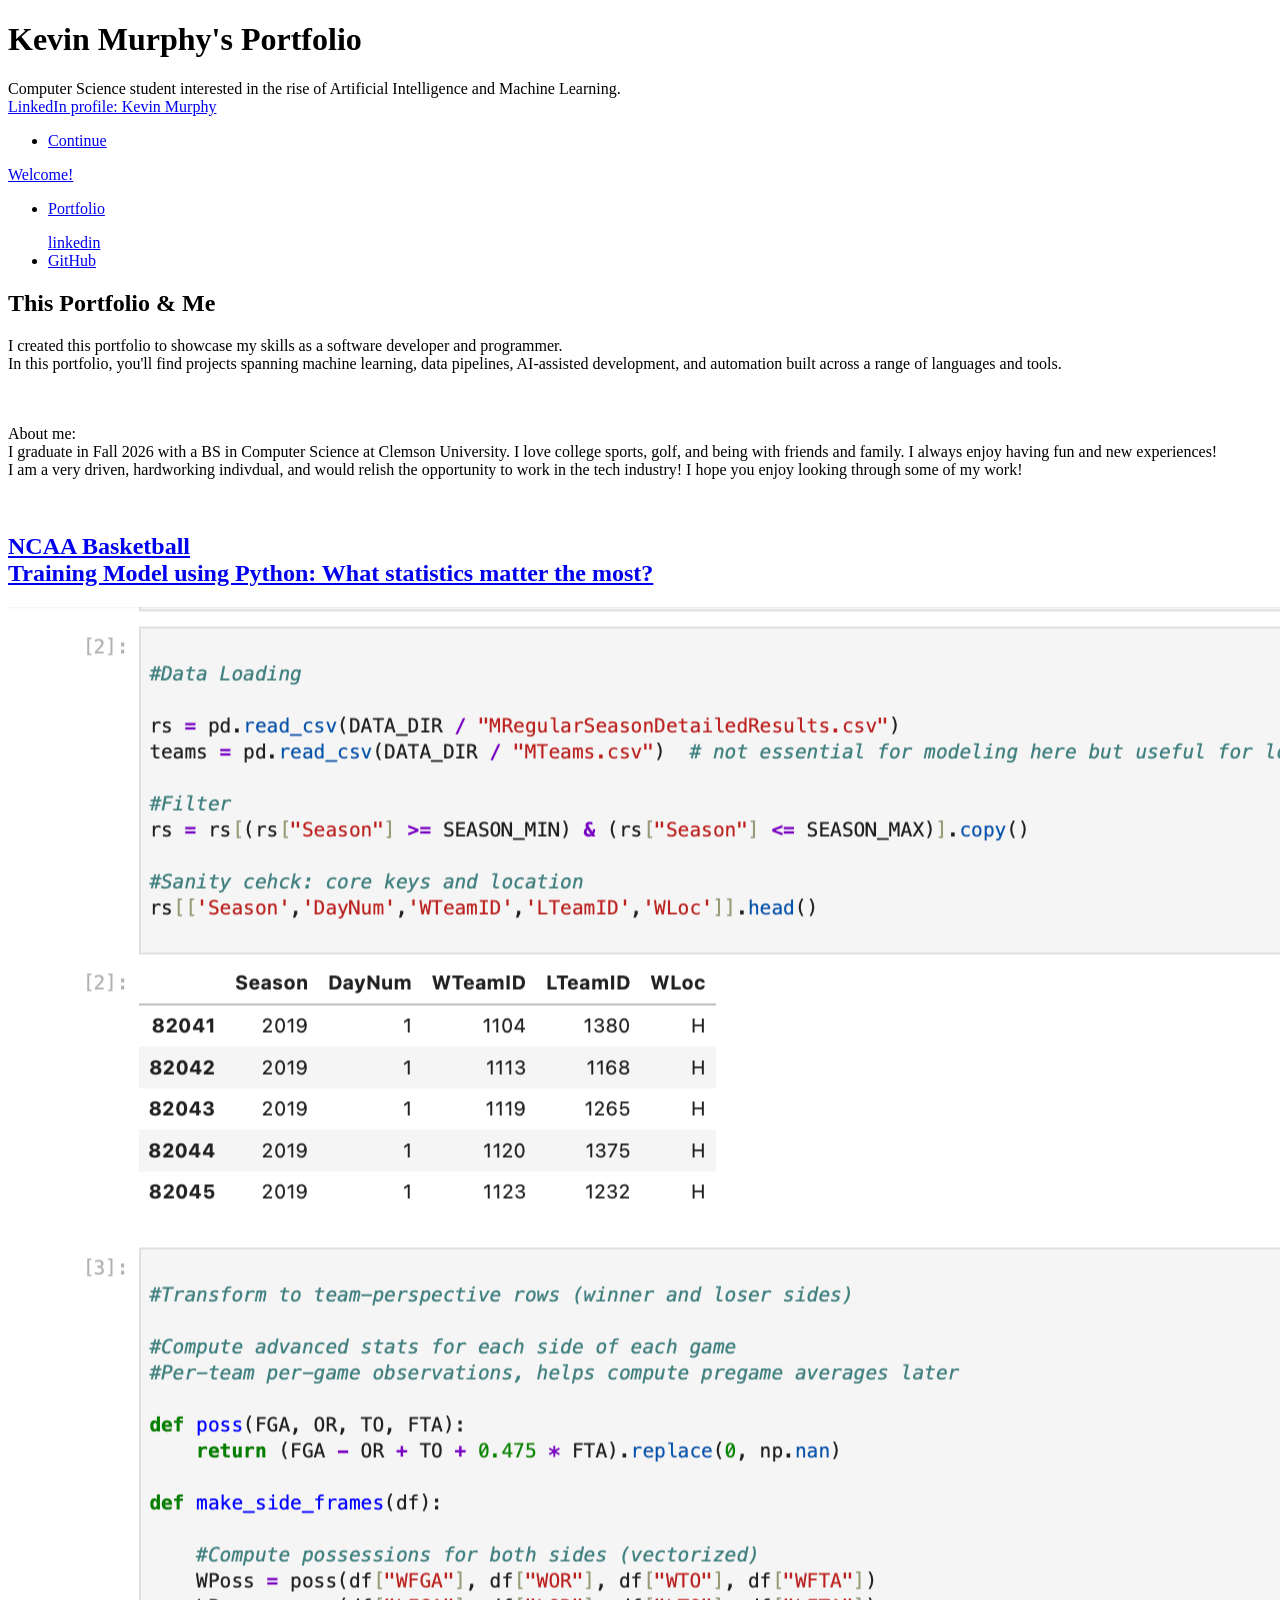
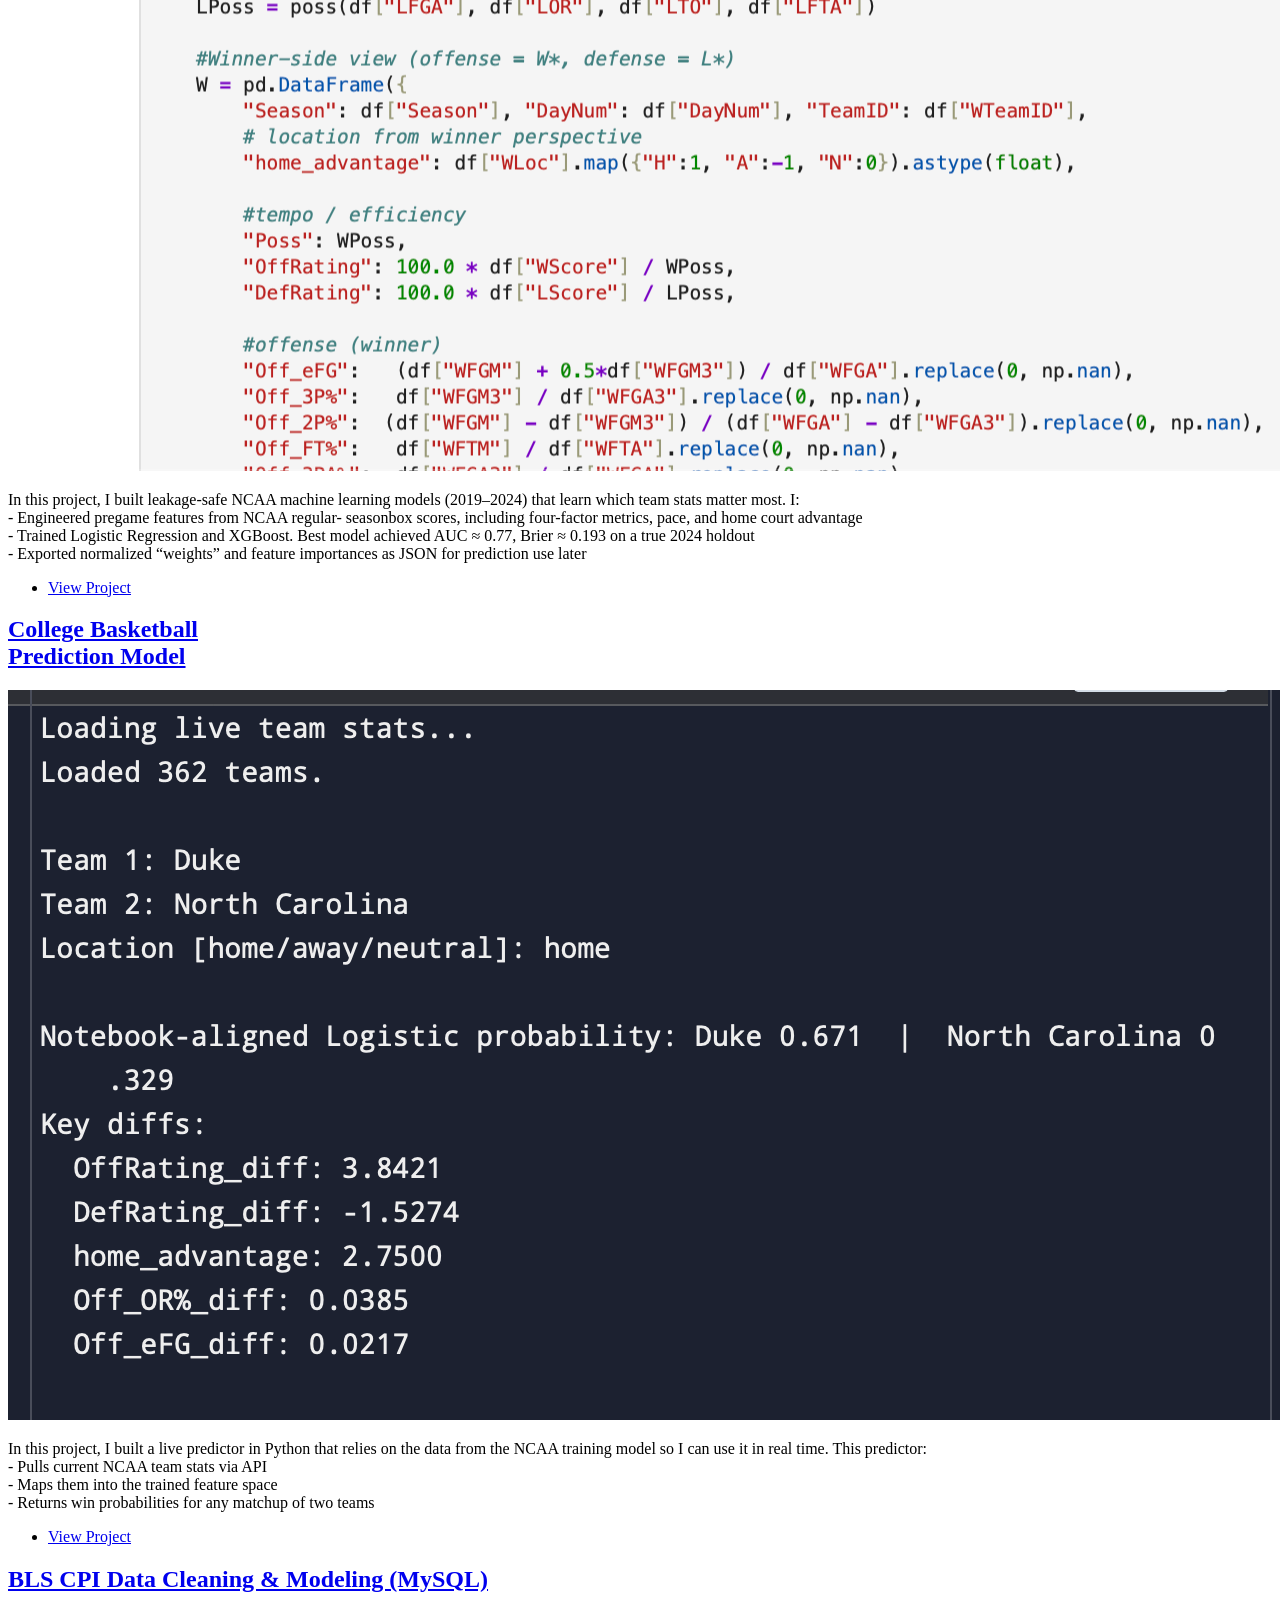
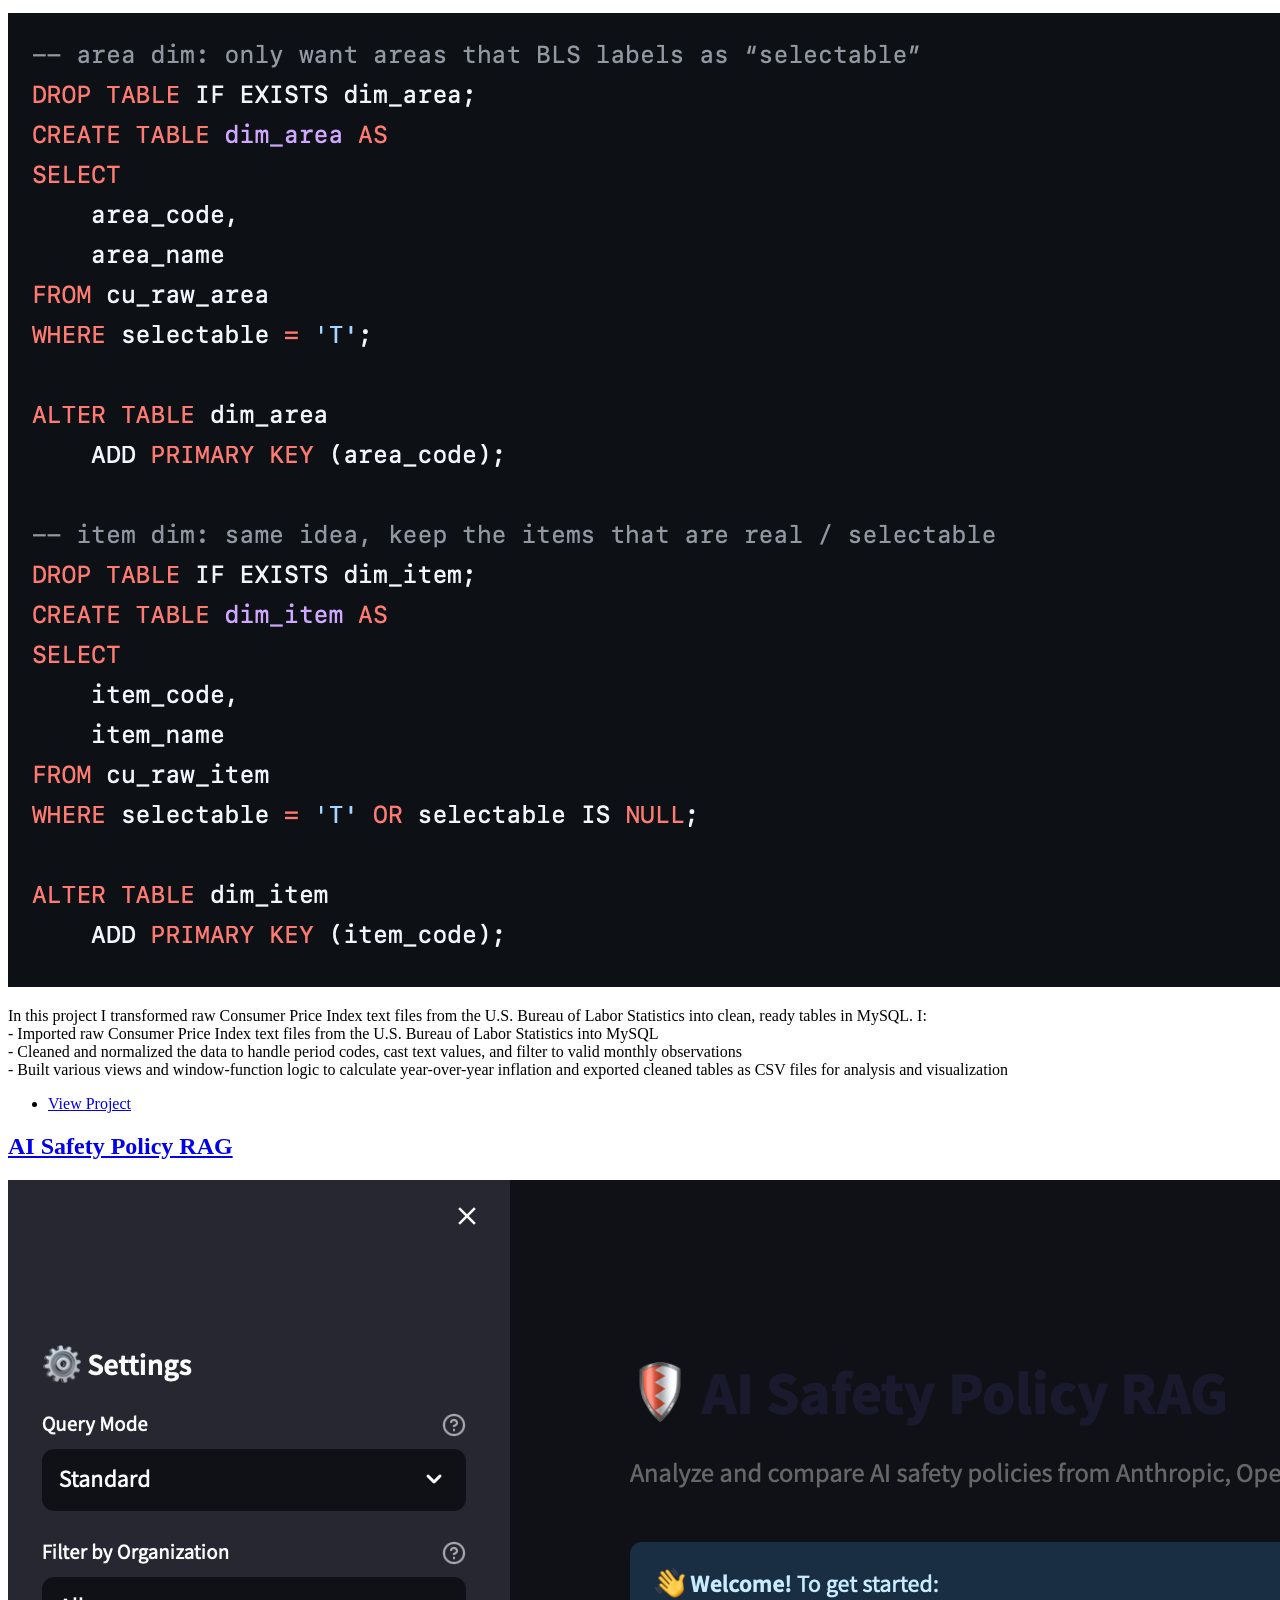
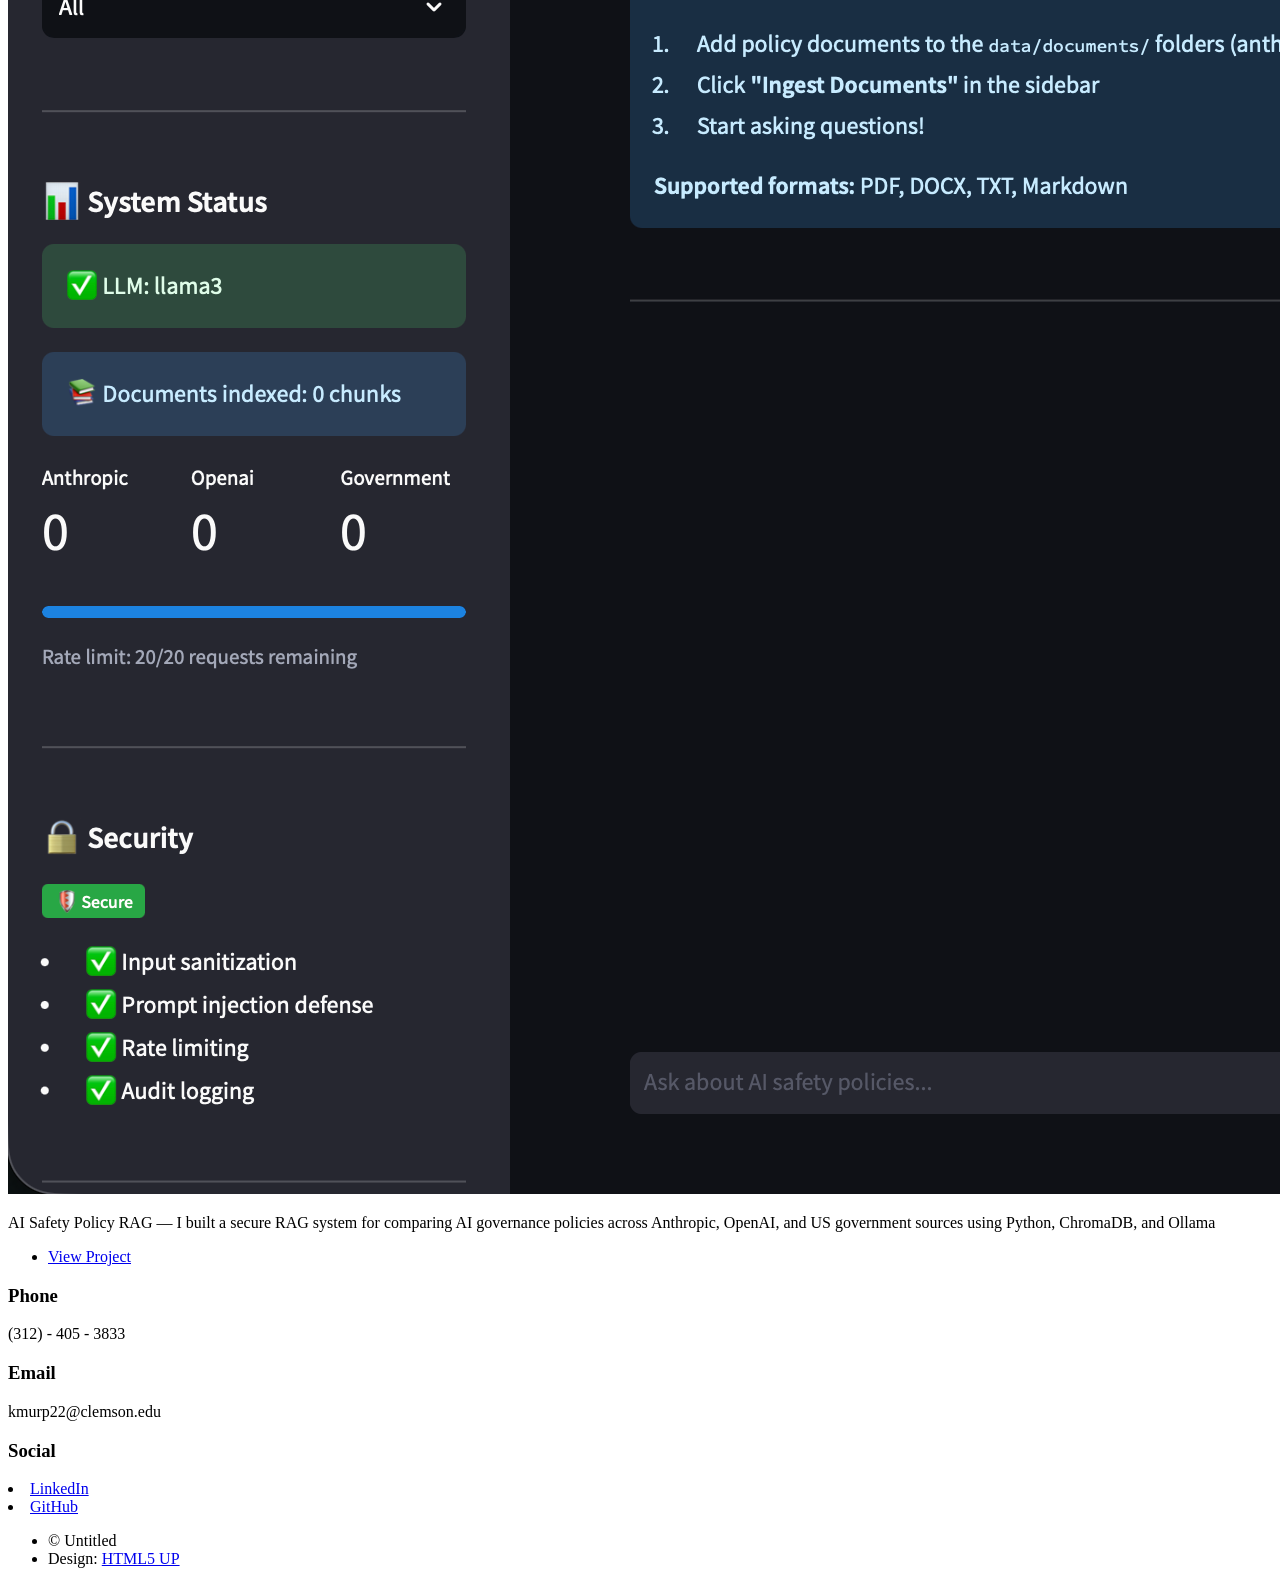
==== index.html @ 4e381ade "Add About Me pictures" ====
<!DOCTYPE HTML>
<!--
	Massively by HTML5 UP
	html5up.net | @ajlkn
	Free for personal and commercial use under the CCA 3.0 license (html5up.net/license)
-->
<html>
	<head>
		<title>Kevin Murphy's Portfolio</title>
		<meta charset="utf-8" />
		<meta name="viewport" content="width=device-width, initial-scale=1, user-scalable=no" />
		<link rel="stylesheet" href="assets/css/main.css" />
		<noscript><link rel="stylesheet" href="assets/css/noscript.css" /></noscript>
	</head>
	<body class="is-preload">

		<!-- Wrapper -->
			<div id="wrapper" class="fade-in">

				<!-- Intro -->
					<div id="intro">
						<h1>Kevin Murphy's Portfolio</h1>
						<p>Computer Science student interested in the rise of Artificial Intelligence and Machine Learning. <br />
							<a href="https://www.linkedin.com/in/kevinmurphy1202">LinkedIn profile: Kevin Murphy
					
						</a>
						<ul class="actions">
							<li><a href="#header" class="button icon solid solo fa-arrow-down scrolly">Continue</a></li>
						</ul>
					</div>

				<!-- Header -->
					<header id="header">
						<a href="index.html" class="logo">Welcome!</a>
					</header>

				<!-- Nav -->
					<nav id="nav">
						<ul class="links">
							<li class="active"><a href="index.html">Portfolio</a></li>
							
						</ul>
						<ul class="icons">
							<a href="https://www.linkedin.com/in/kevinmurphy1202" class="icon brands fa-linkedin"><span class="label">linkedin</span></a></li>
							<li><a href="https://github.com/kevinmurphy02" class="icon brands fa-github"><span class="label">GitHub</span></a></li>
						</ul>
					</nav>

				<!-- Main -->
					<div id="main">

						<!-- Featured Post -->
							<article class="post featured">
								<header class="major">
									
									<h2><a> This Portfolio & Me <br />

									</a> </h2> I created this portfolio to showcase my skills as a software developer and programmer. <br />
								    In this portfolio, you'll find projects spanning machine learning, data pipelines, AI-assisted development, and automation built across a range of languages and tools.<br/>
								    </h2>
									<p><br />
									<br />
									About me: <br />
								
								    I graduate in Fall 2026 with a BS in Computer Science at Clemson University.
									I love college sports, golf, and being with friends and family. I always enjoy having fun and new experiences! <br />
									I am a very driven, hardworking indivdual, and would relish the opportunity to work in the tech industry!
									I hope you enjoy looking through some of my work!
								</p>
								</header>
								<a class="image main"><img src="images/collage.jpeg" alt="" /></a>
								<ul class="actions special">
									
								</ul>
							</article>

						<!-- Posts -->
							<section class="posts">
								<article>
									<header>
										<h2><a href="#">NCAA Basketball<br />
										Training Model using Python: What statistics matter the most?</a></h2>
									</header>
									<a href="#" class="image fit"><img src="images/cbbTraining.png" alt="" /></a>
									<p>
									In this project, I built leakage-safe NCAA machine learning models (2019–2024) that learn which team stats matter most. I: <br />
                                       - Engineered pregame features from NCAA regular- seasonbox scores, including four-factor metrics, pace, and home court advantage <br />
									   - Trained Logistic Regression and XGBoost. Best model achieved AUC ≈ 0.77, Brier ≈ 0.193 on a true 2024 holdout <br />
									   - Exported normalized “weights” and feature importances as JSON for prediction use later <br />
									</p>
									<ul class="actions special">
										<li><a href="https://github.com/kevinmurphy02/College_Basketball_Training_Model/blob/main/College%20Basketball%20Training/notebooks/Regular_Season_Model.ipynb" class="button">View Project</a></li>
									</ul>
								</article>
								<article>
									<header>
										<h2><a href="#">College Basketball<br />
										Prediction Model</a></h2>
									</header>
									<a href="#" class="image fit"><img src="images/cbbPrediction.png" alt="" /></a>
									<p>In this project, I built a live predictor in Python that relies on the data from the NCAA training model so I can use it in real time. This predictor: <br />
										- Pulls current NCAA team stats via API <br />
										- Maps them into the trained feature space <br />
										- Returns win probabilities for any matchup of two teams </p>
									<ul class="actions special">
										<li><a href="https://github.com/kevinmurphy02/College_Basketball_Prediction_Model" class="button">View Project</a></li>
									</ul>
								</article>
								<article>
									<header>
										<h2><a href="#">BLS CPI Data Cleaning & Modeling (MySQL)<br />
										</a></h2>
									</header>
									<a href="#" class="image fit"><img src="images/SQLScreenshot.png" alt="" /></a>
									<p>In this project I transformed raw Consumer Price Index text files from the U.S. Bureau of Labor Statistics into clean, ready tables in MySQL. I: <br />
										- Imported raw Consumer Price Index text files from the U.S. Bureau of Labor Statistics into MySQL <br />
										- Cleaned and normalized the data to handle period codes, cast text values, and filter to valid monthly observations <br />
										- Built various views and window-function logic to calculate year-over-year inflation and exported cleaned tables as CSV files for analysis and visualization</p>
									<ul class="actions special">
										<li><a href="https://github.com/kevinmurphy02/SQL_BLS_Cleanup/tree/main" class="button">View Project</a></li>
									</ul>
								</article>
								<article>
									<header>
										<h2><a href="#">AI Safety Policy RAG<br />
										</a></h2>
									</header>
									<a href="#" class="image fit"><img src="images/RAGss.png" alt="" /></a>
									<p>AI Safety Policy RAG — I built a secure RAG system for comparing AI governance policies across Anthropic, OpenAI, and US government sources using Python, ChromaDB, and Ollama</p>
									<ul class="actions special">
										<li><a href="https://github.com/kevinmurphy02/ai_safety_policy_RAG/tree/main" class="button">View Project</a></li>
									</ul>
								
									</ul>
								</article>
							</section>

						

				<!-- Footer -->
					<footer id="footer">
						
					
							</section>
							<section>
								<h3>Phone</h3>
								<p><a></a> (312) - 405 - 3833 </a></p>
							
								<h3>Email</h3>
								<p><a> kmurp22@clemson.edu</a></p>
					
								<h3>Social</h3>
								<li><a href="https://www.linkedin.com/in/kevinmurphy1202" class= "icon brands alt fa-linkedin"><span class="label">LinkedIn</span></a></li>
								<li><a href="hhttps://github.com/kevinmurphy02" class="icon brands alt fa-github"><span class="label">GitHub</span></a></li>
								</ul>
							</section>
						</section>
					</footer>

				<!-- Copyright -->
					<div id="copyright">
						<ul><li>&copy; Untitled</li><li>Design: <a href="https://html5up.net">HTML5 UP</a></li></ul>
					</div>

			</div>

		<!-- Scripts -->
			<script src="assets/js/jquery.min.js"></script>
			<script src="assets/js/jquery.scrollex.min.js"></script>
			<script src="assets/js/jquery.scrolly.min.js"></script>
			<script src="assets/js/browser.min.js"></script>
			<script src="assets/js/breakpoints.min.js"></script>
			<script src="assets/js/util.js"></script>
			<script src="assets/js/main.js"></script>

	</body>

</html>
---- assets/css/main.css ----
@import url(fontawesome-all.min.css);
@import url("https://fonts.googleapis.com/css?family=Merriweather:300,700,300italic,700italic|Source+Sans+Pro:900");

/*
	Massively by HTML5 UP
	html5up.net | @ajlkn
	Free for personal and commercial use under the CCA 3.0 license (html5up.net/license)
*/

html, body, div, span, applet, object,
iframe, h1, h2, h3, h4, h5, h6, p, blockquote,
pre, a, abbr, acronym, address, big, cite,
code, del, dfn, em, img, ins, kbd, q, s, samp,
small, strike, strong, sub, sup, tt, var, b,
u, i, center, dl, dt, dd, ol, ul, li, fieldset,
form, label, legend, table, caption, tbody,
tfoot, thead, tr, th, td, article, aside,
canvas, details, embed, figure, figcaption,
footer, header, hgroup, menu, nav, output, ruby,
section, summary, time, mark, audio, video {
	margin: 0;
	padding: 0;
	border: 0;
	font-size: 100%;
	font: inherit;
	vertical-align: baseline;}

article, aside, details, figcaption, figure,
footer, header, hgroup, menu, nav, section {
	display: block;}

body {
	line-height: 1;
}

ol, ul {
	list-style: none;
}

blockquote, q {
	quotes: none;
}

	blockquote:before, blockquote:after, q:before, q:after {
		content: '';
		content: none;
	}

table {
	border-collapse: collapse;
	border-spacing: 0;
}

body {
	-webkit-text-size-adjust: none;
}

mark {
	background-color: transparent;
	color: inherit;
}

input::-moz-focus-inner {
	border: 0;
	padding: 0;
}

input, select, textarea {
	-moz-appearance: none;
	-webkit-appearance: none;
	-ms-appearance: none;
	appearance: none;
}

/* Basic */

	@-ms-viewport {
		width: device-width;
	}

	body {
		-ms-overflow-style: scrollbar;
	}

	@media screen and (max-width: 480px) {

		html, body {
			min-width: 320px;
		}

	}

	html {
		box-sizing: border-box;
	}

	*, *:before, *:after {
		box-sizing: inherit;
	}

	body {
		background-color: #1e252d;
	}

		body.is-preload *, body.is-preload *:before, body.is-preload *:after {
			-moz-animation: none !important;
			-webkit-animation: none !important;
			-ms-animation: none !important;
			animation: none !important;
			-moz-transition: none !important;
			-webkit-transition: none !important;
			-ms-transition: none !important;
			transition: none !important;
		}

/* Type */

	html {
		font-size: 16pt;
	}

		@media screen and (max-width: 1680px) {

			html {
				font-size: 12pt;
			}

		}

		@media screen and (max-width: 1280px) {

			html {
				font-size: 11pt;
			}

		}

		@media screen and (max-width: 360px) {

			html {
				font-size: 10pt;
			}

		}

	body {
		color: #212931;
	}

	body, input, select, textarea {
		font-family: "Merriweather", Georgia, serif;
		font-weight: 300;
		font-size: 1rem;
		line-height: 2.375;
	}

	a {
		-moz-transition: color 0.2s ease-in-out, background-color 0.2s ease-in-out, border-color 0.2s ease-in-out, box-shadow 0.2s ease-in-out;
		-webkit-transition: color 0.2s ease-in-out, background-color 0.2s ease-in-out, border-color 0.2s ease-in-out, box-shadow 0.2s ease-in-out;
		-ms-transition: color 0.2s ease-in-out, background-color 0.2s ease-in-out, border-color 0.2s ease-in-out, box-shadow 0.2s ease-in-out;
		transition: color 0.2s ease-in-out, background-color 0.2s ease-in-out, border-color 0.2s ease-in-out, box-shadow 0.2s ease-in-out;
		border-bottom: dotted 1px;
		text-decoration: none;
	}

		a:hover {
			border-bottom-color: transparent;
		}

	strong, b {
		font-weight: 600;
	}

	em, i {
		font-style: italic;
	}

	p {
		text-align: justify;
		margin: 0 0 2rem 0;
	}

	h1, h2, h3, h4, h5, h6 {
		font-family: "Source Sans Pro", Helvetica, sans-serif;
		font-weight: 900;
		line-height: 1.5;
		letter-spacing: 0.075em;
		text-transform: uppercase;
		margin: 0 0 1rem 0;
	}

		h1 a, h2 a, h3 a, h4 a, h5 a, h6 a {
			border-bottom: 0;
			color: inherit;
			text-decoration: none;
		}

	h1 {
		font-size: 4rem;
		line-height: 1.1;
		margin: 0 0 2rem 0;
	}

	h2 {
		font-size: 1.75rem;
		line-height: 1.3;
		margin: 0 0 1.5rem 0;
	}

	h3 {
		font-size: 1.25rem;
		margin: 0 0 1.5rem 0;
	}

	h4 {
		font-size: 1rem;
	}

	h5 {
		font-size: 0.9rem;
	}

	h6 {
		font-size: 0.8rem;
	}

	sub {
		font-size: 0.8rem;
		position: relative;
		top: 0.5rem;
	}

	sup {
		font-size: 0.8rem;
		position: relative;
		top: -0.5rem;
	}

	blockquote {
		border-left: solid 4px;
		font-style: italic;
		margin: 0 0 2rem 0;
		padding: 0.5rem 0 0.5rem 2rem;
	}

	code {
		border: solid 2px;
		font-family: "Courier New", monospace;
		font-size: 0.9rem;
		margin: 0 0.25rem;
		padding: 0.25rem 0.65rem;
	}

	pre {
		-webkit-overflow-scrolling: touch;
		font-family: "Courier New", monospace;
		font-size: 0.9rem;
		margin: 0 0 2rem 0;
	}

		pre code {
			display: block;
			line-height: 1.75;
			padding: 1rem 1.5rem;
			overflow-x: auto;
		}

	hr {
		border: 0;
		border-bottom: solid 2px;
		margin: 3rem 0;
	}

		hr.major {
			margin: 5rem 0;
		}

	.align-left {
		text-align: left;
	}

	.align-center {
		text-align: center;
	}

	.align-right {
		text-align: right;
	}

	input, select, textarea {
		color: #212931;
	}

	a {
		color: #212931;
		border-bottom-color: rgba(33, 41, 49, 0.5);
	}

		a:hover {
			border-bottom-color: transparent;
			color: #18bfef !important;
		}

	strong, b {
		color: #212931;
	}

	h1, h2, h3, h4, h5, h6 {
		color: #212931;
	}

	blockquote {
		border-left-color: #eeeeee;
	}

	code {
		background: rgba(220, 220, 220, 0.25);
		border-color: #eeeeee;
	}

	hr {
		border-bottom-color: #eeeeee;
	}

/* Row */

	.row {
		display: flex;
		flex-wrap: wrap;
		box-sizing: border-box;
		align-items: stretch;
	}

		.row > * {
			box-sizing: border-box;
		}

		.row.gtr-uniform > * > :last-child {
			margin-bottom: 0;
		}

		.row.aln-left {
			justify-content: flex-start;
		}

		.row.aln-center {
			justify-content: center;
		}

		.row.aln-right {
			justify-content: flex-end;
		}

		.row.aln-top {
			align-items: flex-start;
		}

		.row.aln-middle {
			align-items: center;
		}

		.row.aln-bottom {
			align-items: flex-end;
		}

		.row > .imp {
			order: -1;
		}

		.row > .col-1 {
			width: 8.33333%;
		}

		.row > .off-1 {
			margin-left: 8.33333%;
		}

		.row > .col-2 {
			width: 16.66667%;
		}

		.row > .off-2 {
			margin-left: 16.66667%;
		}

		.row > .col-3 {
			width: 25%;
		}

		.row > .off-3 {
			margin-left: 25%;
		}

		.row > .col-4 {
			width: 33.33333%;
		}

		.row > .off-4 {
			margin-left: 33.33333%;
		}

		.row > .col-5 {
			width: 41.66667%;
		}

		.row > .off-5 {
			margin-left: 41.66667%;
		}

		.row > .col-6 {
			width: 50%;
		}

		.row > .off-6 {
			margin-left: 50%;
		}

		.row > .col-7 {
			width: 58.33333%;
		}

		.row > .off-7 {
			margin-left: 58.33333%;
		}

		.row > .col-8 {
			width: 66.66667%;
		}

		.row > .off-8 {
			margin-left: 66.66667%;
		}

		.row > .col-9 {
			width: 75%;
		}

		.row > .off-9 {
			margin-left: 75%;
		}

		.row > .col-10 {
			width: 83.33333%;
		}

		.row > .off-10 {
			margin-left: 83.33333%;
		}

		.row > .col-11 {
			width: 91.66667%;
		}

		.row > .off-11 {
			margin-left: 91.66667%;
		}

		.row > .col-12 {
			width: 100%;
		}

		.row > .off-12 {
			margin-left: 100%;
		}

		.row.gtr-0 {
			margin-top: 0;
			margin-left: 0rem;
		}

			.row.gtr-0 > * {
				padding: 0 0 0 0rem;
			}

			.row.gtr-0.gtr-uniform {
				margin-top: 0rem;
			}

				.row.gtr-0.gtr-uniform > * {
					padding-top: 0rem;
				}

		.row.gtr-25 {
			margin-top: 0;
			margin-left: -0.375rem;
		}

			.row.gtr-25 > * {
				padding: 0 0 0 0.375rem;
			}

			.row.gtr-25.gtr-uniform {
				margin-top: -0.375rem;
			}

				.row.gtr-25.gtr-uniform > * {
					padding-top: 0.375rem;
				}

		.row.gtr-50 {
			margin-top: 0;
			margin-left: -0.75rem;
		}

			.row.gtr-50 > * {
				padding: 0 0 0 0.75rem;
			}

			.row.gtr-50.gtr-uniform {
				margin-top: -0.75rem;
			}

				.row.gtr-50.gtr-uniform > * {
					padding-top: 0.75rem;
				}

		.row {
			margin-top: 0;
			margin-left: -1.5rem;
		}

			.row > * {
				padding: 0 0 0 1.5rem;
			}

			.row.gtr-uniform {
				margin-top: -1.5rem;
			}

				.row.gtr-uniform > * {
					padding-top: 1.5rem;
				}

		.row.gtr-150 {
			margin-top: 0;
			margin-left: -2.25rem;
		}

			.row.gtr-150 > * {
				padding: 0 0 0 2.25rem;
			}

			.row.gtr-150.gtr-uniform {
				margin-top: -2.25rem;
			}

				.row.gtr-150.gtr-uniform > * {
					padding-top: 2.25rem;
				}

		.row.gtr-200 {
			margin-top: 0;
			margin-left: -3rem;
		}

			.row.gtr-200 > * {
				padding: 0 0 0 3rem;
			}

			.row.gtr-200.gtr-uniform {
				margin-top: -3rem;
			}

				.row.gtr-200.gtr-uniform > * {
					padding-top: 3rem;
				}

		@media screen and (max-width: 1680px) {

			.row {
				display: flex;
				flex-wrap: wrap;
				box-sizing: border-box;
				align-items: stretch;
			}

				.row > * {
					box-sizing: border-box;
				}

				.row.gtr-uniform > * > :last-child {
					margin-bottom: 0;
				}

				.row.aln-left {
					justify-content: flex-start;
				}

				.row.aln-center {
					justify-content: center;
				}

				.row.aln-right {
					justify-content: flex-end;
				}

				.row.aln-top {
					align-items: flex-start;
				}

				.row.aln-middle {
					align-items: center;
				}

				.row.aln-bottom {
					align-items: flex-end;
				}

				.row > .imp-xlarge {
					order: -1;
				}

				.row > .col-1-xlarge {
					width: 8.33333%;
				}

				.row > .off-1-xlarge {
					margin-left: 8.33333%;
				}

				.row > .col-2-xlarge {
					width: 16.66667%;
				}

				.row > .off-2-xlarge {
					margin-left: 16.66667%;
				}

				.row > .col-3-xlarge {
					width: 25%;
				}

				.row > .off-3-xlarge {
					margin-left: 25%;
				}

				.row > .col-4-xlarge {
					width: 33.33333%;
				}

				.row > .off-4-xlarge {
					margin-left: 33.33333%;
				}

				.row > .col-5-xlarge {
					width: 41.66667%;
				}

				.row > .off-5-xlarge {
					margin-left: 41.66667%;
				}

				.row > .col-6-xlarge {
					width: 50%;
				}

				.row > .off-6-xlarge {
					margin-left: 50%;
				}

				.row > .col-7-xlarge {
					width: 58.33333%;
				}

				.row > .off-7-xlarge {
					margin-left: 58.33333%;
				}

				.row > .col-8-xlarge {
					width: 66.66667%;
				}

				.row > .off-8-xlarge {
					margin-left: 66.66667%;
				}

				.row > .col-9-xlarge {
					width: 75%;
				}

				.row > .off-9-xlarge {
					margin-left: 75%;
				}

				.row > .col-10-xlarge {
					width: 83.33333%;
				}

				.row > .off-10-xlarge {
					margin-left: 83.33333%;
				}

				.row > .col-11-xlarge {
					width: 91.66667%;
				}

				.row > .off-11-xlarge {
					margin-left: 91.66667%;
				}

				.row > .col-12-xlarge {
					width: 100%;
				}

				.row > .off-12-xlarge {
					margin-left: 100%;
				}

				.row.gtr-0 {
					margin-top: 0;
					margin-left: 0rem;
				}

					.row.gtr-0 > * {
						padding: 0 0 0 0rem;
					}

					.row.gtr-0.gtr-uniform {
						margin-top: 0rem;
					}

						.row.gtr-0.gtr-uniform > * {
							padding-top: 0rem;
						}

				.row.gtr-25 {
					margin-top: 0;
					margin-left: -0.375rem;
				}

					.row.gtr-25 > * {
						padding: 0 0 0 0.375rem;
					}

					.row.gtr-25.gtr-uniform {
						margin-top: -0.375rem;
					}

						.row.gtr-25.gtr-uniform > * {
							padding-top: 0.375rem;
						}

				.row.gtr-50 {
					margin-top: 0;
					margin-left: -0.75rem;
				}

					.row.gtr-50 > * {
						padding: 0 0 0 0.75rem;
					}

					.row.gtr-50.gtr-uniform {
						margin-top: -0.75rem;
					}

						.row.gtr-50.gtr-uniform > * {
							padding-top: 0.75rem;
						}

				.row {
					margin-top: 0;
					margin-left: -1.5rem;
				}

					.row > * {
						padding: 0 0 0 1.5rem;
					}

					.row.gtr-uniform {
						margin-top: -1.5rem;
					}

						.row.gtr-uniform > * {
							padding-top: 1.5rem;
						}

				.row.gtr-150 {
					margin-top: 0;
					margin-left: -2.25rem;
				}

					.row.gtr-150 > * {
						padding: 0 0 0 2.25rem;
					}

					.row.gtr-150.gtr-uniform {
						margin-top: -2.25rem;
					}

						.row.gtr-150.gtr-uniform > * {
							padding-top: 2.25rem;
						}

				.row.gtr-200 {
					margin-top: 0;
					margin-left: -3rem;
				}

					.row.gtr-200 > * {
						padding: 0 0 0 3rem;
					}

					.row.gtr-200.gtr-uniform {
						margin-top: -3rem;
					}

						.row.gtr-200.gtr-uniform > * {
							padding-top: 3rem;
						}

		}

		@media screen and (max-width: 1280px) {

			.row {
				display: flex;
				flex-wrap: wrap;
				box-sizing: border-box;
				align-items: stretch;
			}

				.row > * {
					box-sizing: border-box;
				}

				.row.gtr-uniform > * > :last-child {
					margin-bottom: 0;
				}

				.row.aln-left {
					justify-content: flex-start;
				}

				.row.aln-center {
					justify-content: center;
				}

				.row.aln-right {
					justify-content: flex-end;
				}

				.row.aln-top {
					align-items: flex-start;
				}

				.row.aln-middle {
					align-items: center;
				}

				.row.aln-bottom {
					align-items: flex-end;
				}

				.row > .imp-large {
					order: -1;
				}

				.row > .col-1-large {
					width: 8.33333%;
				}

				.row > .off-1-large {
					margin-left: 8.33333%;
				}

				.row > .col-2-large {
					width: 16.66667%;
				}

				.row > .off-2-large {
					margin-left: 16.66667%;
				}

				.row > .col-3-large {
					width: 25%;
				}

				.row > .off-3-large {
					margin-left: 25%;
				}

				.row > .col-4-large {
					width: 33.33333%;
				}

				.row > .off-4-large {
					margin-left: 33.33333%;
				}

				.row > .col-5-large {
					width: 41.66667%;
				}

				.row > .off-5-large {
					margin-left: 41.66667%;
				}

				.row > .col-6-large {
					width: 50%;
				}

				.row > .off-6-large {
					margin-left: 50%;
				}

				.row > .col-7-large {
					width: 58.33333%;
				}

				.row > .off-7-large {
					margin-left: 58.33333%;
				}

				.row > .col-8-large {
					width: 66.66667%;
				}

				.row > .off-8-large {
					margin-left: 66.66667%;
				}

				.row > .col-9-large {
					width: 75%;
				}

				.row > .off-9-large {
					margin-left: 75%;
				}

				.row > .col-10-large {
					width: 83.33333%;
				}

				.row > .off-10-large {
					margin-left: 83.33333%;
				}

				.row > .col-11-large {
					width: 91.66667%;
				}

				.row > .off-11-large {
					margin-left: 91.66667%;
				}

				.row > .col-12-large {
					width: 100%;
				}

				.row > .off-12-large {
					margin-left: 100%;
				}

				.row.gtr-0 {
					margin-top: 0;
					margin-left: 0rem;
				}

					.row.gtr-0 > * {
						padding: 0 0 0 0rem;
					}

					.row.gtr-0.gtr-uniform {
						margin-top: 0rem;
					}

						.row.gtr-0.gtr-uniform > * {
							padding-top: 0rem;
						}

				.row.gtr-25 {
					margin-top: 0;
					margin-left: -0.375rem;
				}

					.row.gtr-25 > * {
						padding: 0 0 0 0.375rem;
					}

					.row.gtr-25.gtr-uniform {
						margin-top: -0.375rem;
					}

						.row.gtr-25.gtr-uniform > * {
							padding-top: 0.375rem;
						}

				.row.gtr-50 {
					margin-top: 0;
					margin-left: -0.75rem;
				}

					.row.gtr-50 > * {
						padding: 0 0 0 0.75rem;
					}

					.row.gtr-50.gtr-uniform {
						margin-top: -0.75rem;
					}

						.row.gtr-50.gtr-uniform > * {
							padding-top: 0.75rem;
						}

				.row {
					margin-top: 0;
					margin-left: -1.5rem;
				}

					.row > * {
						padding: 0 0 0 1.5rem;
					}

					.row.gtr-uniform {
						margin-top: -1.5rem;
					}

						.row.gtr-uniform > * {
							padding-top: 1.5rem;
						}

				.row.gtr-150 {
					margin-top: 0;
					margin-left: -2.25rem;
				}

					.row.gtr-150 > * {
						padding: 0 0 0 2.25rem;
					}

					.row.gtr-150.gtr-uniform {
						margin-top: -2.25rem;
					}

						.row.gtr-150.gtr-uniform > * {
							padding-top: 2.25rem;
						}

				.row.gtr-200 {
					margin-top: 0;
					margin-left: -3rem;
				}

					.row.gtr-200 > * {
						padding: 0 0 0 3rem;
					}

					.row.gtr-200.gtr-uniform {
						margin-top: -3rem;
					}

						.row.gtr-200.gtr-uniform > * {
							padding-top: 3rem;
						}

		}

		@media screen and (max-width: 980px) {

			.row {
				display: flex;
				flex-wrap: wrap;
				box-sizing: border-box;
				align-items: stretch;
			}

				.row > * {
					box-sizing: border-box;
				}

				.row.gtr-uniform > * > :last-child {
					margin-bottom: 0;
				}

				.row.aln-left {
					justify-content: flex-start;
				}

				.row.aln-center {
					justify-content: center;
				}

				.row.aln-right {
					justify-content: flex-end;
				}

				.row.aln-top {
					align-items: flex-start;
				}

				.row.aln-middle {
					align-items: center;
				}

				.row.aln-bottom {
					align-items: flex-end;
				}

				.row > .imp-medium {
					order: -1;
				}

				.row > .col-1-medium {
					width: 8.33333%;
				}

				.row > .off-1-medium {
					margin-left: 8.33333%;
				}

				.row > .col-2-medium {
					width: 16.66667%;
				}

				.row > .off-2-medium {
					margin-left: 16.66667%;
				}

				.row > .col-3-medium {
					width: 25%;
				}

				.row > .off-3-medium {
					margin-left: 25%;
				}

				.row > .col-4-medium {
					width: 33.33333%;
				}

				.row > .off-4-medium {
					margin-left: 33.33333%;
				}

				.row > .col-5-medium {
					width: 41.66667%;
				}

				.row > .off-5-medium {
					margin-left: 41.66667%;
				}

				.row > .col-6-medium {
					width: 50%;
				}

				.row > .off-6-medium {
					margin-left: 50%;
				}

				.row > .col-7-medium {
					width: 58.33333%;
				}

				.row > .off-7-medium {
					margin-left: 58.33333%;
				}

				.row > .col-8-medium {
					width: 66.66667%;
				}

				.row > .off-8-medium {
					margin-left: 66.66667%;
				}

				.row > .col-9-medium {
					width: 75%;
				}

				.row > .off-9-medium {
					margin-left: 75%;
				}

				.row > .col-10-medium {
					width: 83.33333%;
				}

				.row > .off-10-medium {
					margin-left: 83.33333%;
				}

				.row > .col-11-medium {
					width: 91.66667%;
				}

				.row > .off-11-medium {
					margin-left: 91.66667%;
				}

				.row > .col-12-medium {
					width: 100%;
				}

				.row > .off-12-medium {
					margin-left: 100%;
				}

				.row.gtr-0 {
					margin-top: 0;
					margin-left: 0rem;
				}

					.row.gtr-0 > * {
						padding: 0 0 0 0rem;
					}

					.row.gtr-0.gtr-uniform {
						margin-top: 0rem;
					}

						.row.gtr-0.gtr-uniform > * {
							padding-top: 0rem;
						}

				.row.gtr-25 {
					margin-top: 0;
					margin-left: -0.375rem;
				}

					.row.gtr-25 > * {
						padding: 0 0 0 0.375rem;
					}

					.row.gtr-25.gtr-uniform {
						margin-top: -0.375rem;
					}

						.row.gtr-25.gtr-uniform > * {
							padding-top: 0.375rem;
						}

				.row.gtr-50 {
					margin-top: 0;
					margin-left: -0.75rem;
				}

					.row.gtr-50 > * {
						padding: 0 0 0 0.75rem;
					}

					.row.gtr-50.gtr-uniform {
						margin-top: -0.75rem;
					}

						.row.gtr-50.gtr-uniform > * {
							padding-top: 0.75rem;
						}

				.row {
					margin-top: 0;
					margin-left: -1.5rem;
				}

					.row > * {
						padding: 0 0 0 1.5rem;
					}

					.row.gtr-uniform {
						margin-top: -1.5rem;
					}

						.row.gtr-uniform > * {
							padding-top: 1.5rem;
						}

				.row.gtr-150 {
					margin-top: 0;
					margin-left: -2.25rem;
				}

					.row.gtr-150 > * {
						padding: 0 0 0 2.25rem;
					}

					.row.gtr-150.gtr-uniform {
						margin-top: -2.25rem;
					}

						.row.gtr-150.gtr-uniform > * {
							padding-top: 2.25rem;
						}

				.row.gtr-200 {
					margin-top: 0;
					margin-left: -3rem;
				}

					.row.gtr-200 > * {
						padding: 0 0 0 3rem;
					}

					.row.gtr-200.gtr-uniform {
						margin-top: -3rem;
					}

						.row.gtr-200.gtr-uniform > * {
							padding-top: 3rem;
						}

		}

		@media screen and (max-width: 736px) {

			.row {
				display: flex;
				flex-wrap: wrap;
				box-sizing: border-box;
				align-items: stretch;
			}

				.row > * {
					box-sizing: border-box;
				}

				.row.gtr-uniform > * > :last-child {
					margin-bottom: 0;
				}

				.row.aln-left {
					justify-content: flex-start;
				}

				.row.aln-center {
					justify-content: center;
				}

				.row.aln-right {
					justify-content: flex-end;
				}

				.row.aln-top {
					align-items: flex-start;
				}

				.row.aln-middle {
					align-items: center;
				}

				.row.aln-bottom {
					align-items: flex-end;
				}

				.row > .imp-small {
					order: -1;
				}

				.row > .col-1-small {
					width: 8.33333%;
				}

				.row > .off-1-small {
					margin-left: 8.33333%;
				}

				.row > .col-2-small {
					width: 16.66667%;
				}

				.row > .off-2-small {
					margin-left: 16.66667%;
				}

				.row > .col-3-small {
					width: 25%;
				}

				.row > .off-3-small {
					margin-left: 25%;
				}

				.row > .col-4-small {
					width: 33.33333%;
				}

				.row > .off-4-small {
					margin-left: 33.33333%;
				}

				.row > .col-5-small {
					width: 41.66667%;
				}

				.row > .off-5-small {
					margin-left: 41.66667%;
				}

				.row > .col-6-small {
					width: 50%;
				}

				.row > .off-6-small {
					margin-left: 50%;
				}

				.row > .col-7-small {
					width: 58.33333%;
				}

				.row > .off-7-small {
					margin-left: 58.33333%;
				}

				.row > .col-8-small {
					width: 66.66667%;
				}

				.row > .off-8-small {
					margin-left: 66.66667%;
				}

				.row > .col-9-small {
					width: 75%;
				}

				.row > .off-9-small {
					margin-left: 75%;
				}

				.row > .col-10-small {
					width: 83.33333%;
				}

				.row > .off-10-small {
					margin-left: 83.33333%;
				}

				.row > .col-11-small {
					width: 91.66667%;
				}

				.row > .off-11-small {
					margin-left: 91.66667%;
				}

				.row > .col-12-small {
					width: 100%;
				}

				.row > .off-12-small {
					margin-left: 100%;
				}

				.row.gtr-0 {
					margin-top: 0;
					margin-left: 0rem;
				}

					.row.gtr-0 > * {
						padding: 0 0 0 0rem;
					}

					.row.gtr-0.gtr-uniform {
						margin-top: 0rem;
					}

						.row.gtr-0.gtr-uniform > * {
							padding-top: 0rem;
						}

				.row.gtr-25 {
					margin-top: 0;
					margin-left: -0.375rem;
				}

					.row.gtr-25 > * {
						padding: 0 0 0 0.375rem;
					}

					.row.gtr-25.gtr-uniform {
						margin-top: -0.375rem;
					}

						.row.gtr-25.gtr-uniform > * {
							padding-top: 0.375rem;
						}

				.row.gtr-50 {
					margin-top: 0;
					margin-left: -0.75rem;
				}

					.row.gtr-50 > * {
						padding: 0 0 0 0.75rem;
					}

					.row.gtr-50.gtr-uniform {
						margin-top: -0.75rem;
					}

						.row.gtr-50.gtr-uniform > * {
							padding-top: 0.75rem;
						}

				.row {
					margin-top: 0;
					margin-left: -1.5rem;
				}

					.row > * {
						padding: 0 0 0 1.5rem;
					}

					.row.gtr-uniform {
						margin-top: -1.5rem;
					}

						.row.gtr-uniform > * {
							padding-top: 1.5rem;
						}

				.row.gtr-150 {
					margin-top: 0;
					margin-left: -2.25rem;
				}

					.row.gtr-150 > * {
						padding: 0 0 0 2.25rem;
					}

					.row.gtr-150.gtr-uniform {
						margin-top: -2.25rem;
					}

						.row.gtr-150.gtr-uniform > * {
							padding-top: 2.25rem;
						}

				.row.gtr-200 {
					margin-top: 0;
					margin-left: -3rem;
				}

					.row.gtr-200 > * {
						padding: 0 0 0 3rem;
					}

					.row.gtr-200.gtr-uniform {
						margin-top: -3rem;
					}

						.row.gtr-200.gtr-uniform > * {
							padding-top: 3rem;
						}

		}

		@media screen and (max-width: 480px) {

			.row {
				display: flex;
				flex-wrap: wrap;
				box-sizing: border-box;
				align-items: stretch;
			}

				.row > * {
					box-sizing: border-box;
				}

				.row.gtr-uniform > * > :last-child {
					margin-bottom: 0;
				}

				.row.aln-left {
					justify-content: flex-start;
				}

				.row.aln-center {
					justify-content: center;
				}

				.row.aln-right {
					justify-content: flex-end;
				}

				.row.aln-top {
					align-items: flex-start;
				}

				.row.aln-middle {
					align-items: center;
				}

				.row.aln-bottom {
					align-items: flex-end;
				}

				.row > .imp-xsmall {
					order: -1;
				}

				.row > .col-1-xsmall {
					width: 8.33333%;
				}

				.row > .off-1-xsmall {
					margin-left: 8.33333%;
				}

				.row > .col-2-xsmall {
					width: 16.66667%;
				}

				.row > .off-2-xsmall {
					margin-left: 16.66667%;
				}

				.row > .col-3-xsmall {
					width: 25%;
				}

				.row > .off-3-xsmall {
					margin-left: 25%;
				}

				.row > .col-4-xsmall {
					width: 33.33333%;
				}

				.row > .off-4-xsmall {
					margin-left: 33.33333%;
				}

				.row > .col-5-xsmall {
					width: 41.66667%;
				}

				.row > .off-5-xsmall {
					margin-left: 41.66667%;
				}

				.row > .col-6-xsmall {
					width: 50%;
				}

				.row > .off-6-xsmall {
					margin-left: 50%;
				}

				.row > .col-7-xsmall {
					width: 58.33333%;
				}

				.row > .off-7-xsmall {
					margin-left: 58.33333%;
				}

				.row > .col-8-xsmall {
					width: 66.66667%;
				}

				.row > .off-8-xsmall {
					margin-left: 66.66667%;
				}

				.row > .col-9-xsmall {
					width: 75%;
				}

				.row > .off-9-xsmall {
					margin-left: 75%;
				}

				.row > .col-10-xsmall {
					width: 83.33333%;
				}

				.row > .off-10-xsmall {
					margin-left: 83.33333%;
				}

				.row > .col-11-xsmall {
					width: 91.66667%;
				}

				.row > .off-11-xsmall {
					margin-left: 91.66667%;
				}

				.row > .col-12-xsmall {
					width: 100%;
				}

				.row > .off-12-xsmall {
					margin-left: 100%;
				}

				.row.gtr-0 {
					margin-top: 0;
					margin-left: 0rem;
				}

					.row.gtr-0 > * {
						padding: 0 0 0 0rem;
					}

					.row.gtr-0.gtr-uniform {
						margin-top: 0rem;
					}

						.row.gtr-0.gtr-uniform > * {
							padding-top: 0rem;
						}

				.row.gtr-25 {
					margin-top: 0;
					margin-left: -0.375rem;
				}

					.row.gtr-25 > * {
						padding: 0 0 0 0.375rem;
					}

					.row.gtr-25.gtr-uniform {
						margin-top: -0.375rem;
					}

						.row.gtr-25.gtr-uniform > * {
							padding-top: 0.375rem;
						}

				.row.gtr-50 {
					margin-top: 0;
					margin-left: -0.75rem;
				}

					.row.gtr-50 > * {
						padding: 0 0 0 0.75rem;
					}

					.row.gtr-50.gtr-uniform {
						margin-top: -0.75rem;
					}

						.row.gtr-50.gtr-uniform > * {
							padding-top: 0.75rem;
						}

				.row {
					margin-top: 0;
					margin-left: -1.5rem;
				}

					.row > * {
						padding: 0 0 0 1.5rem;
					}

					.row.gtr-uniform {
						margin-top: -1.5rem;
					}

						.row.gtr-uniform > * {
							padding-top: 1.5rem;
						}

				.row.gtr-150 {
					margin-top: 0;
					margin-left: -2.25rem;
				}

					.row.gtr-150 > * {
						padding: 0 0 0 2.25rem;
					}

					.row.gtr-150.gtr-uniform {
						margin-top: -2.25rem;
					}

						.row.gtr-150.gtr-uniform > * {
							padding-top: 2.25rem;
						}

				.row.gtr-200 {
					margin-top: 0;
					margin-left: -3rem;
				}

					.row.gtr-200 > * {
						padding: 0 0 0 3rem;
					}

					.row.gtr-200.gtr-uniform {
						margin-top: -3rem;
					}

						.row.gtr-200.gtr-uniform > * {
							padding-top: 3rem;
						}

		}

		@media screen and (max-width: 360px) {

			.row {
				display: flex;
				flex-wrap: wrap;
				box-sizing: border-box;
				align-items: stretch;
			}

				.row > * {
					box-sizing: border-box;
				}

				.row.gtr-uniform > * > :last-child {
					margin-bottom: 0;
				}

				.row.aln-left {
					justify-content: flex-start;
				}

				.row.aln-center {
					justify-content: center;
				}

				.row.aln-right {
					justify-content: flex-end;
				}

				.row.aln-top {
					align-items: flex-start;
				}

				.row.aln-middle {
					align-items: center;
				}

				.row.aln-bottom {
					align-items: flex-end;
				}

				.row > .imp-xxsmall {
					order: -1;
				}

				.row > .col-1-xxsmall {
					width: 8.33333%;
				}

				.row > .off-1-xxsmall {
					margin-left: 8.33333%;
				}

				.row > .col-2-xxsmall {
					width: 16.66667%;
				}

				.row > .off-2-xxsmall {
					margin-left: 16.66667%;
				}

				.row > .col-3-xxsmall {
					width: 25%;
				}

				.row > .off-3-xxsmall {
					margin-left: 25%;
				}

				.row > .col-4-xxsmall {
					width: 33.33333%;
				}

				.row > .off-4-xxsmall {
					margin-left: 33.33333%;
				}

				.row > .col-5-xxsmall {
					width: 41.66667%;
				}

				.row > .off-5-xxsmall {
					margin-left: 41.66667%;
				}

				.row > .col-6-xxsmall {
					width: 50%;
				}

				.row > .off-6-xxsmall {
					margin-left: 50%;
				}

				.row > .col-7-xxsmall {
					width: 58.33333%;
				}

				.row > .off-7-xxsmall {
					margin-left: 58.33333%;
				}

				.row > .col-8-xxsmall {
					width: 66.66667%;
				}

				.row > .off-8-xxsmall {
					margin-left: 66.66667%;
				}

				.row > .col-9-xxsmall {
					width: 75%;
				}

				.row > .off-9-xxsmall {
					margin-left: 75%;
				}

				.row > .col-10-xxsmall {
					width: 83.33333%;
				}

				.row > .off-10-xxsmall {
					margin-left: 83.33333%;
				}

				.row > .col-11-xxsmall {
					width: 91.66667%;
				}

				.row > .off-11-xxsmall {
					margin-left: 91.66667%;
				}

				.row > .col-12-xxsmall {
					width: 100%;
				}

				.row > .off-12-xxsmall {
					margin-left: 100%;
				}

				.row.gtr-0 {
					margin-top: 0;
					margin-left: 0rem;
				}

					.row.gtr-0 > * {
						padding: 0 0 0 0rem;
					}

					.row.gtr-0.gtr-uniform {
						margin-top: 0rem;
					}

						.row.gtr-0.gtr-uniform > * {
							padding-top: 0rem;
						}

				.row.gtr-25 {
					margin-top: 0;
					margin-left: -0.375rem;
				}

					.row.gtr-25 > * {
						padding: 0 0 0 0.375rem;
					}

					.row.gtr-25.gtr-uniform {
						margin-top: -0.375rem;
					}

						.row.gtr-25.gtr-uniform > * {
							padding-top: 0.375rem;
						}

				.row.gtr-50 {
					margin-top: 0;
					margin-left: -0.75rem;
				}

					.row.gtr-50 > * {
						padding: 0 0 0 0.75rem;
					}

					.row.gtr-50.gtr-uniform {
						margin-top: -0.75rem;
					}

						.row.gtr-50.gtr-uniform > * {
							padding-top: 0.75rem;
						}

				.row {
					margin-top: 0;
					margin-left: -1.5rem;
				}

					.row > * {
						padding: 0 0 0 1.5rem;
					}

					.row.gtr-uniform {
						margin-top: -1.5rem;
					}

						.row.gtr-uniform > * {
							padding-top: 1.5rem;
						}

				.row.gtr-150 {
					margin-top: 0;
					margin-left: -2.25rem;
				}

					.row.gtr-150 > * {
						padding: 0 0 0 2.25rem;
					}

					.row.gtr-150.gtr-uniform {
						margin-top: -2.25rem;
					}

						.row.gtr-150.gtr-uniform > * {
							padding-top: 2.25rem;
						}

				.row.gtr-200 {
					margin-top: 0;
					margin-left: -3rem;
				}

					.row.gtr-200 > * {
						padding: 0 0 0 3rem;
					}

					.row.gtr-200.gtr-uniform {
						margin-top: -3rem;
					}

						.row.gtr-200.gtr-uniform > * {
							padding-top: 3rem;
						}

		}

/* Box */

	.box {
		border: solid 2px;
		margin-bottom: 2rem;
		padding: 1.5rem;
	}

		.box > :last-child,
		.box > :last-child > :last-child,
		.box > :last-child > :last-child > :last-child {
			margin-bottom: 0;
		}

		.box.alt {
			border: 0;
			border-radius: 0;
			padding: 0;
		}

	.box {
		border-color: #eeeeee;
	}

/* Button */

	input[type="submit"],
	input[type="reset"],
	input[type="button"],
	button,
	.button {
		-moz-appearance: none;
		-webkit-appearance: none;
		-ms-appearance: none;
		appearance: none;
		-moz-transition: background-color 0.2s ease-in-out, box-shadow 0.2s ease-in-out, color 0.2s ease-in-out;
		-webkit-transition: background-color 0.2s ease-in-out, box-shadow 0.2s ease-in-out, color 0.2s ease-in-out;
		-ms-transition: background-color 0.2s ease-in-out, box-shadow 0.2s ease-in-out, color 0.2s ease-in-out;
		transition: background-color 0.2s ease-in-out, box-shadow 0.2s ease-in-out, color 0.2s ease-in-out;
		border: 0;
		border-radius: 0;
		cursor: pointer;
		display: inline-block;
		font-family: "Source Sans Pro", Helvetica, sans-serif;
		font-size: 0.8rem;
		font-weight: 900;
		letter-spacing: 0.075em;
		height: 3rem;
		line-height: 3rem;
		padding: 0 2rem;
		text-align: center;
		text-decoration: none;
		text-transform: uppercase;
		white-space: nowrap;
	}

		input[type="submit"].icon:before,
		input[type="reset"].icon:before,
		input[type="button"].icon:before,
		button.icon:before,
		.button.icon:before {
			margin-right: 0.5rem;
		}

		input[type="submit"].icon.solo,
		input[type="reset"].icon.solo,
		input[type="button"].icon.solo,
		button.icon.solo,
		.button.icon.solo {
			position: relative;
			width: 4rem;
			height: 4rem;
			line-height: 4rem;
			border-radius: 4rem;
			text-indent: 4rem;
			overflow: hidden;
			padding: 0;
			white-space: nowrap;
		}

			input[type="submit"].icon.solo:before,
			input[type="reset"].icon.solo:before,
			input[type="button"].icon.solo:before,
			button.icon.solo:before,
			.button.icon.solo:before {
				position: absolute;
				display: block;
				top: 0;
				left: 0;
				width: inherit;
				height: inherit;
				line-height: inherit;
				font-size: 1.25rem;
				margin-right: 0;
				text-align: center;
				text-indent: 0;
			}

		input[type="submit"].fit,
		input[type="reset"].fit,
		input[type="button"].fit,
		button.fit,
		.button.fit {
			width: 100%;
		}

		input[type="submit"].small,
		input[type="reset"].small,
		input[type="button"].small,
		button.small,
		.button.small {
			font-size: 0.7rem;
			height: 2.5rem;
			line-height: 2.5rem;
			padding: 0 1.5rem;
		}

		input[type="submit"].large,
		input[type="reset"].large,
		input[type="button"].large,
		button.large,
		.button.large {
			font-size: 0.9rem;
			height: 3.5rem;
			line-height: 3.5rem;
			padding: 0 2.75rem;
		}

		@media screen and (max-width: 980px) {

			input[type="submit"],
			input[type="reset"],
			input[type="button"],
			button,
			.button {
				font-size: 0.9rem;
				height: 3.25rem;
				line-height: 3.25rem;
			}

				input[type="submit"].large,
				input[type="reset"].large,
				input[type="button"].large,
				button.large,
				.button.large {
					font-size: 1rem;
					height: 3.75rem;
					line-height: 3.75rem;
				}

		}

		input[type="submit"].disabled, input[type="submit"]:disabled,
		input[type="reset"].disabled,
		input[type="reset"]:disabled,
		input[type="button"].disabled,
		input[type="button"]:disabled,
		button.disabled,
		button:disabled,
		.button.disabled,
		.button:disabled {
			pointer-events: none;
			opacity: 0.25;
		}

	input[type="submit"],
	input[type="reset"],
	input[type="button"],
	button,
	.button {
		background-color: transparent;
		box-shadow: inset 0 0 0 2px #212931;
		color: #212931 !important;
	}

		input[type="submit"]:hover,
		input[type="reset"]:hover,
		input[type="button"]:hover,
		button:hover,
		.button:hover {
			box-shadow: inset 0 0 0 2px #18bfef;
			color: #18bfef !important;
		}

		input[type="submit"].primary,
		input[type="reset"].primary,
		input[type="button"].primary,
		button.primary,
		.button.primary {
			background-color: #212931;
			box-shadow: none;
			color: #ffffff !important;
		}

			input[type="submit"].primary:hover,
			input[type="reset"].primary:hover,
			input[type="button"].primary:hover,
			button.primary:hover,
			.button.primary:hover {
				background-color: #18bfef;
			}

/* Form */

	form {
		margin: 0 0 2rem 0;
	}

		form > :last-child {
			margin-bottom: 0;
		}

		form > .fields {
			display: -moz-flex;
			display: -webkit-flex;
			display: -ms-flex;
			display: flex;
			-moz-flex-wrap: wrap;
			-webkit-flex-wrap: wrap;
			-ms-flex-wrap: wrap;
			flex-wrap: wrap;
			width: calc(100% + 3rem);
			margin: -1.5rem 0 2rem -1.5rem;
		}

			form > .fields > .field {
				-moz-flex-grow: 0;
				-webkit-flex-grow: 0;
				-ms-flex-grow: 0;
				flex-grow: 0;
				-moz-flex-shrink: 0;
				-webkit-flex-shrink: 0;
				-ms-flex-shrink: 0;
				flex-shrink: 0;
				padding: 1.5rem 0 0 1.5rem;
				width: calc(100% - 1.5rem);
			}

				form > .fields > .field.half {
					width: calc(50% - 0.75rem);
				}

				form > .fields > .field.third {
					width: calc(100%/3 - 0.5rem);
				}

				form > .fields > .field.quarter {
					width: calc(25% - 0.375rem);
				}

		@media screen and (max-width: 480px) {

			form > .fields {
				width: calc(100% + 3rem);
				margin: -1.5rem 0 2rem -1.5rem;
			}

				form > .fields > .field {
					padding: 1.5rem 0 0 1.5rem;
					width: calc(100% - 1.5rem);
				}

					form > .fields > .field.half {
						width: calc(100% - 1.5rem);
					}

					form > .fields > .field.third {
						width: calc(100% - 1.5rem);
					}

					form > .fields > .field.quarter {
						width: calc(100% - 1.5rem);
					}

		}

	label {
		display: block;
		font-family: "Source Sans Pro", Helvetica, sans-serif;
		font-weight: 900;
		line-height: 1.5;
		letter-spacing: 0.075em;
		font-size: 0.8rem;
		text-transform: uppercase;
		margin: 0 0 0.75rem 0;
	}

		@media screen and (max-width: 980px) {

			label {
				font-size: 0.9rem;
			}

		}

	input[type="text"],
	input[type="password"],
	input[type="email"],
	select,
	textarea {
		-moz-appearance: none;
		-webkit-appearance: none;
		-ms-appearance: none;
		appearance: none;
		background: transparent;
		border-radius: 0;
		border: solid 2px;
		color: inherit;
		display: block;
		outline: 0;
		padding: 0 1rem;
		text-decoration: none;
		width: 100%;
	}

		input[type="text"]:invalid,
		input[type="password"]:invalid,
		input[type="email"]:invalid,
		select:invalid,
		textarea:invalid {
			box-shadow: none;
		}

	select {
		background-size: 1.25rem;
		background-repeat: no-repeat;
		background-position: calc(100% - 1rem) center;
		height: 3rem;
		padding-right: 3rem;
		text-overflow: ellipsis;
	}

		select:focus::-ms-value {
			background-color: transparent;
		}

		select::-ms-expand {
			display: none;
		}

	input[type="text"],
	input[type="password"],
	input[type="email"],
	select {
		height: 3rem;
	}

	textarea {
		padding: 0.75rem 1rem;
	}

	input[type="checkbox"],
	input[type="radio"] {
		-moz-appearance: none;
		-webkit-appearance: none;
		-ms-appearance: none;
		appearance: none;
		display: block;
		float: left;
		margin-right: -2rem;
		opacity: 0;
		width: 1rem;
		z-index: -1;
	}

		input[type="checkbox"] + label,
		input[type="radio"] + label {
			text-decoration: none;
			cursor: pointer;
			display: inline-block;
			font-size: 1rem;
			letter-spacing: 0;
			font-family: "Merriweather", Georgia, serif;
			text-transform: none;
			font-weight: 300;
			padding-left: 2.8rem;
			padding-right: 1rem;
			position: relative;
		}

			input[type="checkbox"] + label:before,
			input[type="radio"] + label:before {
				-moz-osx-font-smoothing: grayscale;
				-webkit-font-smoothing: antialiased;
				display: inline-block;
				font-style: normal;
				font-variant: normal;
				text-rendering: auto;
				line-height: 1;
				text-transform: none !important;
				font-family: 'Font Awesome 5 Free';
				font-weight: 900;
			}

			input[type="checkbox"] + label:before,
			input[type="radio"] + label:before {
				border-radius: 0;
				border: solid 2px;
				content: '';
				display: inline-block;
				font-size: 0.8rem;
				height: 1.8rem;
				left: 0;
				line-height: 1.65rem;
				position: absolute;
				text-align: center;
				top: -0.125rem;
				width: 1.8rem;
			}

		input[type="checkbox"]:checked + label:before,
		input[type="radio"]:checked + label:before {
			content: '\f00c';
		}

	input[type="checkbox"] + label:before {
		border-radius: 0;
	}

	input[type="radio"] + label:before {
		border-radius: 100%;
	}

	::-webkit-input-placeholder {
		opacity: 1.0;
	}

	:-moz-placeholder {
		opacity: 1.0;
	}

	::-moz-placeholder {
		opacity: 1.0;
	}

	:-ms-input-placeholder {
		opacity: 1.0;
	}

	label {
		color: #212931;
	}

	input[type="text"],
	input[type="password"],
	input[type="email"],
	select,
	textarea {
		border-color: #eeeeee;
	}

		input[type="text"]:focus,
		input[type="password"]:focus,
		input[type="email"]:focus,
		select:focus,
		textarea:focus {
			border-color: #18bfef;
		}

	select {
		background-image: url("data:image/svg+xml;charset=utf8,%3Csvg xmlns='http://www.w3.org/2000/svg' width='40' height='40' preserveAspectRatio='none' viewBox='0 0 40 40'%3E%3Cpath d='M9.4,12.3l10.4,10.4l10.4-10.4c0.2-0.2,0.5-0.4,0.9-0.4c0.3,0,0.6,0.1,0.9,0.4l3.3,3.3c0.2,0.2,0.4,0.5,0.4,0.9 c0,0.4-0.1,0.6-0.4,0.9L20.7,31.9c-0.2,0.2-0.5,0.4-0.9,0.4c-0.3,0-0.6-0.1-0.9-0.4L4.3,17.3c-0.2-0.2-0.4-0.5-0.4-0.9 c0-0.4,0.1-0.6,0.4-0.9l3.3-3.3c0.2-0.2,0.5-0.4,0.9-0.4S9.1,12.1,9.4,12.3z' fill='%23eeeeee' /%3E%3C/svg%3E");
	}

		select option {
			background-color: #ffffff;
			color: #212931;
		}

	.select-wrapper:before {
		color: #eeeeee;
	}

	input[type="checkbox"] + label,
	input[type="radio"] + label {
		color: #212931;
	}

		input[type="checkbox"] + label:before,
		input[type="radio"] + label:before {
			border-color: #eeeeee;
		}

	input[type="checkbox"]:checked + label:before,
	input[type="radio"]:checked + label:before {
		background-color: #212931;
		border-color: #212931;
		color: #ffffff;
	}

	input[type="checkbox"]:focus + label:before,
	input[type="radio"]:focus + label:before {
		border-color: #18bfef;
	}

	::-webkit-input-placeholder {
		color: #909498 !important;
	}

	:-moz-placeholder {
		color: #909498 !important;
	}

	::-moz-placeholder {
		color: #909498 !important;
	}

	:-ms-input-placeholder {
		color: #909498 !important;
	}

	.formerize-placeholder {
		color: #909498 !important;
	}

/* Icon */

	.icon {
		text-decoration: none;
		border-bottom: none;
		position: relative;
	}

		.icon:before {
			-moz-osx-font-smoothing: grayscale;
			-webkit-font-smoothing: antialiased;
			display: inline-block;
			font-style: normal;
			font-variant: normal;
			text-rendering: auto;
			line-height: 1;
			text-transform: none !important;
			font-family: 'Font Awesome 5 Free';
			font-weight: 400;
		}

		.icon > .label {
			display: none;
		}

		.icon:before {
			line-height: inherit;
		}

		.icon.solid:before {
			font-weight: 900;
		}

		.icon.brands:before {
			font-family: 'Font Awesome 5 Brands';
		}

/* Image */

	.image {
		border: 0;
		display: inline-block;
		position: relative;
	}

		.image img {
			display: block;
		}

		.image.left, .image.right {
			max-width: 40%;
		}

			.image.left img, .image.right img {
				width: 100%;
			}

		.image.left {
			float: left;
			margin: 0 2rem 2rem 0;
			top: 0.75rem;
		}

		.image.right {
			float: right;
			margin: 0 0 2rem 2rem;
			top: 0.75rem;
		}

		.image.fit {
			display: block;
			margin: 2.5rem 0;
			width: 100%;
		}

			.image.fit:first-child {
				margin-top: 0;
			}

			.image.fit img {
				width: 100%;
			}

		.image.main {
			display: block;
			margin: 4rem 0;
			width: 100%;
		}

			.image.main:first-child {
				margin-top: 0;
			}

			.image.main img {
				width: 100%;
			}

		@media screen and (max-width: 736px) {

			.image.fit {
				margin: 2rem 0;
			}

			.image.main {
				margin: 2rem 0;
			}

		}

	a.image {
		overflow: hidden;
	}

		a.image img {
			-moz-transition: -moz-transform 0.2s ease-out;
			-webkit-transition: -webkit-transform 0.2s ease-out;
			-ms-transition: -ms-transform 0.2s ease-out;
			transition: transform 0.2s ease-out;
		}

		a.image:hover img {
			-moz-transform: scale(1.05);
			-webkit-transform: scale(1.05);
			-ms-transform: scale(1.05);
			transform: scale(1.05);
		}

/* Actions */

	ul.actions {
		display: -moz-flex;
		display: -webkit-flex;
		display: -ms-flex;
		display: flex;
		cursor: default;
		list-style: none;
		margin-left: -1rem;
		padding-left: 0;
	}

		ul.actions li {
			padding: 0 0 0 1rem;
			vertical-align: middle;
		}

		ul.actions.special {
			-moz-justify-content: center;
			-webkit-justify-content: center;
			-ms-justify-content: center;
			justify-content: center;
			width: 100%;
			margin-left: 0;
		}

			ul.actions.special li:first-child {
				padding-left: 0;
			}

		ul.actions.stacked {
			-moz-flex-direction: column;
			-webkit-flex-direction: column;
			-ms-flex-direction: column;
			flex-direction: column;
			margin-left: 0;
		}

			ul.actions.stacked li {
				padding: 1.3rem 0 0 0;
			}

				ul.actions.stacked li:first-child {
					padding-top: 0;
				}

		ul.actions.fit {
			width: calc(100% + 1rem);
		}

			ul.actions.fit li {
				-moz-flex-grow: 1;
				-webkit-flex-grow: 1;
				-ms-flex-grow: 1;
				flex-grow: 1;
				-moz-flex-shrink: 1;
				-webkit-flex-shrink: 1;
				-ms-flex-shrink: 1;
				flex-shrink: 1;
				width: 100%;
			}

				ul.actions.fit li > * {
					width: 100%;
				}

			ul.actions.fit.stacked {
				width: 100%;
			}

		@media screen and (max-width: 480px) {

			ul.actions:not(.fixed) {
				-moz-flex-direction: column;
				-webkit-flex-direction: column;
				-ms-flex-direction: column;
				flex-direction: column;
				margin-left: 0;
				width: 100% !important;
			}

				ul.actions:not(.fixed) li {
					-moz-flex-grow: 1;
					-webkit-flex-grow: 1;
					-ms-flex-grow: 1;
					flex-grow: 1;
					-moz-flex-shrink: 1;
					-webkit-flex-shrink: 1;
					-ms-flex-shrink: 1;
					flex-shrink: 1;
					padding: 1rem 0 0 0;
					text-align: center;
					width: 100%;
				}

					ul.actions:not(.fixed) li > * {
						width: 100%;
					}

					ul.actions:not(.fixed) li:first-child {
						padding-top: 0;
					}

					ul.actions:not(.fixed) li input[type="submit"],
					ul.actions:not(.fixed) li input[type="reset"],
					ul.actions:not(.fixed) li input[type="button"],
					ul.actions:not(.fixed) li button,
					ul.actions:not(.fixed) li .button {
						width: 100%;
					}

						ul.actions:not(.fixed) li input[type="submit"].icon:before,
						ul.actions:not(.fixed) li input[type="reset"].icon:before,
						ul.actions:not(.fixed) li input[type="button"].icon:before,
						ul.actions:not(.fixed) li button.icon:before,
						ul.actions:not(.fixed) li .button.icon:before {
							margin-left: -0.5rem;
						}

		}

/* Icons */

	ul.icons {
		cursor: default;
		list-style: none;
		padding-left: 0;
	}

		ul.icons li {
			display: inline-block;
			padding: 0 0.5rem 0 0;
			vertical-align: middle;
		}

			ul.icons li:last-child {
				padding-right: 0;
			}

			ul.icons li .icon:before {
				width: 2.25rem;
				height: 2.25rem;
				line-height: 2.25rem;
				display: inline-block;
				text-align: center;
				border-radius: 100%;
				font-size: 1.25rem;
			}

		ul.icons.alt li .icon:before {
			-moz-transition: color 0.2s ease-in-out, background-color 0.2s ease-in-out, border-color 0.2s ease-in-out, box-shadow 0.2s ease-in-out;
			-webkit-transition: color 0.2s ease-in-out, background-color 0.2s ease-in-out, border-color 0.2s ease-in-out, box-shadow 0.2s ease-in-out;
			-ms-transition: color 0.2s ease-in-out, background-color 0.2s ease-in-out, border-color 0.2s ease-in-out, box-shadow 0.2s ease-in-out;
			transition: color 0.2s ease-in-out, background-color 0.2s ease-in-out, border-color 0.2s ease-in-out, box-shadow 0.2s ease-in-out;
			font-size: 1rem;
		}

/* List */

	ol {
		list-style: decimal;
		margin: 0 0 2rem 0;
		padding-left: 1.25rem;
	}

		ol li {
			padding-left: 0.25rem;
		}

	ul {
		list-style: disc;
		margin: 0 0 2rem 0;
		padding-left: 1rem;
	}

		ul li {
			padding-left: 0.5rem;
		}

		ul.divided {
			list-style: none;
			padding-left: 0;
		}

			ul.divided li {
				border-top: solid 1px;
				padding: 0.5rem 0;
			}

				ul.divided li:first-child {
					border-top: 0;
					padding-top: 0;
				}

	dl {
		margin: 0 0 2rem 0;
	}

		dl dt {
			display: block;
			font-weight: 600;
			margin: 0 0 1rem 0;
		}

		dl dd {
			margin-left: 2rem;
		}

	ul.divided li {
		border-top-color: #eeeeee;
	}

	ul.icons li a.icon:hover:before {
		color: #18bfef;
	}

	ul.icons.alt li .icon:before {
		box-shadow: inset 0 0 0 2px #eeeeee;
	}

	ul.icons.alt li a.icon:hover:before {
		box-shadow: inset 0 0 0 2px #18bfef;
	}

/* Section/Article */

	section.special, article.special {
		text-align: center;
	}

	header {
		cursor: default;
	}

		header > .date {
			display: block;
			font-size: 0.8rem;
			height: 1;
			margin: 0 0 1rem 0;
			position: relative;
		}

		header > p {
			font-style: italic;
		}

		header > h1 + p {
			font-size: 1.1rem;
			margin-top: -0.5rem;
			line-height: 2;
		}

		header > h2 + p {
			font-size: 1rem;
			margin-top: -0.75rem;
		}

		header > h3 + p {
			font-size: 0.9rem;
			margin-top: -0.75rem;
		}

		header > h4 + p {
			font-size: 0.8rem;
			margin-top: -0.75rem;
		}

		header.major {
			margin: 0 0 4rem 0;
			text-align: center;
		}

			header.major > :last-child {
				margin-bottom: 0;
			}

			header.major > p {
				margin-top: 0;
				text-align: center;
			}

			header.major > .date {
				font-size: 1rem;
				margin: 0 0 4rem 0;
			}

				header.major > .date:before, header.major > .date:after {
					content: '';
					display: block;
					position: absolute;
					top: 50%;
					width: calc(50% - 6rem);
					border-top: solid 2px;
				}

				header.major > .date:before {
					left: 0;
				}

				header.major > .date:after {
					right: 0;
				}

		@media screen and (max-width: 980px) {

			header br {
				display: none;
			}

		}

		@media screen and (max-width: 736px) {

			header.major {
				margin: 0 0 2rem 0;
			}

		}

	header.major .date:before, header.major .date:after {
		border-top-color: #eeeeee;
	}

/* Table */

	.table-wrapper {
		-webkit-overflow-scrolling: touch;
		overflow-x: auto;
	}

	table {
		margin: 0 0 2rem 0;
		width: 100%;
	}

		table tbody tr {
			border: solid 1px;
			border-left: 0;
			border-right: 0;
		}

		table td {
			padding: 0.75rem 0.75rem;
		}

		table th {
			font-family: "Source Sans Pro", Helvetica, sans-serif;
			font-size: 0.8rem;
			font-weight: 900;
			letter-spacing: 0.075em;
			line-height: 1.5;
			padding: 0 0.75rem 0.75rem 0.75rem;
			text-align: left;
			text-transform: uppercase;
		}

			@media screen and (max-width: 980px) {

				table th {
					font-size: 0.9rem;
				}

			}

		table thead {
			border-bottom: solid 2px;
		}

		table tfoot {
			border-top: solid 2px;
		}

		table.alt {
			border-collapse: separate;
		}

			table.alt tbody tr td {
				border: solid 1px;
				border-left-width: 0;
				border-top-width: 0;
			}

				table.alt tbody tr td:first-child {
					border-left-width: 1px;
				}

			table.alt tbody tr:first-child td {
				border-top-width: 1px;
			}

			table.alt thead {
				border-bottom: 0;
			}

			table.alt tfoot {
				border-top: 0;
			}

	table tbody tr {
		border-color: #eeeeee;
	}

		table tbody tr:nth-child(2n + 1) {
			background-color: rgba(220, 220, 220, 0.25);
		}

	table th {
		color: #212931;
	}

	table thead {
		border-bottom-color: #eeeeee;
	}

	table tfoot {
		border-top-color: #eeeeee;
	}

	table.alt tbody tr td {
		border-color: #eeeeee;
	}

/* Pagination */

	.pagination {
		display: -moz-inline-flex;
		display: -webkit-inline-flex;
		display: -ms-inline-flex;
		display: inline-flex;
		-moz-user-select: none;
		-webkit-user-select: none;
		-ms-user-select: none;
		user-select: none;
		cursor: default;
		list-style: none;
		margin: 0 0 2rem 2px;
		padding: 0;
	}

		.pagination a, .pagination span {
			-moz-transition: background-color 0.2s ease-in-out, border-color 0.2s ease-in-out, box-shadow 0.2s ease-in-out, color 0.2s ease-in-out;
			-webkit-transition: background-color 0.2s ease-in-out, border-color 0.2s ease-in-out, box-shadow 0.2s ease-in-out, color 0.2s ease-in-out;
			-ms-transition: background-color 0.2s ease-in-out, border-color 0.2s ease-in-out, box-shadow 0.2s ease-in-out, color 0.2s ease-in-out;
			transition: background-color 0.2s ease-in-out, border-color 0.2s ease-in-out, box-shadow 0.2s ease-in-out, color 0.2s ease-in-out;
			border: solid 2px;
			display: inline-block;
			font-family: "Source Sans Pro", Helvetica, sans-serif;
			font-size: 0.8rem;
			font-weight: 900;
			height: 3rem;
			letter-spacing: 0.075em;
			line-height: calc(3rem - 4px);
			margin-left: -2px;
			min-width: 3rem;
			position: relative;
			text-align: center;
			text-decoration: none;
			text-transform: uppercase;
		}

		.pagination .next, .pagination .previous {
			text-decoration: none;
			padding: 0 1.75rem;
		}

			.pagination .next:before, .pagination .previous:before {
				-moz-osx-font-smoothing: grayscale;
				-webkit-font-smoothing: antialiased;
				display: inline-block;
				font-style: normal;
				font-variant: normal;
				text-rendering: auto;
				line-height: 1;
				text-transform: none !important;
				font-family: 'Font Awesome 5 Free';
				font-weight: 900;
			}

			.pagination .next:before, .pagination .previous:before {
				display: inline-block;
				color: inherit !important;
				line-height: inherit;
			}

		.pagination .previous:before {
			content: '\f104';
			margin-right: 0.9375em;
		}

		.pagination .next:before {
			content: '\f105';
			float: right;
			margin-left: 0.9375em;
		}

		@media screen and (max-width: 980px) {

			.pagination a, .pagination span {
				font-size: 0.9rem;
			}

		}

		@media screen and (max-width: 480px) {

			.pagination .page, .pagination .extra {
				display: none;
			}

		}

	.pagination a, .pagination span {
		border-color: #eeeeee;
	}

	.pagination a {
		color: #212931 !important;
	}

		.pagination a:hover {
			color: #18bfef !important;
			border-color: #18bfef;
			z-index: 1;
		}

			.pagination a:hover + a,
			.pagination a:hover + span {
				border-left-color: #18bfef;
			}

		.pagination a.active {
			background-color: #eeeeee;
		}

	.pagination span {
		color: #eeeeee;
	}

/* Wrapper */

	#wrapper {
		-moz-transition: opacity 0.5s ease;
		-webkit-transition: opacity 0.5s ease;
		-ms-transition: opacity 0.5s ease;
		transition: opacity 0.5s ease;
		position: relative;
		z-index: 1;
		overflow: hidden;
	}

		#wrapper > .bg {
			position: absolute;
			top: 0;
			left: 0;
			width: 100%;
			height: 100%;
			background-color: #212931;
			background-image: url("../../images/overlay.png"), linear-gradient(0deg, rgba(0, 0, 0, 0.1), rgba(0, 0, 0, 0.1)), url("../../images/bg.jpg");
			background-size: auto,								auto,														100% auto;
			background-position: center,								center,														top center;
			background-repeat: repeat,								no-repeat,													no-repeat;
			background-attachment: scroll,								scroll,														scroll;
			z-index: -1;
		}

			#wrapper > .bg.fixed {
				position: fixed;
				width: 100vw;
				height: 100vh;
			}

		#wrapper.fade-in:before {
			pointer-events: none;
			-moz-transition: opacity 1s ease-in-out;
			-webkit-transition: opacity 1s ease-in-out;
			-ms-transition: opacity 1s ease-in-out;
			transition: opacity 1s ease-in-out;
			-moz-transition-delay: 0.75s;
			-webkit-transition-delay: 0.75s;
			-ms-transition-delay: 0.75s;
			transition-delay: 0.75s;
			background: #1e252d;
			content: '';
			display: block;
			height: 100%;
			left: 0;
			opacity: 0;
			position: fixed;
			top: 0;
			width: 100%;
		}

		body.is-preload #wrapper.fade-in:before {
			opacity: 1;
		}

		@media screen and (orientation: portrait) {

			#wrapper > .bg {
				background-size: auto,								auto,														auto 175%;
			}

		}

/* Intro */

	#intro {
		color: #ffffff;
		padding: 8rem 4rem 6rem 4rem ;
		-moz-align-items: center;
		-webkit-align-items: center;
		-ms-align-items: center;
		align-items: center;
		display: -moz-flex;
		display: -webkit-flex;
		display: -ms-flex;
		display: flex;
		-moz-flex-direction: column;
		-webkit-flex-direction: column;
		-ms-flex-direction: column;
		flex-direction: column;
		-moz-justify-content: -moz-flex-end;
		-webkit-justify-content: -webkit-flex-end;
		-ms-justify-content: -ms-flex-end;
		justify-content: flex-end;
		-moz-transition: opacity 1s ease, -moz-transform 1s ease;
		-webkit-transition: opacity 1s ease, -webkit-transform 1s ease;
		-ms-transition: opacity 1s ease, -ms-transform 1s ease;
		transition: opacity 1s ease, transform 1s ease;
		position: relative;
		cursor: default;
		text-align: center;
		z-index: 1;
		min-height: 100vh;
	}

		#intro input, #intro select, #intro textarea {
			color: #ffffff;
		}

		#intro a {
			color: #ffffff;
			border-bottom-color: rgba(255, 255, 255, 0.5);
		}

			#intro a:hover {
				border-bottom-color: transparent;
				color: #18bfef !important;
			}

		#intro strong, #intro b {
			color: #ffffff;
		}

		#intro h1, #intro h2, #intro h3, #intro h4, #intro h5, #intro h6 {
			color: #ffffff;
		}

		#intro blockquote {
			border-left-color: #ffffff;
		}

		#intro code {
			background: rgba(255, 255, 255, 0.075);
			border-color: #ffffff;
		}

		#intro hr {
			border-bottom-color: #ffffff;
		}

		#intro input[type="submit"],
		#intro input[type="reset"],
		#intro input[type="button"],
		#intro button,
		#intro .button {
			background-color: transparent;
			box-shadow: inset 0 0 0 2px #ffffff;
			color: #ffffff !important;
		}

			#intro input[type="submit"]:hover,
			#intro input[type="reset"]:hover,
			#intro input[type="button"]:hover,
			#intro button:hover,
			#intro .button:hover {
				box-shadow: inset 0 0 0 2px #18bfef;
				color: #18bfef !important;
			}

			#intro input[type="submit"].primary,
			#intro input[type="reset"].primary,
			#intro input[type="button"].primary,
			#intro button.primary,
			#intro .button.primary {
				background-color: #ffffff;
				box-shadow: none;
				color: #1e252d !important;
			}

				#intro input[type="submit"].primary:hover,
				#intro input[type="reset"].primary:hover,
				#intro input[type="button"].primary:hover,
				#intro button.primary:hover,
				#intro .button.primary:hover {
					background-color: #18bfef;
				}

		#intro h1 {
			font-size: 5rem;
			line-height: 1;
		}

		#intro p {
			font-size: 1.25rem;
			font-style: italic;
			margin-top: -0.25rem;
			text-align: center;
		}

		#intro + #header {
			margin-top: -20rem;
		}

			#intro + #header .logo {
				-moz-transform: translateY(2rem);
				-webkit-transform: translateY(2rem);
				-ms-transform: translateY(2rem);
				transform: translateY(2rem);
				opacity: 0;
				visibility: hidden;
			}

		#intro.hidden {
			pointer-events: none;
			-moz-transform: translateY(2rem);
			-webkit-transform: translateY(2rem);
			-ms-transform: translateY(2rem);
			transform: translateY(2rem);
			-moz-transition: opacity 0.5s ease, -moz-transform 0.5s ease, visibility 0.5s;
			-webkit-transition: opacity 0.5s ease, -webkit-transform 0.5s ease, visibility 0.5s;
			-ms-transition: opacity 0.5s ease, -ms-transform 0.5s ease, visibility 0.5s;
			transition: opacity 0.5s ease, transform 0.5s ease, visibility 0.5s;
			opacity: 0;
			visibility: hidden;
		}

			#intro.hidden + #header .logo {
				-moz-transform: translateY(0);
				-webkit-transform: translateY(0);
				-ms-transform: translateY(0);
				transform: translateY(0);
				opacity: 1;
				visibility: visible;
			}

		body.is-preload #intro {
			-moz-transform: translateY(2rem);
			-webkit-transform: translateY(2rem);
			-ms-transform: translateY(2rem);
			transform: translateY(2rem);
			opacity: 0;
		}

			body.is-preload #intro:not(.hidden) + #header + #nav {
				-moz-transform: translateY(4rem);
				-webkit-transform: translateY(4rem);
				-ms-transform: translateY(4rem);
				transform: translateY(4rem);
				opacity: 0;
			}

		@media screen and (max-width: 980px) {

			#intro {
				padding: 4rem 4rem 2rem 4rem ;
				min-height: 90vh;
			}

				#intro p br {
					display: none;
				}

				#intro + #header {
					margin-top: -14rem;
				}

		}

		@media screen and (max-width: 736px) {

			#intro {
				padding: 3rem 2rem 1rem 2rem ;
				min-height: 80vh;
			}

				#intro h1 {
					font-size: 3.25rem;
					line-height: 1.1;
					margin-bottom: 1rem;
				}

				#intro p {
					font-size: 1rem;
					margin-top: 0rem;
				}

				#intro .actions {
					display: none;
				}

		}

/* Header */

	#header {
		color: #ffffff;
		-moz-align-items: center;
		-webkit-align-items: center;
		-ms-align-items: center;
		align-items: center;
		display: -moz-flex;
		display: -webkit-flex;
		display: -ms-flex;
		display: flex;
		-moz-flex-direction: column;
		-webkit-flex-direction: column;
		-ms-flex-direction: column;
		flex-direction: column;
		-moz-justify-content: -moz-flex-end;
		-webkit-justify-content: -webkit-flex-end;
		-ms-justify-content: -ms-flex-end;
		justify-content: flex-end;
		pointer-events: none;
		-moz-user-select: none;
		-webkit-user-select: none;
		-ms-user-select: none;
		user-select: none;
		height: 20rem;
		padding-bottom: 8rem;
		position: relative;
		text-align: center;
		z-index: 2;
	}

		#header input, #header select, #header textarea {
			color: #ffffff;
		}

		#header a {
			color: #ffffff;
			border-bottom-color: rgba(255, 255, 255, 0.5);
		}

			#header a:hover {
				border-bottom-color: transparent;
				color: #18bfef !important;
			}

		#header strong, #header b {
			color: #ffffff;
		}

		#header h1, #header h2, #header h3, #header h4, #header h5, #header h6 {
			color: #ffffff;
		}

		#header blockquote {
			border-left-color: #ffffff;
		}

		#header code {
			background: rgba(255, 255, 255, 0.075);
			border-color: #ffffff;
		}

		#header hr {
			border-bottom-color: #ffffff;
		}

		#header .logo {
			-moz-transition: border-color 0.2s ease-in-out, color 0.2s ease-in-out, opacity 0.5s ease, -moz-transform 0.5s ease, visibility 0.5s;
			-webkit-transition: border-color 0.2s ease-in-out, color 0.2s ease-in-out, opacity 0.5s ease, -webkit-transform 0.5s ease, visibility 0.5s;
			-ms-transition: border-color 0.2s ease-in-out, color 0.2s ease-in-out, opacity 0.5s ease, -ms-transform 0.5s ease, visibility 0.5s;
			transition: border-color 0.2s ease-in-out, color 0.2s ease-in-out, opacity 0.5s ease, transform 0.5s ease, visibility 0.5s;
			pointer-events: auto;
			border-style: solid;
			border-color: #ffffff;
			border-width: 5px !important;
			font-family: "Source Sans Pro", Helvetica, sans-serif;
			font-size: 2.25rem;
			font-weight: 900;
			letter-spacing: 0.075em;
			line-height: 1;
			padding: 1rem 1.75rem;
			text-transform: uppercase;
			visibility: visible;
		}

			#header .logo:hover {
				border-color: #18bfef !important;
				color: #18bfef !important;
			}

		@media screen and (max-width: 980px) {

			#header {
				height: 14rem;
				padding-bottom: 4rem;
			}

		}

		@media screen and (max-width: 736px) {

			#header {
				padding-bottom: 3rem;
			}

				#header .logo {
					font-size: 1.75rem;
					border-width: 3px !important;
				}

		}

/* Nav */

	#nav {
		color: #ffffff;
		display: -moz-flex;
		display: -webkit-flex;
		display: -ms-flex;
		display: flex;
		-moz-transition: -moz-transform 1s ease, opacity 1s ease;
		-webkit-transition: -webkit-transform 1s ease, opacity 1s ease;
		-ms-transition: -ms-transform 1s ease, opacity 1s ease;
		transition: transform 1s ease, opacity 1s ease;
		background: rgba(255, 255, 255, 0.175);
		height: 4rem;
		line-height: 4rem;
		margin: -4rem auto 0 auto;
		overflow: hidden;
		padding: 0 2rem 0 0;
		position: relative;
		width: calc(100% - 4rem);
		max-width: 72rem;
		z-index: 2;
	}

		#nav ul.divided li {
			border-top-color: #ffffff;
		}

		#nav ul.icons li a.icon:hover:before {
			color: #18bfef;
		}

		#nav ul.icons.alt li .icon:before {
			box-shadow: inset 0 0 0 2px #ffffff;
		}

		#nav ul.icons.alt li a.icon:hover:before {
			box-shadow: inset 0 0 0 2px #18bfef;
		}

		#nav input, #nav select, #nav textarea {
			color: #ffffff;
		}

		#nav a {
			color: #ffffff;
			border-bottom-color: rgba(255, 255, 255, 0.5);
		}

			#nav a:hover {
				border-bottom-color: transparent;
				color: #18bfef !important;
			}

		#nav strong, #nav b {
			color: #ffffff;
		}

		#nav h1, #nav h2, #nav h3, #nav h4, #nav h5, #nav h6 {
			color: #ffffff;
		}

		#nav blockquote {
			border-left-color: #ffffff;
		}

		#nav code {
			background: rgba(255, 255, 255, 0.075);
			border-color: #ffffff;
		}

		#nav hr {
			border-bottom-color: #ffffff;
		}

		#nav ul.links {
			display: -moz-flex;
			display: -webkit-flex;
			display: -ms-flex;
			display: flex;
			-moz-flex-grow: 1;
			-webkit-flex-grow: 1;
			-ms-flex-grow: 1;
			flex-grow: 1;
			-moz-flex-shrink: 1;
			-webkit-flex-shrink: 1;
			-ms-flex-shrink: 1;
			flex-shrink: 1;
			font-family: "Source Sans Pro", Helvetica, sans-serif;
			font-weight: 900;
			letter-spacing: 0.075em;
			list-style: none;
			margin-bottom: 0;
			padding-left: 0;
			text-transform: uppercase;
		}

			#nav ul.links li {
				display: block;
				padding-left: 0;
			}

				#nav ul.links li a {
					-moz-transition: background-color 0.2s ease-in-out, color 0.2s ease-in-out;
					-webkit-transition: background-color 0.2s ease-in-out, color 0.2s ease-in-out;
					-ms-transition: background-color 0.2s ease-in-out, color 0.2s ease-in-out;
					transition: background-color 0.2s ease-in-out, color 0.2s ease-in-out;
					display: block;
					font-size: 0.8rem;
					outline: none;
					padding: 0 2rem;
				}

					#nav ul.links li a:hover {
						color: inherit !important;
						background-color: rgba(255, 255, 255, 0.1);
					}

				#nav ul.links li.active {
					background-color: #ffffff;
				}

					#nav ul.links li.active a {
						color: #1e252d;
					}

						#nav ul.links li.active a:hover {
							color: #18bfef !important;
						}

		#nav ul.icons {
			-moz-flex-grow: 0;
			-webkit-flex-grow: 0;
			-ms-flex-grow: 0;
			flex-grow: 0;
			-moz-flex-shrink: 0;
			-webkit-flex-shrink: 0;
			-ms-flex-shrink: 0;
			flex-shrink: 0;
			margin-bottom: 0;
		}

		@media screen and (max-width: 980px) {

			#nav {
				display: none;
			}

		}

/* Main */

	#main {
		background-color: #ffffff;
		position: relative;
		margin: 0 auto;
		width: calc(100% - 4rem);
		max-width: 72rem;
		z-index: 2;
	}

		#main > * {
			padding: 4rem 4rem 2rem 4rem ;
			border-top: solid 2px #eeeeee;
			margin: 0;
		}

			#main > *:first-child {
				border-top: 0;
			}

		#main > footer {
			text-align: center;
		}

		#main > .post {
			padding: 8rem 8rem 6rem 8rem ;
		}

			#main > .post header.major > .date {
				margin-top: -2rem;
			}

			#main > .post header.major > h1, #main > .post header.major h2 {
				font-size: 4rem;
				line-height: 1.1;
				margin: 0 0 2rem 0;
			}

			#main > .post.featured {
				text-align: center;
			}

			@media screen and (max-width: 1280px) {

				#main > .post {
					padding: 6rem 4rem 4rem 4rem ;
				}

			}

			@media screen and (max-width: 736px) {

				#main > .post {
					padding: 4rem 2rem 2rem 2rem ;
				}

					#main > .post header.major > .date {
						margin-top: -1rem;
						margin-bottom: 2rem;
					}

					#main > .post header.major > h1, #main > .post header.major h2 {
						font-size: 2.5rem;
						line-height: 1.2;
						margin: 0 0 1.5rem 0;
					}

			}

		#main > .posts {
			display: -moz-flex;
			display: -webkit-flex;
			display: -ms-flex;
			display: flex;
			-moz-flex-wrap: wrap;
			-webkit-flex-wrap: wrap;
			-ms-flex-wrap: wrap;
			flex-wrap: wrap;
			-moz-align-items: -moz-stretch;
			-webkit-align-items: -webkit-stretch;
			-ms-align-items: -ms-stretch;
			align-items: stretch;
			text-align: center;
			width: 100%;
			padding: 0;
		}

			#main > .posts > * {
				-moz-flex-shrink: 1;
				-webkit-flex-shrink: 1;
				-ms-flex-shrink: 1;
				flex-shrink: 1;
				-moz-flex-grow: 0;
				-webkit-flex-grow: 0;
				-ms-flex-grow: 0;
				flex-grow: 0;
			}

			#main > .posts > * {
				width: 50%;
			}

			#main > .posts > * {
				padding: 4rem;
				width: 50%;
			}

			#main > .posts > article {
				border-color: #eeeeee;
				border-left-width: 2px;
				border-style: solid;
				border-top-width: 2px;
				text-align: center;
			}

				#main > .posts > article > :last-child {
					margin-bottom: 0;
				}

				#main > .posts > article:nth-child(2n - 1) {
					border-left-width: 0;
				}

				#main > .posts > article:nth-child(-n + 2) {
					border-top-width: 0;
				}

			@media screen and (max-width: 980px) {

				#main > .posts > * {
					width: 50%;
				}

				#main > .posts > * {
					padding: 2.5rem;
					width: 50%;
				}

			}

			@media screen and (max-width: 736px) {

				#main > .posts > * {
					width: 100%;
				}

				#main > .posts > * {
					padding: 2rem;
					width: 100%;
				}

				#main > .posts > article:nth-child(2n - 1) {
					border-left-width: 2px;
				}

				#main > .posts > article:nth-child(-n + 2) {
					border-top-width: 2px;
				}

				#main > .posts > article:nth-child(n) {
					border-left-width: 0;
				}

				#main > .posts > article:nth-child(-n + 1) {
					border-top-width: 0;
				}

				#main > .posts > article .image {
					max-width: 25rem;
					margin-left: auto;
					margin-right: auto;
				}

			}

		@media screen and (max-width: 736px) {

			#main > * {
				padding: 2rem 2rem 0.1rem 2rem ;
			}

		}

		@media screen and (max-width: 480px) {

			#main {
				width: 100%;
			}

		}

/* Footer */

	#footer {
		color: #717981;
		display: -moz-flex;
		display: -webkit-flex;
		display: -ms-flex;
		display: flex;
		background-color: #f5f5f5;
		color: #909498;
		cursor: default;
		position: relative;
		margin: 0 auto;
		width: calc(100% - 4rem);
		max-width: 72rem;
		z-index: 2;
	}

		#footer input, #footer select, #footer textarea {
			color: #717981;
		}

		#footer a {
			color: #717981;
			border-bottom-color: rgba(113, 121, 129, 0.5);
		}

			#footer a:hover {
				border-bottom-color: transparent;
				color: #18bfef !important;
			}

		#footer strong, #footer b {
			color: #717981;
		}

		#footer h1, #footer h2, #footer h3, #footer h4, #footer h5, #footer h6 {
			color: #717981;
		}

		#footer blockquote {
			border-left-color: #e2e2e2;
		}

		#footer code {
			background: rgba(220, 220, 220, 0.5);
			border-color: #e2e2e2;
		}

		#footer hr {
			border-bottom-color: #e2e2e2;
		}

		#footer .box {
			border-color: #e2e2e2;
		}

		#footer input[type="submit"],
		#footer input[type="reset"],
		#footer input[type="button"],
		#footer button,
		#footer .button {
			background-color: transparent;
			box-shadow: inset 0 0 0 2px #717981;
			color: #717981 !important;
		}

			#footer input[type="submit"]:hover,
			#footer input[type="reset"]:hover,
			#footer input[type="button"]:hover,
			#footer button:hover,
			#footer .button:hover {
				box-shadow: inset 0 0 0 2px #18bfef;
				color: #18bfef !important;
			}

			#footer input[type="submit"].primary,
			#footer input[type="reset"].primary,
			#footer input[type="button"].primary,
			#footer button.primary,
			#footer .button.primary {
				background-color: #717981;
				box-shadow: none;
				color: #f5f5f5 !important;
			}

				#footer input[type="submit"].primary:hover,
				#footer input[type="reset"].primary:hover,
				#footer input[type="button"].primary:hover,
				#footer button.primary:hover,
				#footer .button.primary:hover {
					background-color: #18bfef;
				}

		#footer label {
			color: #717981;
		}

		#footer input[type="text"],
		#footer input[type="password"],
		#footer input[type="email"],
		#footer select,
		#footer textarea {
			border-color: #e2e2e2;
		}

			#footer input[type="text"]:focus,
			#footer input[type="password"]:focus,
			#footer input[type="email"]:focus,
			#footer select:focus,
			#footer textarea:focus {
				border-color: #18bfef;
			}

		#footer select {
			background-image: url("data:image/svg+xml;charset=utf8,%3Csvg xmlns='http://www.w3.org/2000/svg' width='40' height='40' preserveAspectRatio='none' viewBox='0 0 40 40'%3E%3Cpath d='M9.4,12.3l10.4,10.4l10.4-10.4c0.2-0.2,0.5-0.4,0.9-0.4c0.3,0,0.6,0.1,0.9,0.4l3.3,3.3c0.2,0.2,0.4,0.5,0.4,0.9 c0,0.4-0.1,0.6-0.4,0.9L20.7,31.9c-0.2,0.2-0.5,0.4-0.9,0.4c-0.3,0-0.6-0.1-0.9-0.4L4.3,17.3c-0.2-0.2-0.4-0.5-0.4-0.9 c0-0.4,0.1-0.6,0.4-0.9l3.3-3.3c0.2-0.2,0.5-0.4,0.9-0.4S9.1,12.1,9.4,12.3z' fill='%23e2e2e2' /%3E%3C/svg%3E");
		}

			#footer select option {
				background-color: #f5f5f5;
				color: #717981;
			}

		#footer .select-wrapper:before {
			color: #e2e2e2;
		}

		#footer input[type="checkbox"] + label,
		#footer input[type="radio"] + label {
			color: #717981;
		}

			#footer input[type="checkbox"] + label:before,
			#footer input[type="radio"] + label:before {
				border-color: #e2e2e2;
			}

		#footer input[type="checkbox"]:checked + label:before,
		#footer input[type="radio"]:checked + label:before {
			background-color: #717981;
			border-color: #717981;
			color: #f5f5f5;
		}

		#footer input[type="checkbox"]:focus + label:before,
		#footer input[type="radio"]:focus + label:before {
			border-color: #18bfef;
		}

		#footer ::-webkit-input-placeholder {
			color: #b3b7bb !important;
		}

		#footer :-moz-placeholder {
			color: #b3b7bb !important;
		}

		#footer ::-moz-placeholder {
			color: #b3b7bb !important;
		}

		#footer :-ms-input-placeholder {
			color: #b3b7bb !important;
		}

		#footer .formerize-placeholder {
			color: #b3b7bb !important;
		}

		#footer ul.divided li {
			border-top-color: #e2e2e2;
		}

		#footer ul.icons li a.icon:hover:before {
			color: #18bfef;
		}

		#footer ul.icons.alt li .icon:before {
			box-shadow: inset 0 0 0 2px #e2e2e2;
		}

		#footer ul.icons.alt li a.icon:hover:before {
			box-shadow: inset 0 0 0 2px #18bfef;
		}

		#footer header.major .date:before, #footer header.major .date:after {
			border-top-color: #e2e2e2;
		}

		#footer table tbody tr {
			border-color: #e2e2e2;
		}

			#footer table tbody tr:nth-child(2n + 1) {
				background-color: rgba(220, 220, 220, 0.5);
			}

		#footer table th {
			color: #717981;
		}

		#footer table thead {
			border-bottom-color: #e2e2e2;
		}

		#footer table tfoot {
			border-top-color: #e2e2e2;
		}

		#footer table.alt tbody tr td {
			border-color: #e2e2e2;
		}

		#footer .pagination a, #footer .pagination span {
			border-color: #e2e2e2;
		}

		#footer .pagination a {
			color: #717981 !important;
		}

			#footer .pagination a:hover {
				color: #18bfef !important;
				border-color: #18bfef;
				z-index: 1;
			}

				#footer .pagination a:hover + a,
				#footer .pagination a:hover + span {
					border-left-color: #18bfef;
				}

			#footer .pagination a.active {
				background-color: #e2e2e2;
			}

		#footer .pagination span {
			color: #e2e2e2;
		}

		#footer > section {
			-moz-flex-basis: 50%;
			-webkit-flex-basis: 50%;
			-ms-flex-basis: 50%;
			flex-basis: 50%;
			-moz-flex-grow: 1;
			-webkit-flex-grow: 1;
			-ms-flex-grow: 1;
			flex-grow: 1;
			-moz-flex-shrink: 1;
			-webkit-flex-shrink: 1;
			-ms-flex-shrink: 1;
			flex-shrink: 1;
			padding: 4rem 4rem 2rem 4rem ;
			border-left: solid 2px #e2e2e2;
		}

			#footer > section:first-child {
				border-left: 0;
			}

			#footer > section.split {
				display: -moz-flex;
				display: -webkit-flex;
				display: -ms-flex;
				display: flex;
				-moz-flex-direction: column;
				-webkit-flex-direction: column;
				-ms-flex-direction: column;
				flex-direction: column;
				padding: 0;
			}

				#footer > section.split > section {
					padding: 3rem 4rem 1rem 4rem ;
					border-top: solid 2px #e2e2e2;
				}

					#footer > section.split > section:first-child {
						padding: 5rem 4rem 1rem 4rem ;
						border-top: 0;
					}

					#footer > section.split > section:last-child {
						padding: 3rem 4rem 3rem 4rem ;
					}

				#footer > section.split.contact > section {
					display: -moz-flex;
					display: -webkit-flex;
					display: -ms-flex;
					display: flex;
					-moz-align-items: center;
					-webkit-align-items: center;
					-ms-align-items: center;
					align-items: center;
					padding: 3.15rem 4rem;
				}

					#footer > section.split.contact > section > * {
						margin-bottom: 0;
					}

					#footer > section.split.contact > section > :first-child {
						-moz-flex-shrink: 0;
						-webkit-flex-shrink: 0;
						-ms-flex-shrink: 0;
						flex-shrink: 0;
						-moz-flex-grow: 0;
						-webkit-flex-grow: 0;
						-ms-flex-grow: 0;
						flex-grow: 0;
						width: 6rem;
					}

					#footer > section.split.contact > section > :last-child {
						-moz-flex-shrink: 1;
						-webkit-flex-shrink: 1;
						-ms-flex-shrink: 1;
						flex-shrink: 1;
						-moz-flex-grow: 1;
						-webkit-flex-grow: 1;
						-ms-flex-grow: 1;
						flex-grow: 1;
					}

					#footer > section.split.contact > section:first-child {
						padding: 4rem 4rem 3rem 4rem;
					}

					#footer > section.split.contact > section:last-child {
						padding: 3rem 4rem 4rem 4rem;
					}

					#footer > section.split.contact > section.alt {
						-moz-align-items: -moz-flex-start;
						-webkit-align-items: -webkit-flex-start;
						-ms-align-items: -ms-flex-start;
						align-items: flex-start;
					}

						#footer > section.split.contact > section.alt > :last-child {
							margin-top: -0.325rem;
						}

		#footer form label,
		#footer h3,
		#footer p {
			font-size: 0.8rem;
		}

		@media screen and (max-width: 980px) {

			#footer {
				display: block;
			}

				#footer > section {
					border-top: solid 2px #e2e2e2;
				}

					#footer > section:first-child {
						border-top: 0;
					}

					#footer > section.split > section {
						padding: 4rem 4rem 2rem 4rem ;
					}

						#footer > section.split > section:first-child {
							padding: 4rem 4rem 2rem 4rem ;
						}

						#footer > section.split > section:last-child {
							padding: 4rem 4rem 2rem 4rem ;
						}

					#footer > section.split.contact > section {
						padding: 4rem;
					}

						#footer > section.split.contact > section:first-child {
							padding: 4rem;
						}

						#footer > section.split.contact > section:last-child {
							padding: 4rem;
						}

				#footer form label,
				#footer h3,
				#footer p {
					font-size: 0.9rem;
				}

		}

		@media screen and (max-width: 736px) {

			#footer > section {
				padding: 2rem 2rem 0.1rem 2rem ;
			}

				#footer > section.split > section {
					padding: 2rem 2rem 0.1rem 2rem ;
				}

					#footer > section.split > section:first-child {
						padding: 2rem 2rem 0.1rem 2rem ;
					}

					#footer > section.split > section:last-child {
						padding: 2rem 2rem 0.1rem 2rem ;
					}

				#footer > section.split.contact > section {
					padding: 2rem;
				}

					#footer > section.split.contact > section:first-child {
						padding: 2rem;
					}

					#footer > section.split.contact > section:last-child {
						padding: 2rem;
					}

		}

		@media screen and (max-width: 480px) {

			#footer {
				width: 100%;
			}

		}

	#copyright {
		color: #ffffff;
		position: relative;
		color: rgba(255, 255, 255, 0.25);
		cursor: default;
		font-family: "Source Sans Pro", Helvetica, sans-serif;
		font-size: 0.8rem;
		font-weight: 900;
		letter-spacing: 0.075em;
		line-height: 1.5;
		text-align: center;
		text-transform: uppercase;
		margin: 4rem auto 8rem auto;
		width: calc(100% - 4rem);
		max-width: 72rem;
		z-index: 2;
	}

		#copyright input, #copyright select, #copyright textarea {
			color: #ffffff;
		}

		#copyright a {
			color: #ffffff;
			border-bottom-color: rgba(255, 255, 255, 0.5);
		}

			#copyright a:hover {
				border-bottom-color: transparent;
				color: #18bfef !important;
			}

		#copyright strong, #copyright b {
			color: #ffffff;
		}

		#copyright h1, #copyright h2, #copyright h3, #copyright h4, #copyright h5, #copyright h6 {
			color: #ffffff;
		}

		#copyright blockquote {
			border-left-color: #ffffff;
		}

		#copyright code {
			background: rgba(255, 255, 255, 0.075);
			border-color: #ffffff;
		}

		#copyright hr {
			border-bottom-color: #ffffff;
		}

		#copyright a {
			color: inherit;
			border-bottom-color: inherit;
		}

		#copyright ul {
			list-style: none;
			margin: 0;
			padding-left: 0;
		}

			#copyright ul li {
				border-left: solid 2px;
				display: inline-block;
				line-height: 1;
				margin-left: 1rem;
				padding-left: 1rem;
			}

				#copyright ul li:first-child {
					border-left: 0;
					margin-left: 0;
					padding-left: 0;
				}

		@media screen and (max-width: 1280px) {

			#copyright {
				margin: 4rem auto;
			}

		}

		@media screen and (max-width: 480px) {

			#copyright ul li {
				border-left: 0;
				margin: 1rem 0 0 0;
				padding-left: 0;
				display: block;
			}

				#copyright ul li:first-child {
					margin-top: 0;
				}

		}

/* Nav Panel */

	#navPanelToggle {
		text-decoration: none;
		-moz-transition: color 0.2s ease-in-out, background-color 0.2s ease-in-out, box-shadow 0.2s ease-in-out;
		-webkit-transition: color 0.2s ease-in-out, background-color 0.2s ease-in-out, box-shadow 0.2s ease-in-out;
		-ms-transition: color 0.2s ease-in-out, background-color 0.2s ease-in-out, box-shadow 0.2s ease-in-out;
		transition: color 0.2s ease-in-out, background-color 0.2s ease-in-out, box-shadow 0.2s ease-in-out;
		display: none;
		position: fixed;
		top: 0.75rem;
		right: 0.75rem;
		border: 0;
		color: #ffffff;
		font-family: "Source Sans Pro", Helvetica, sans-serif;
		font-size: 0.9rem;
		font-weight: 900;
		letter-spacing: 0.075em;
		padding: 0.375rem 1.25rem;
		text-transform: uppercase;
		z-index: 10001;
	}

		#navPanelToggle:before {
			-moz-osx-font-smoothing: grayscale;
			-webkit-font-smoothing: antialiased;
			display: inline-block;
			font-style: normal;
			font-variant: normal;
			text-rendering: auto;
			line-height: 1;
			text-transform: none !important;
			font-family: 'Font Awesome 5 Free';
			font-weight: 900;
		}

		#navPanelToggle:before {
			content: '\f0c9';
			margin-right: 0.5rem;
		}

		#navPanelToggle.alt {
			background-color: rgba(255, 255, 255, 0.875);
			box-shadow: 0 0.125rem 0.75rem 0 rgba(30, 37, 45, 0.25);
			color: #212931;
		}

			#navPanelToggle.alt:hover {
				background-color: #ffffff;
			}

		@media screen and (max-width: 980px) {

			#navPanelToggle {
				display: block;
			}

		}

		@media screen and (max-width: 736px) {

			#navPanelToggle {
				font-size: 0.8rem;
				padding: 0.25rem 1rem;
			}

		}

	#navPanel {
		-moz-transform: translateX(20rem);
		-webkit-transform: translateX(20rem);
		-ms-transform: translateX(20rem);
		transform: translateX(20rem);
		-moz-transition: -moz-transform 0.5s ease, box-shadow 0.5s ease, visibility 0.5s;
		-webkit-transition: -webkit-transform 0.5s ease, box-shadow 0.5s ease, visibility 0.5s;
		-ms-transition: -ms-transform 0.5s ease, box-shadow 0.5s ease, visibility 0.5s;
		transition: transform 0.5s ease, box-shadow 0.5s ease, visibility 0.5s;
		display: none;
		-webkit-overflow-scrolling: touch;
		background: #ffffff;
		box-shadow: none;
		color: #212931;
		height: 100%;
		max-width: 80%;
		overflow-y: auto;
		padding: 3rem 2rem;
		position: fixed;
		right: 0;
		top: 0;
		visibility: hidden;
		width: 20rem;
		z-index: 10002;
	}

		#navPanel .links {
			list-style: none;
			padding-left: 0;
		}

			#navPanel .links li {
				border-top: solid 2px #eeeeee;
			}

				#navPanel .links li a {
					border-bottom: 0;
					display: block;
					font-family: "Source Sans Pro", Helvetica, sans-serif;
					font-size: 0.9rem;
					font-size: 0.9rem;
					font-weight: 900;
					letter-spacing: 0.075em;
					padding: 0.75rem 0;
					text-transform: uppercase;
				}

				#navPanel .links li:first-child {
					border-top: 0;
				}

		#navPanel .close {
			text-decoration: none;
			-moz-transition: color 0.2s ease-in-out;
			-webkit-transition: color 0.2s ease-in-out;
			-ms-transition: color 0.2s ease-in-out;
			transition: color 0.2s ease-in-out;
			-webkit-tap-highlight-color: rgba(0, 0, 0, 0);
			border: 0;
			color: #909498;
			cursor: pointer;
			display: block;
			height: 3.25rem;
			line-height: 3.25rem;
			padding-right: 1.25rem;
			position: absolute;
			right: 0;
			text-align: right;
			top: 0;
			vertical-align: middle;
			width: 7rem;
		}

			#navPanel .close:before {
				-moz-osx-font-smoothing: grayscale;
				-webkit-font-smoothing: antialiased;
				display: inline-block;
				font-style: normal;
				font-variant: normal;
				text-rendering: auto;
				line-height: 1;
				text-transform: none !important;
				font-family: 'Font Awesome 5 Free';
				font-weight: 900;
			}

			#navPanel .close:before {
				content: '\f00d';
				font-size: 1.25rem;
			}

			#navPanel .close:hover {
				color: #212931;
			}

			@media screen and (max-width: 736px) {

				#navPanel .close {
					height: 4rem;
					line-height: 4rem;
				}

			}

		@media screen and (max-width: 980px) {

			#navPanel {
				display: block;
			}

		}

		@media screen and (max-width: 736px) {

			#navPanel {
				padding: 2.5rem 1.75rem;
			}

		}

	@media screen and (max-width: 980px) {

		body.is-navPanel-visible #wrapper {
			opacity: 0.5;
		}

		body.is-navPanel-visible #navPanel {
			-moz-transform: translateX(0);
			-webkit-transform: translateX(0);
			-ms-transform: translateX(0);
			transform: translateX(0);
			box-shadow: 0 0 1.5rem 0 rgba(0, 0, 0, 0.2);
			visibility: visible;
		}

	}
---- assets/css/noscript.css ----
@import url(font-awesome.min.css);

/*
	Massively by HTML5 UP
	html5up.net | @ajlkn
	Free for personal and commercial use under the CCA 3.0 license (html5up.net/license)
*/

/* Wrapper */

	#wrapper {
		background-color: #212931;
		background-image: url("../../images/overlay.png"), linear-gradient(0deg, rgba(0, 0, 0, 0.1), rgba(0, 0, 0, 0.1)), url("../../images/bg.jpg");
		background-size: auto,								auto,														100% auto;
		background-position: center,								center,														top center;
		background-repeat: repeat,								no-repeat,													no-repeat;
		background-attachment: fixed,								fixed,														fixed;
	}

		#wrapper.fade-in:before {
			display: none;
		}

/* Intro */

	body.is-preload #intro {
		opacity: 1;
	}

		body.is-preload #intro:not(.hidden) + #header + #nav {
			-moz-transform: none;
			-webkit-transform: none;
			-ms-transform: none;
			transform: none;
			opacity: 1;
		}
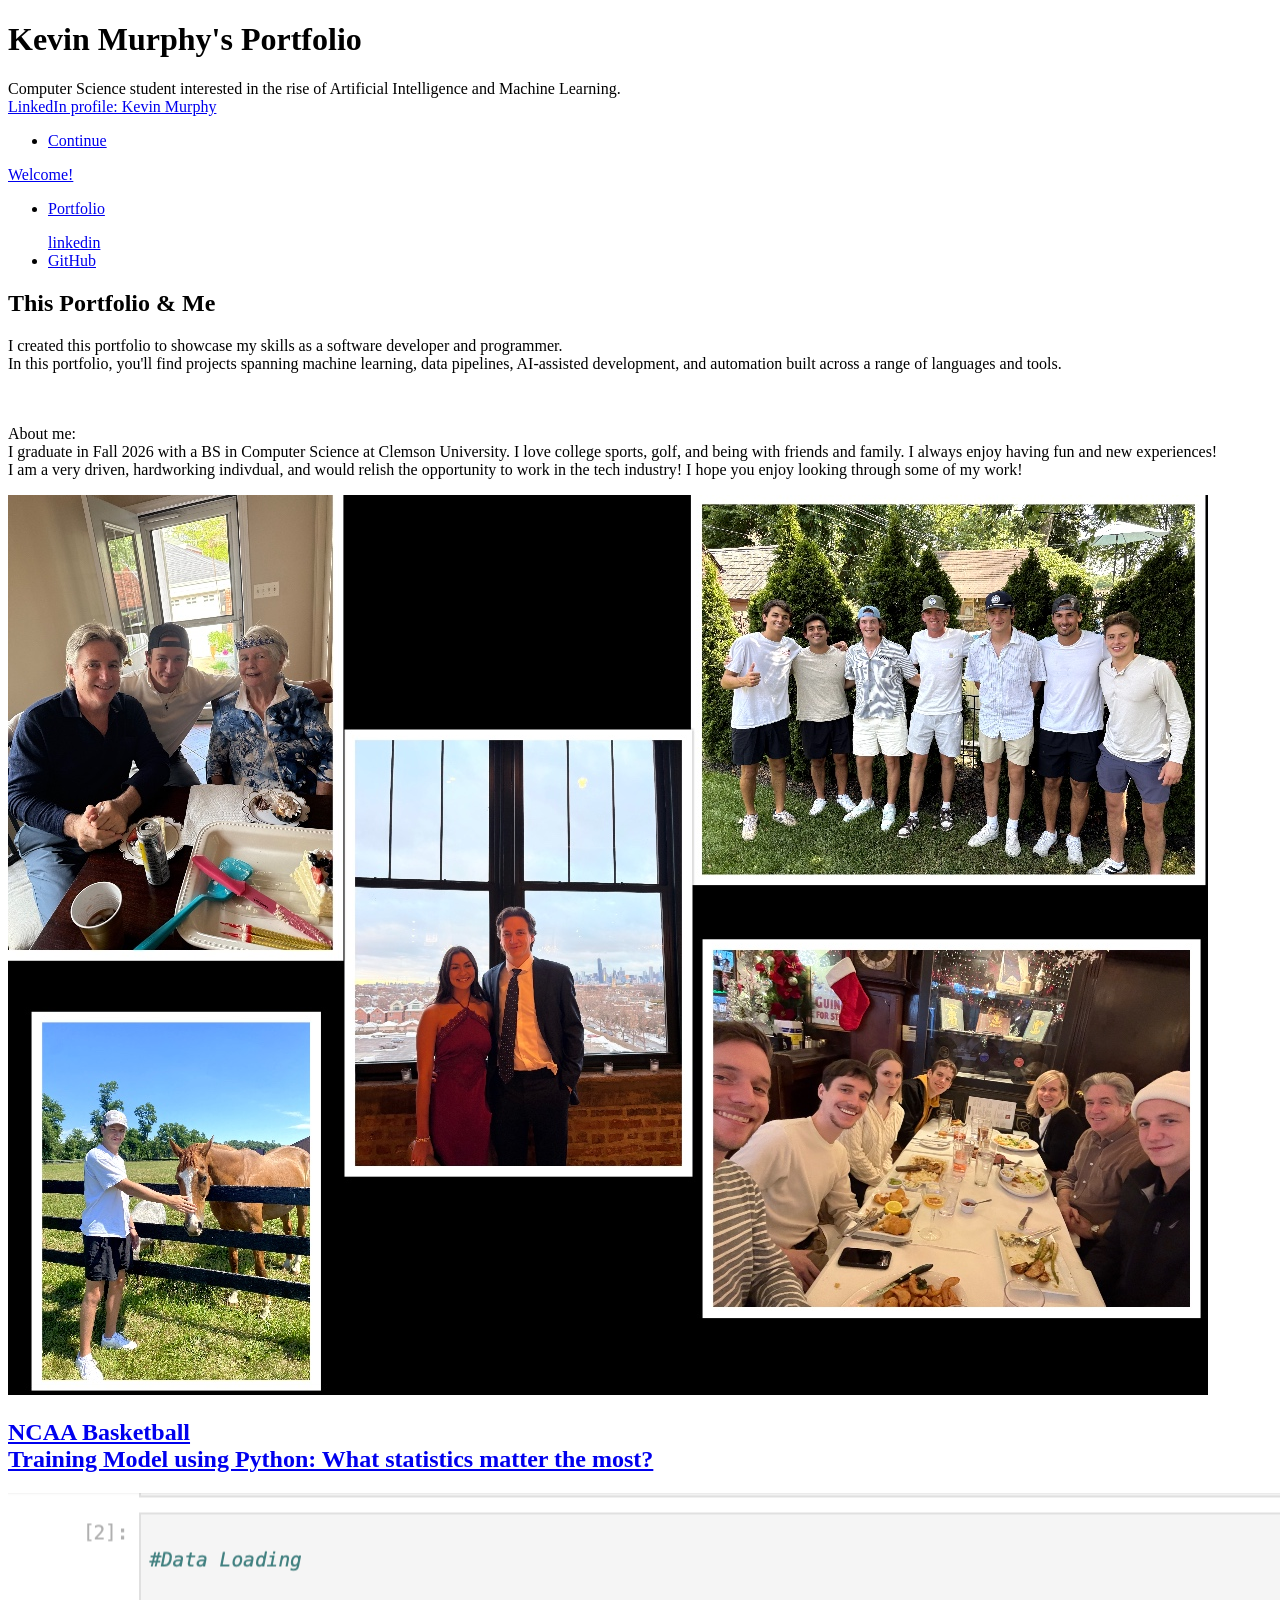
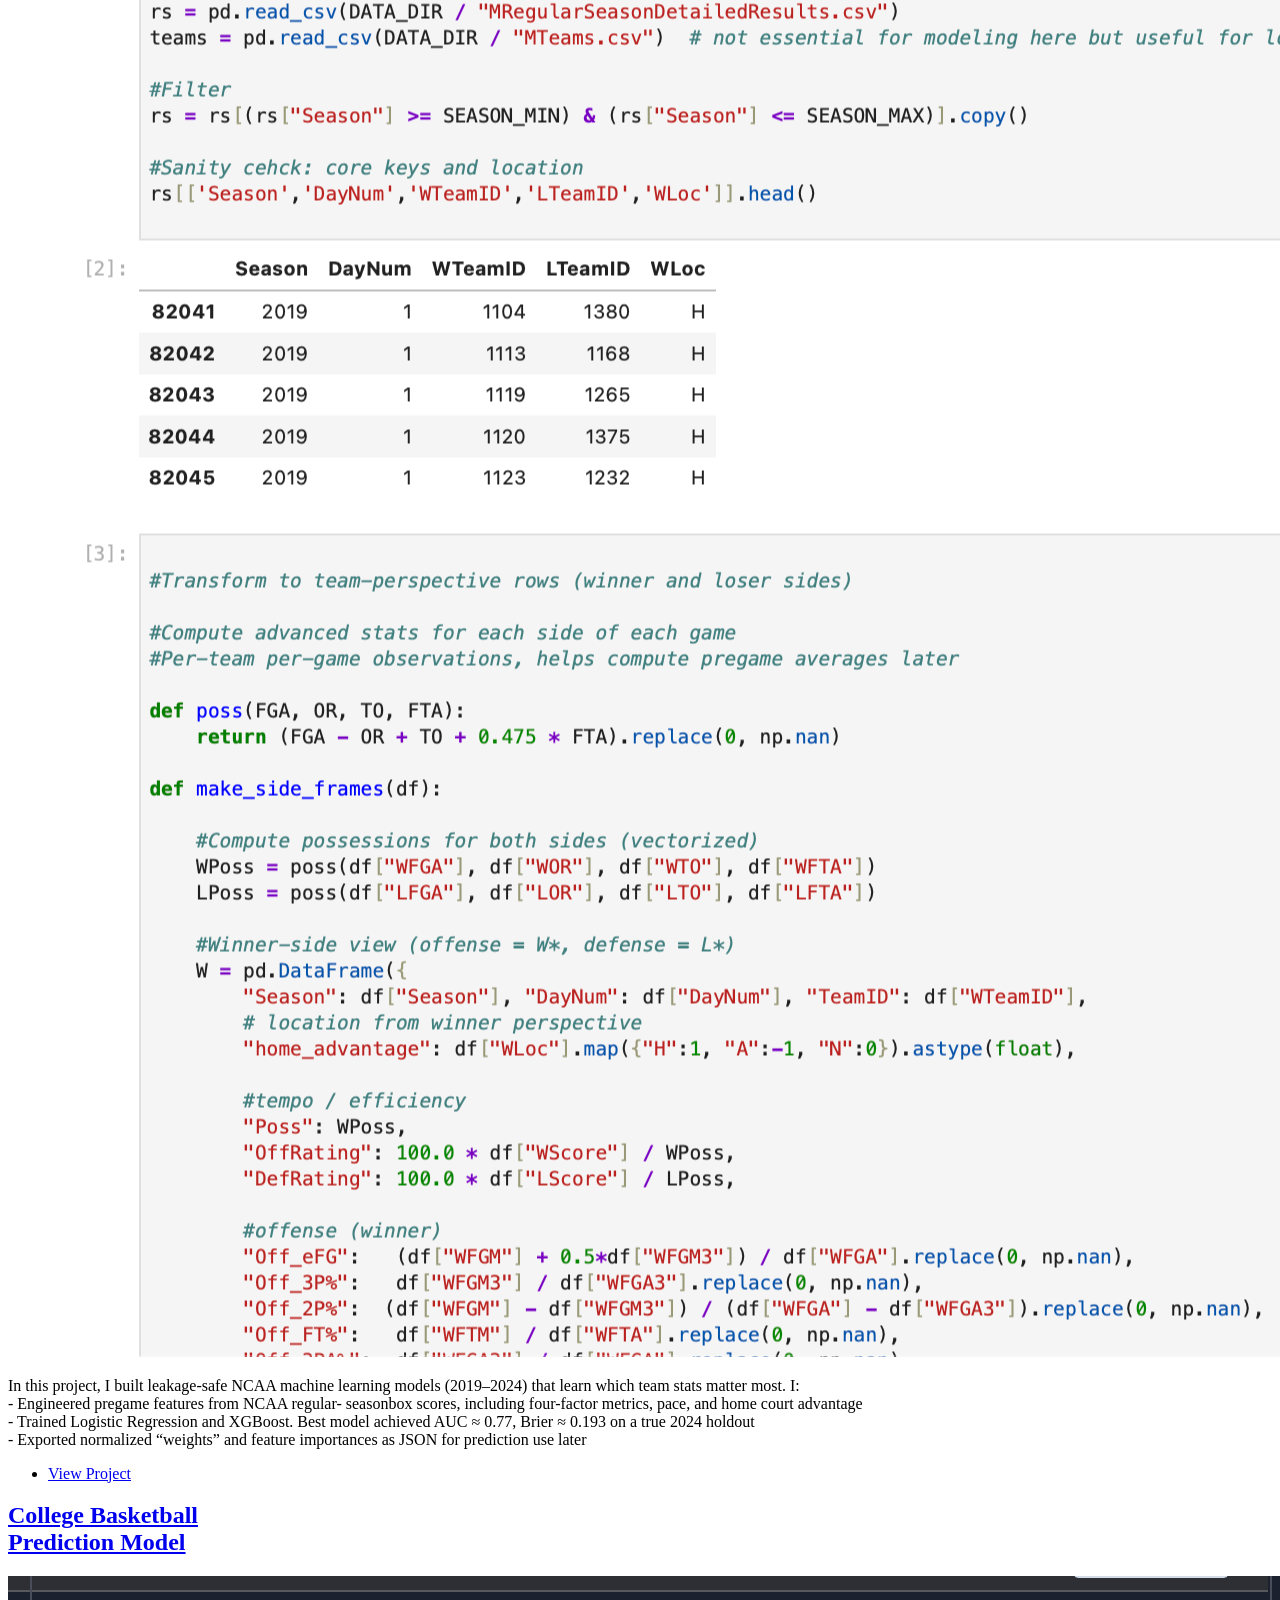
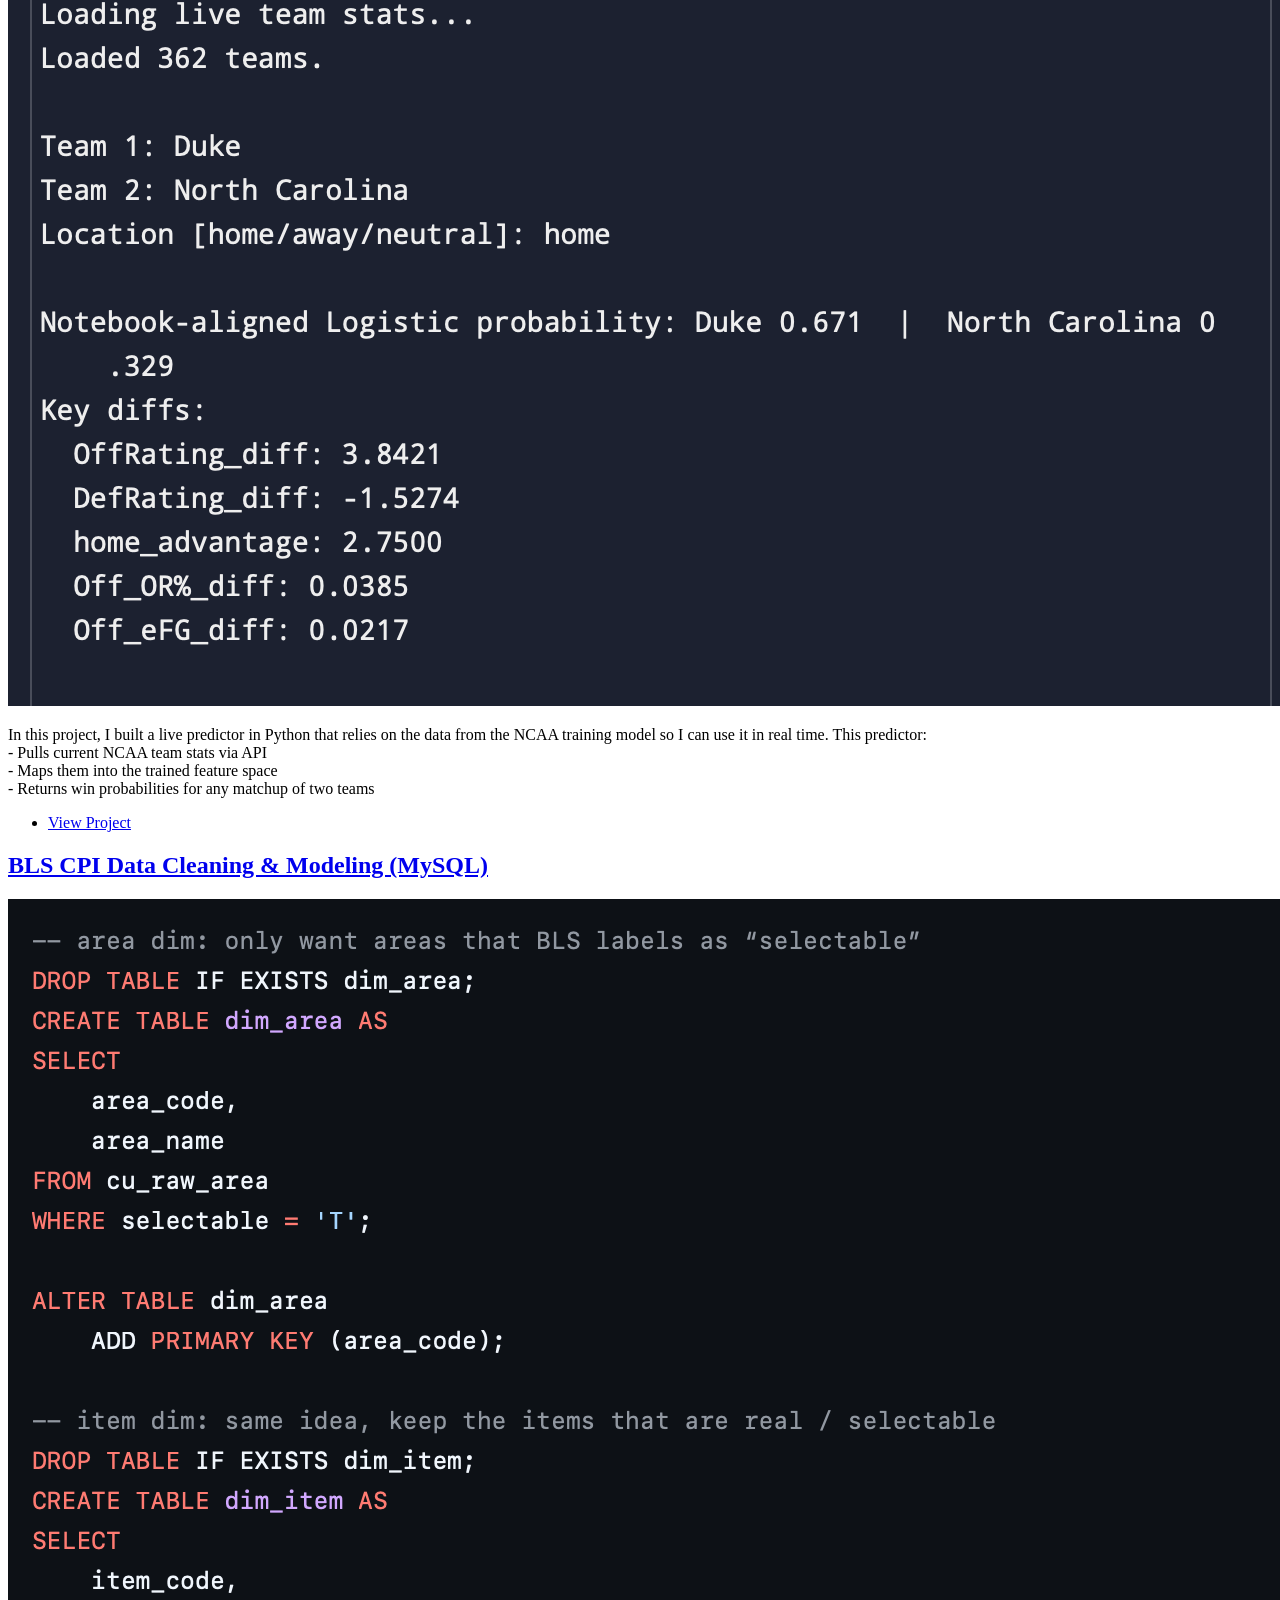
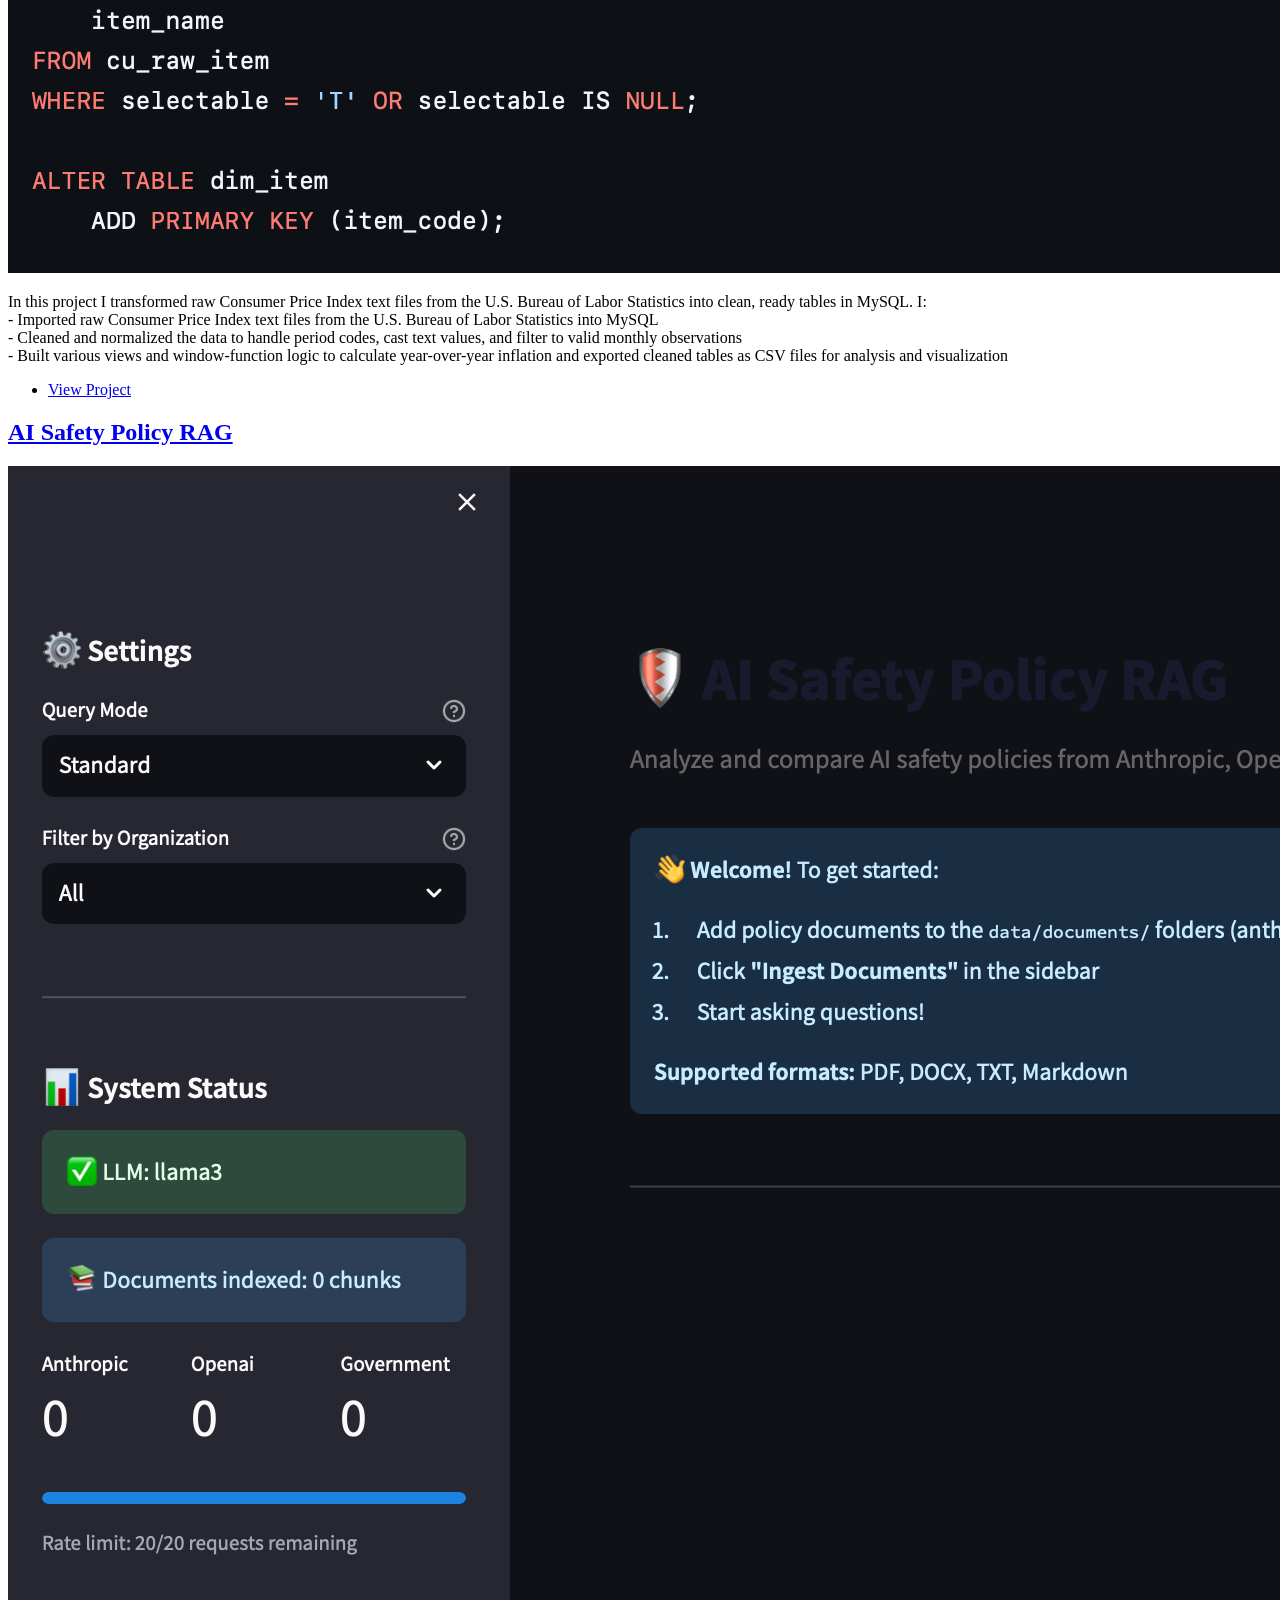
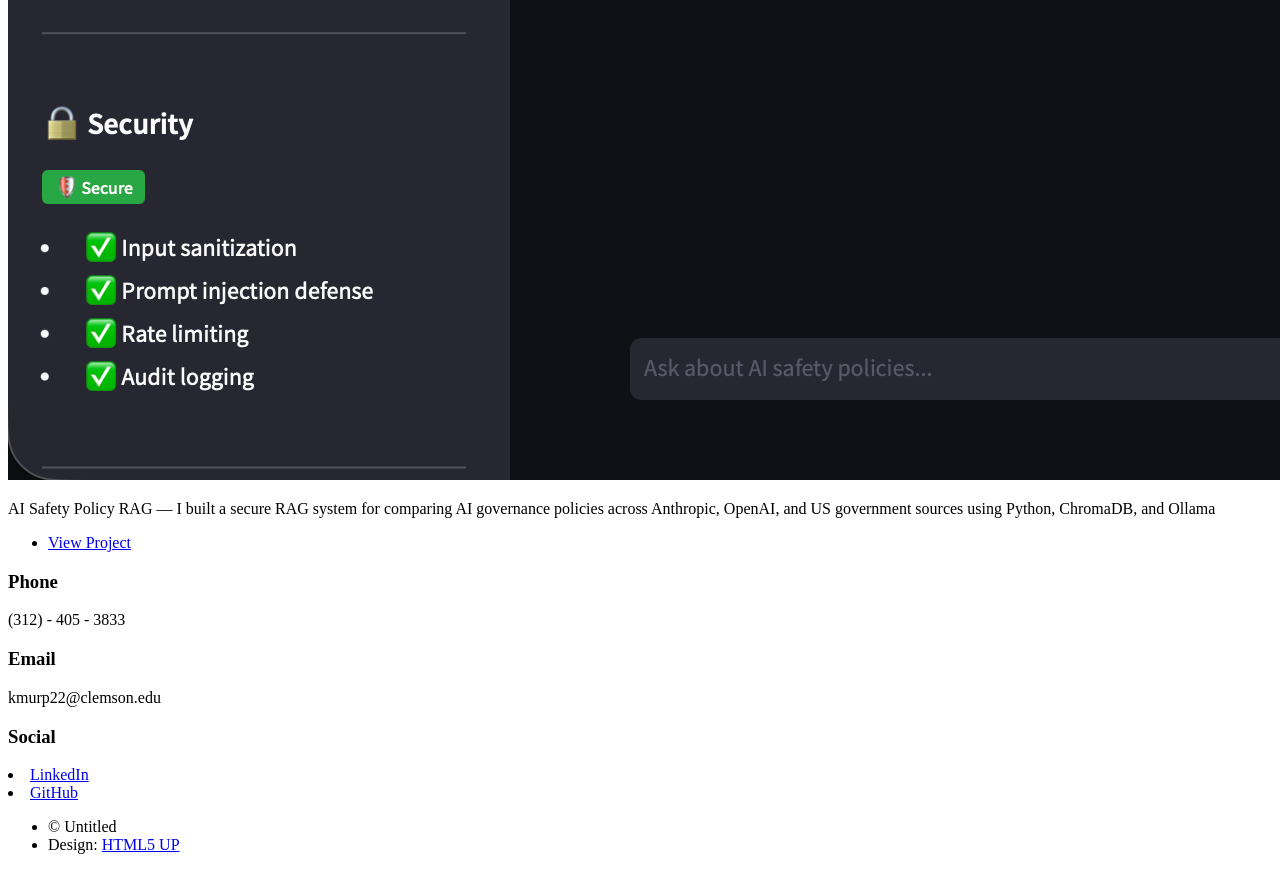
==== commit 70f3126f: "Add About Me pictures" ====
--- a/index.html
+++ b/index.html
@@ -68,7 +68,7 @@
 									I hope you enjoy looking through some of my work!
 								</p>
 								</header>
-								<a class="image main"><img src="images/collage.jpeg" alt="" /></a>
+								<a class="image main"><img src="images/collage.jpg" alt="" /></a>
 								<ul class="actions special">
 									
 								</ul>
@@ -189,3 +189,4 @@
 
 
 
+
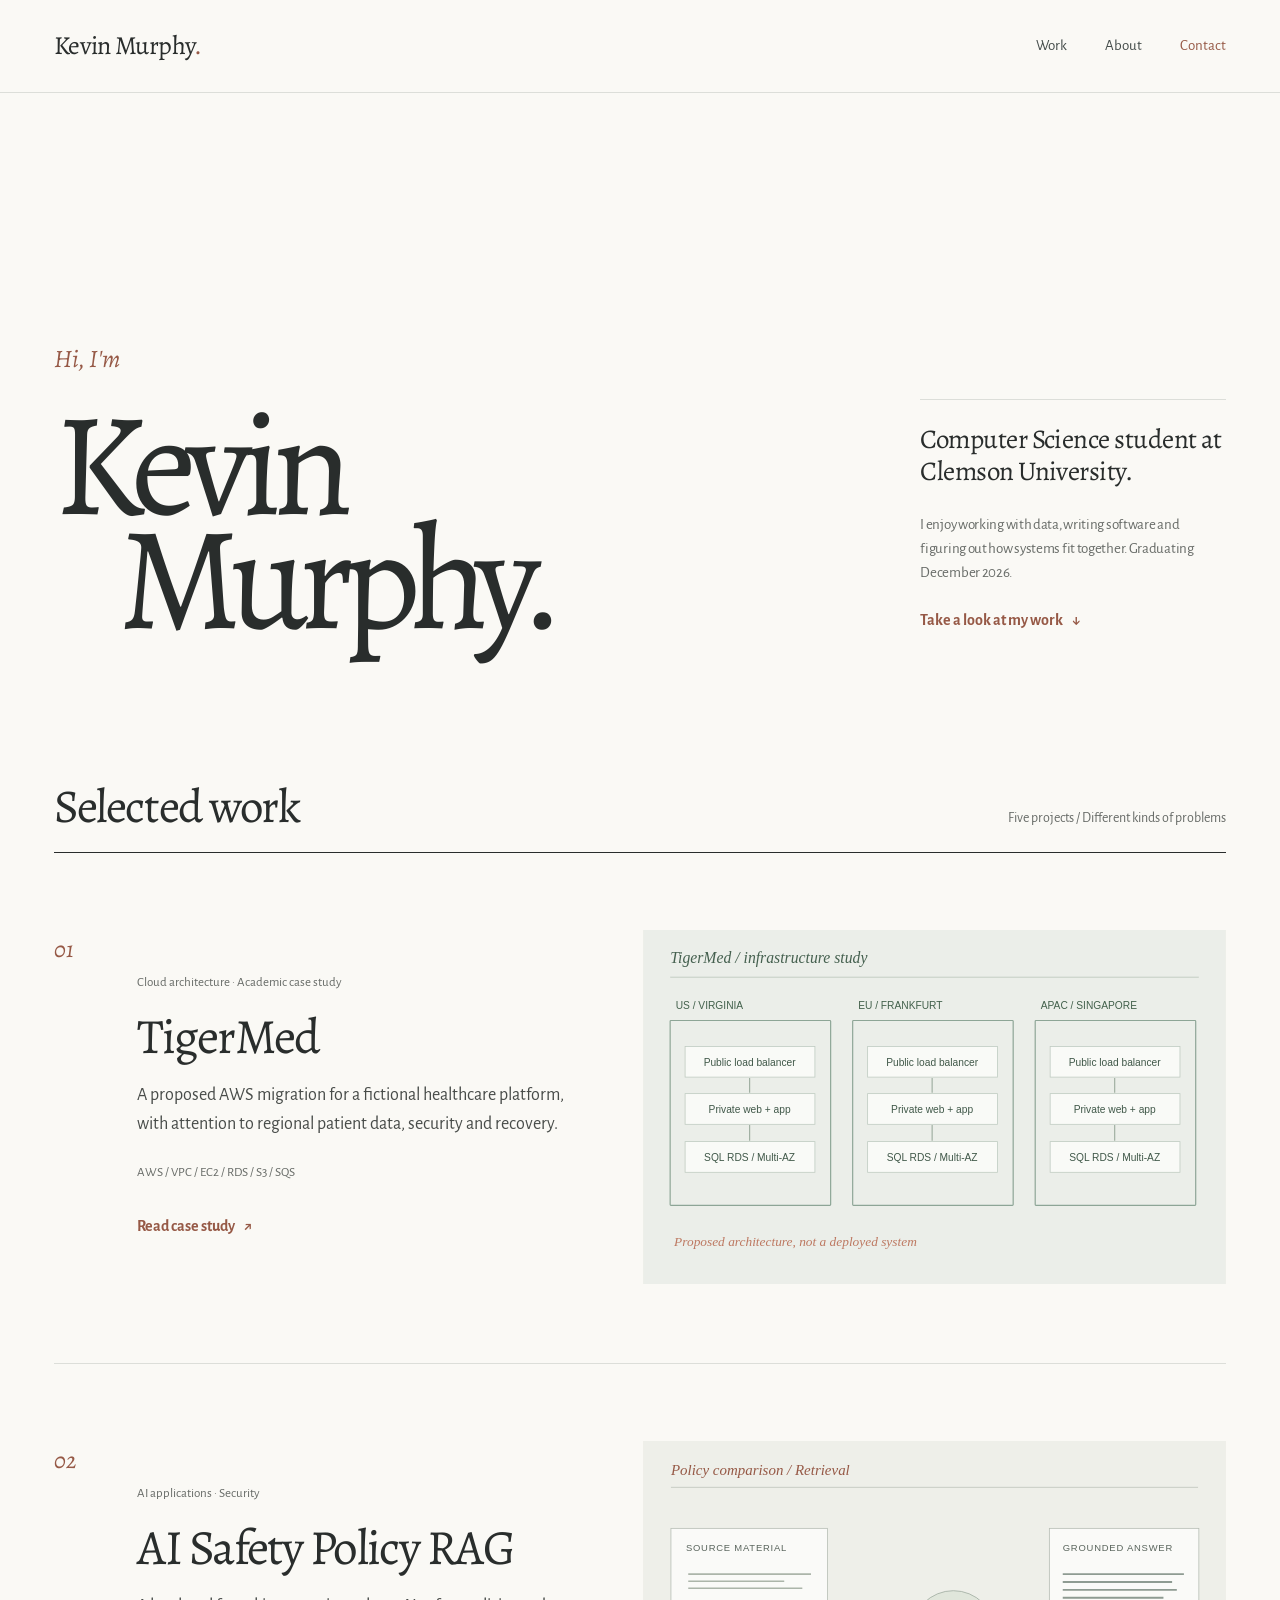
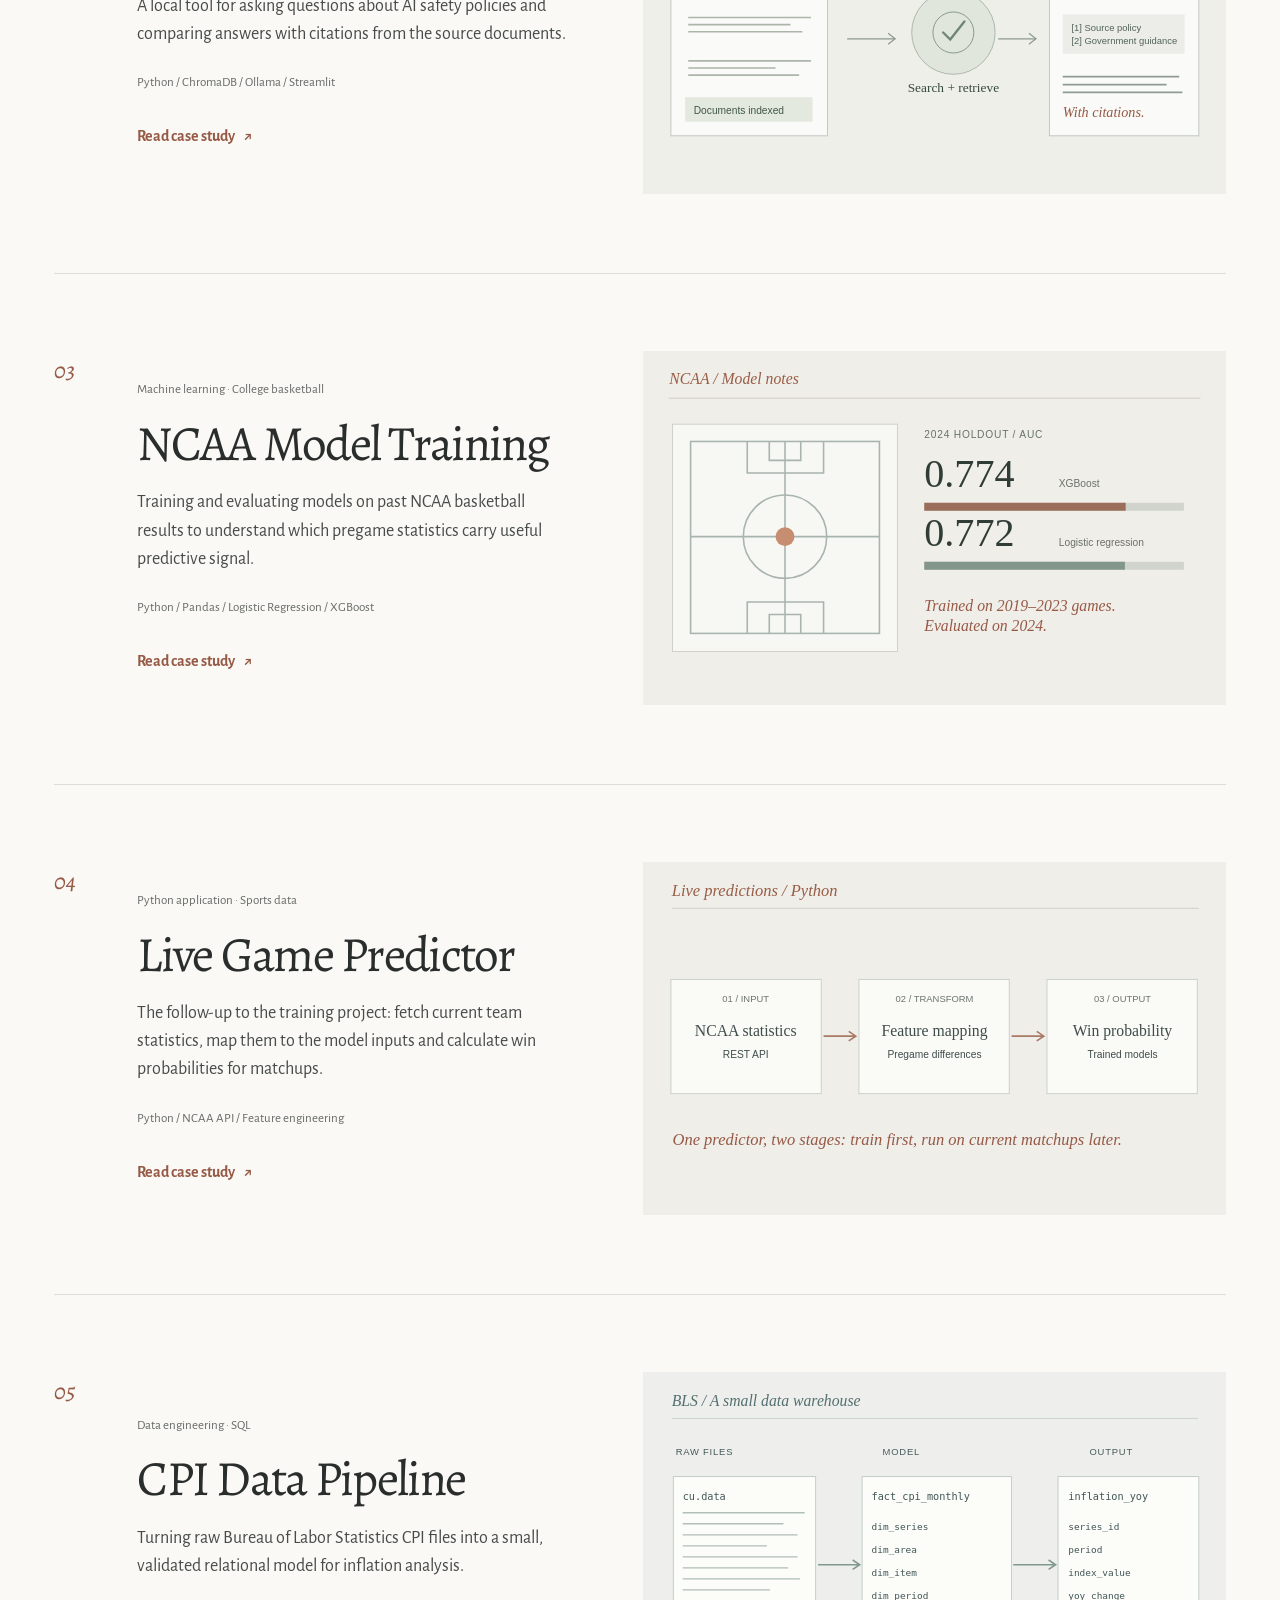
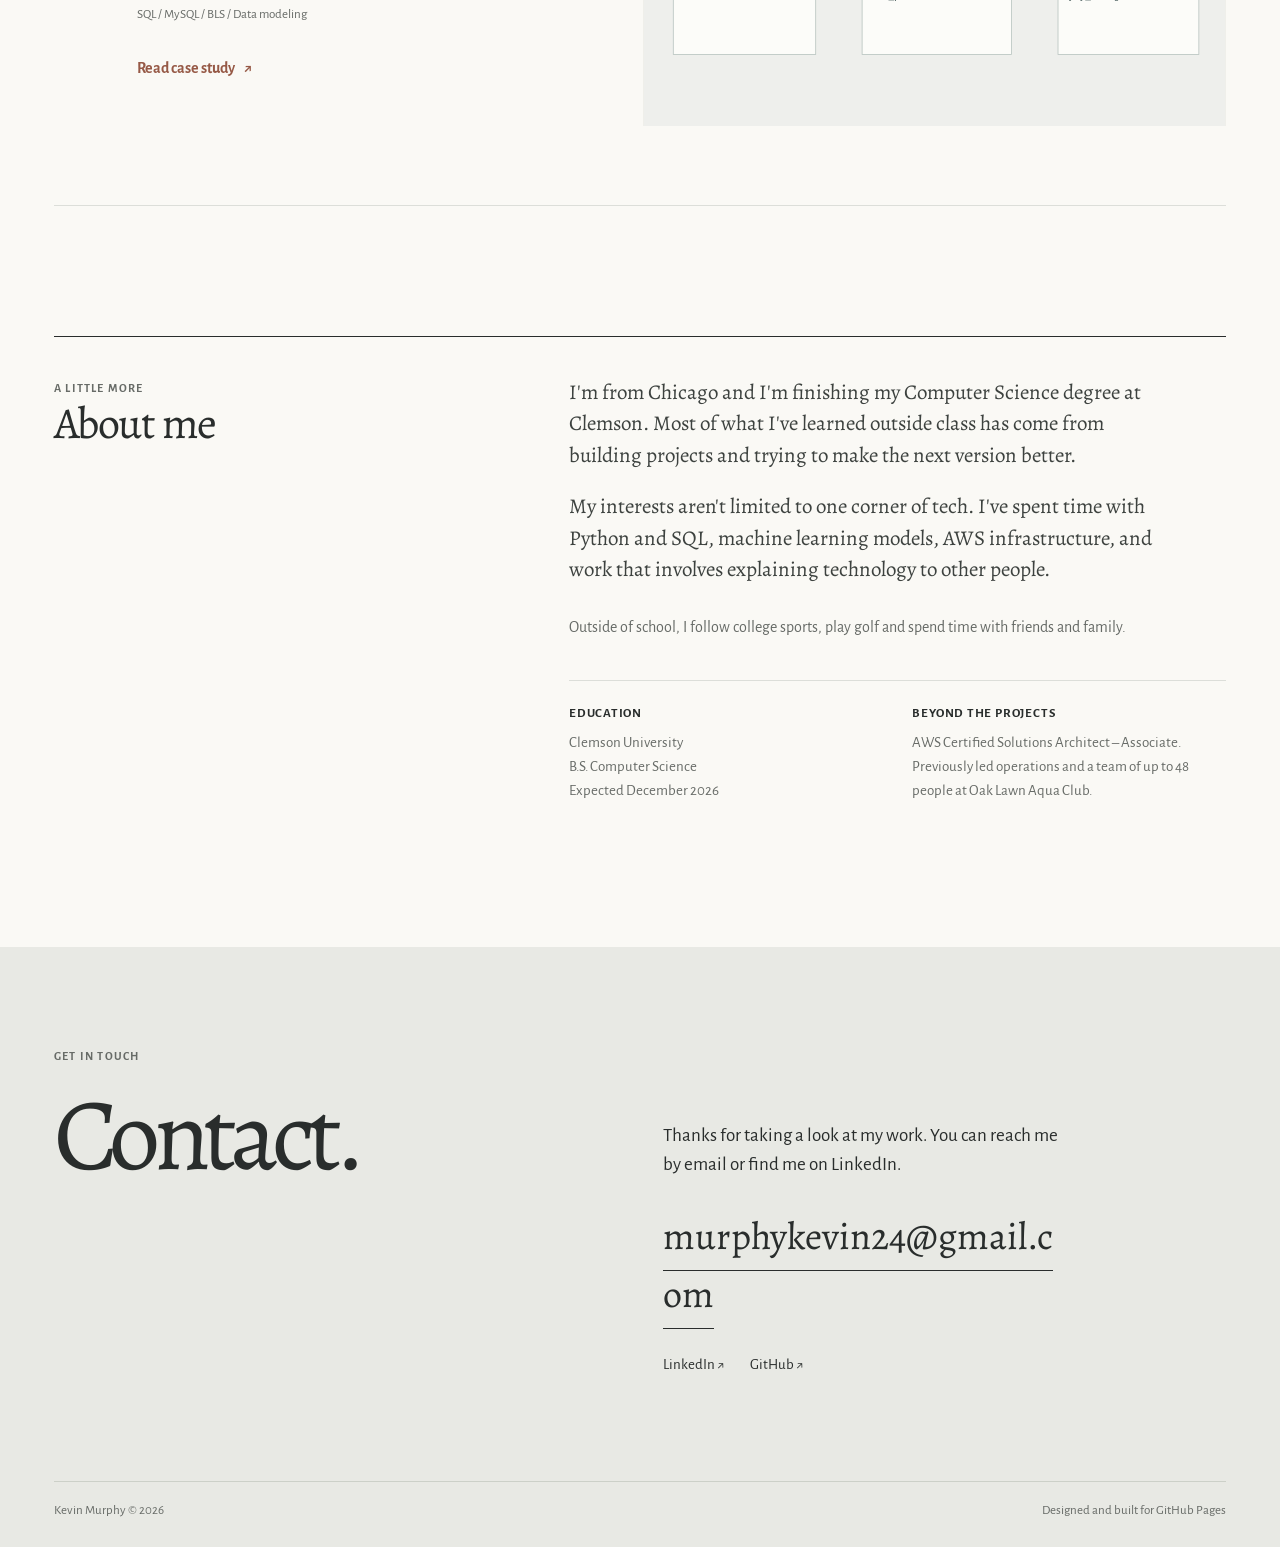
==== commit 24260a3a: "Redesign portfolio" ====
--- a/index.html
+++ b/index.html
@@ -1,192 +1,46 @@
-<!DOCTYPE HTML>
-<!--
-	Massively by HTML5 UP
-	html5up.net | @ajlkn
-	Free for personal and commercial use under the CCA 3.0 license (html5up.net/license)
--->
-<html>
-	<head>
-		<title>Kevin Murphy's Portfolio</title>
-		<meta charset="utf-8" />
-		<meta name="viewport" content="width=device-width, initial-scale=1, user-scalable=no" />
-		<link rel="stylesheet" href="assets/css/main.css" />
-		<noscript><link rel="stylesheet" href="assets/css/noscript.css" /></noscript>
-	</head>
-	<body class="is-preload">
-
-		<!-- Wrapper -->
-			<div id="wrapper" class="fade-in">
-
-				<!-- Intro -->
-					<div id="intro">
-						<h1>Kevin Murphy's Portfolio</h1>
-						<p>Computer Science student interested in the rise of Artificial Intelligence and Machine Learning. <br />
-							<a href="https://www.linkedin.com/in/kevinmurphy1202">LinkedIn profile: Kevin Murphy
-					
-						</a>
-						<ul class="actions">
-							<li><a href="#header" class="button icon solid solo fa-arrow-down scrolly">Continue</a></li>
-						</ul>
-					</div>
-
-				<!-- Header -->
-					<header id="header">
-						<a href="index.html" class="logo">Welcome!</a>
-					</header>
-
-				<!-- Nav -->
-					<nav id="nav">
-						<ul class="links">
-							<li class="active"><a href="index.html">Portfolio</a></li>
-							
-						</ul>
-						<ul class="icons">
-							<a href="https://www.linkedin.com/in/kevinmurphy1202" class="icon brands fa-linkedin"><span class="label">linkedin</span></a></li>
-							<li><a href="https://github.com/kevinmurphy02" class="icon brands fa-github"><span class="label">GitHub</span></a></li>
-						</ul>
-					</nav>
-
-				<!-- Main -->
-					<div id="main">
-
-						<!-- Featured Post -->
-							<article class="post featured">
-								<header class="major">
-									
-									<h2><a> This Portfolio & Me <br />
-
-									</a> </h2> I created this portfolio to showcase my skills as a software developer and programmer. <br />
-								    In this portfolio, you'll find projects spanning machine learning, data pipelines, AI-assisted development, and automation built across a range of languages and tools.<br/>
-								    </h2>
-									<p><br />
-									<br />
-									About me: <br />
-								
-								    I graduate in Fall 2026 with a BS in Computer Science at Clemson University.
-									I love college sports, golf, and being with friends and family. I always enjoy having fun and new experiences! <br />
-									I am a very driven, hardworking indivdual, and would relish the opportunity to work in the tech industry!
-									I hope you enjoy looking through some of my work!
-								</p>
-								</header>
-								<a class="image main"><img src="images/collage.jpg" alt="" /></a>
-								<ul class="actions special">
-									
-								</ul>
-							</article>
-
-						<!-- Posts -->
-							<section class="posts">
-								<article>
-									<header>
-										<h2><a href="#">NCAA Basketball<br />
-										Training Model using Python: What statistics matter the most?</a></h2>
-									</header>
-									<a href="#" class="image fit"><img src="images/cbbTraining.png" alt="" /></a>
-									<p>
-									In this project, I built leakage-safe NCAA machine learning models (2019–2024) that learn which team stats matter most. I: <br />
-                                       - Engineered pregame features from NCAA regular- seasonbox scores, including four-factor metrics, pace, and home court advantage <br />
-									   - Trained Logistic Regression and XGBoost. Best model achieved AUC ≈ 0.77, Brier ≈ 0.193 on a true 2024 holdout <br />
-									   - Exported normalized “weights” and feature importances as JSON for prediction use later <br />
-									</p>
-									<ul class="actions special">
-										<li><a href="https://github.com/kevinmurphy02/College_Basketball_Training_Model/blob/main/College%20Basketball%20Training/notebooks/Regular_Season_Model.ipynb" class="button">View Project</a></li>
-									</ul>
-								</article>
-								<article>
-									<header>
-										<h2><a href="#">College Basketball<br />
-										Prediction Model</a></h2>
-									</header>
-									<a href="#" class="image fit"><img src="images/cbbPrediction.png" alt="" /></a>
-									<p>In this project, I built a live predictor in Python that relies on the data from the NCAA training model so I can use it in real time. This predictor: <br />
-										- Pulls current NCAA team stats via API <br />
-										- Maps them into the trained feature space <br />
-										- Returns win probabilities for any matchup of two teams </p>
-									<ul class="actions special">
-										<li><a href="https://github.com/kevinmurphy02/College_Basketball_Prediction_Model" class="button">View Project</a></li>
-									</ul>
-								</article>
-								<article>
-									<header>
-										<h2><a href="#">BLS CPI Data Cleaning & Modeling (MySQL)<br />
-										</a></h2>
-									</header>
-									<a href="#" class="image fit"><img src="images/SQLScreenshot.png" alt="" /></a>
-									<p>In this project I transformed raw Consumer Price Index text files from the U.S. Bureau of Labor Statistics into clean, ready tables in MySQL. I: <br />
-										- Imported raw Consumer Price Index text files from the U.S. Bureau of Labor Statistics into MySQL <br />
-										- Cleaned and normalized the data to handle period codes, cast text values, and filter to valid monthly observations <br />
-										- Built various views and window-function logic to calculate year-over-year inflation and exported cleaned tables as CSV files for analysis and visualization</p>
-									<ul class="actions special">
-										<li><a href="https://github.com/kevinmurphy02/SQL_BLS_Cleanup/tree/main" class="button">View Project</a></li>
-									</ul>
-								</article>
-								<article>
-									<header>
-										<h2><a href="#">AI Safety Policy RAG<br />
-										</a></h2>
-									</header>
-									<a href="#" class="image fit"><img src="images/RAGss.png" alt="" /></a>
-									<p>AI Safety Policy RAG — I built a secure RAG system for comparing AI governance policies across Anthropic, OpenAI, and US government sources using Python, ChromaDB, and Ollama</p>
-									<ul class="actions special">
-										<li><a href="https://github.com/kevinmurphy02/ai_safety_policy_RAG/tree/main" class="button">View Project</a></li>
-									</ul>
-								
-									</ul>
-								</article>
-							</section>
-
-						
-
-				<!-- Footer -->
-					<footer id="footer">
-						
-					
-							</section>
-							<section>
-								<h3>Phone</h3>
-								<p><a></a> (312) - 405 - 3833 </a></p>
-							
-								<h3>Email</h3>
-								<p><a> kmurp22@clemson.edu</a></p>
-					
-								<h3>Social</h3>
-								<li><a href="https://www.linkedin.com/in/kevinmurphy1202" class= "icon brands alt fa-linkedin"><span class="label">LinkedIn</span></a></li>
-								<li><a href="hhttps://github.com/kevinmurphy02" class="icon brands alt fa-github"><span class="label">GitHub</span></a></li>
-								</ul>
-							</section>
-						</section>
-					</footer>
-
-				<!-- Copyright -->
-					<div id="copyright">
-						<ul><li>&copy; Untitled</li><li>Design: <a href="https://html5up.net">HTML5 UP</a></li></ul>
-					</div>
-
-			</div>
-
-		<!-- Scripts -->
-			<script src="assets/js/jquery.min.js"></script>
-			<script src="assets/js/jquery.scrollex.min.js"></script>
-			<script src="assets/js/jquery.scrolly.min.js"></script>
-			<script src="assets/js/browser.min.js"></script>
-			<script src="assets/js/breakpoints.min.js"></script>
-			<script src="assets/js/util.js"></script>
-			<script src="assets/js/main.js"></script>
-
-	</body>
-
-</html>
-
-
-
-
-
-
-
-
-
-
-
-
-
-
+<!doctype html>
+<html lang="en"><head><meta charset="utf-8"><meta name="viewport" content="width=device-width,initial-scale=1">
+<meta name="color-scheme" content="light"><meta name="theme-color" content="#faf9f5">
+<title>Portfolio | Kevin Murphy</title><meta name="description" content="Kevin Murphy, Clemson University Computer Science student. Selected projects in data, machine learning, software and AWS cloud architecture.">
+<link rel="icon" type="image/svg+xml" href="assets/favicon.svg">
+<link rel="stylesheet" href="styles.css"></head><body>
+<a class="skip" href="#main">Skip to content</a>
+<header class="site-top"><div class="wrap header"><a class="brand" href="index.html" aria-label="Kevin Murphy homepage">Kevin Murphy<span class="period">.</span></a>
+<nav class="nav" aria-label="Main navigation"><a href="index.html#work">Work</a><a href="index.html#about">About</a><a href="index.html#contact" class="nav-contact">Contact</a></nav></div></header>
+
+<main id="main" class="wrap">
+<section class="home-hero" aria-labelledby="hero-title"><div><p class="hello">Hi, I'm</p><h1 id="hero-title" class="hero-name"><span>Kevin</span><span class="surname">Murphy.</span></h1></div>
+<div class="hero-summary"><p>Computer Science student at Clemson University.</p>
+<p class="extra">I enjoy working with data, writing software and figuring out how systems fit together. Graduating December 2026.</p>
+<a class="link-arrow" href="#work">Take a look at my work <span class="arrow" aria-hidden="true">↓</span></a></div></section>
+<section class="work" id="work" aria-label="Selected work"><div class="section-heading"><h2>Selected work</h2><span class="small">Five projects / Different kinds of problems</span></div>
+<article class="project-row"><span class="project-index" aria-hidden="true">01</span>
+<div class="project-description"><p class="category">Cloud architecture · Academic case study</p><h3><a href="projects/tigermed.html">TigerMed</a></h3>
+<p class="intro">A proposed AWS migration for a fictional healthcare platform, with attention to regional patient data, security and recovery.</p><p class="tech-line">AWS / VPC / EC2 / RDS / S3 / SQS</p><a class="link-arrow" href="projects/tigermed.html">Read case study <span class="arrow" aria-hidden="true">↗</span></a></div>
+<a class="project-media" href="projects/tigermed.html" aria-label="Read TigerMed case study"><img loading="lazy" src="assets/tigermed-preview.svg" alt="Conceptual illustration of three planned AWS production regions"></a></article><article class="project-row"><span class="project-index" aria-hidden="true">02</span>
+<div class="project-description"><p class="category">AI applications · Security</p><h3><a href="projects/rag.html">AI Safety Policy RAG</a></h3>
+<p class="intro">A local tool for asking questions about AI safety policies and comparing answers with citations from the source documents.</p><p class="tech-line">Python / ChromaDB / Ollama / Streamlit</p><a class="link-arrow" href="projects/rag.html">Read case study <span class="arrow" aria-hidden="true">↗</span></a></div>
+<a class="project-media" href="projects/rag.html" aria-label="Read AI Safety Policy RAG case study"><img loading="lazy" src="assets/rag-illustration.svg" alt="Diagram of AI governance documents feeding a citation-grounded answer"></a></article><article class="project-row"><span class="project-index" aria-hidden="true">03</span>
+<div class="project-description"><p class="category">Machine learning · College basketball</p><h3><a href="projects/ncaa-training.html">NCAA Model Training</a></h3>
+<p class="intro">Training and evaluating models on past NCAA basketball results to understand which pregame statistics carry useful predictive signal.</p><p class="tech-line">Python / Pandas / Logistic Regression / XGBoost</p><a class="link-arrow" href="projects/ncaa-training.html">Read case study <span class="arrow" aria-hidden="true">↗</span></a></div>
+<a class="project-media" href="projects/ncaa-training.html" aria-label="Read NCAA Model Training case study"><img loading="lazy" src="assets/basketball-model.svg" alt="Basketball court sketch and held-out performance of two machine learning models"></a></article><article class="project-row"><span class="project-index" aria-hidden="true">04</span>
+<div class="project-description"><p class="category">Python application · Sports data</p><h3><a href="projects/ncaa-predictor.html">Live Game Predictor</a></h3>
+<p class="intro">The follow-up to the training project: fetch current team statistics, map them to the model inputs and calculate win probabilities for matchups.</p><p class="tech-line">Python / NCAA API / Feature engineering</p><a class="link-arrow" href="projects/ncaa-predictor.html">Read case study <span class="arrow" aria-hidden="true">↗</span></a></div>
+<a class="project-media" href="projects/ncaa-predictor.html" aria-label="Read Live Game Predictor case study"><img loading="lazy" src="assets/live-predictor.svg" alt="Live NCAA statistics passing through feature mapping to model predictions"></a></article><article class="project-row"><span class="project-index" aria-hidden="true">05</span>
+<div class="project-description"><p class="category">Data engineering · SQL</p><h3><a href="projects/cpi.html">CPI Data Pipeline</a></h3>
+<p class="intro">Turning raw Bureau of Labor Statistics CPI files into a small, validated relational model for inflation analysis.</p><p class="tech-line">SQL / MySQL / BLS / Data modeling</p><a class="link-arrow" href="projects/cpi.html">Read case study <span class="arrow" aria-hidden="true">↗</span></a></div>
+<a class="project-media" href="projects/cpi.html" aria-label="Read CPI Data Pipeline case study"><img loading="lazy" src="assets/cpi-pipeline.svg" alt="BLS raw data transformed into fact and dimension tables and analysis views"></a></article></section>
+<section class="about-section" id="about" aria-labelledby="about-title"><div><span class="eyebrow">A little more</span><h2 id="about-title">About me</h2></div><div class="about-content">
+<p>I'm from Chicago and I'm finishing my Computer Science degree at Clemson. Most of what I've learned outside class has come from building projects and trying to make the next version better.</p>
+<p>My interests aren't limited to one corner of tech. I've spent time with Python and SQL, machine learning models, AWS infrastructure, and work that involves explaining technology to other people.</p>
+<p class="quiet">Outside of school, I follow college sports, play golf and spend time with friends and family.</p>
+<div class="about-details"><div><h4>Education</h4><p>Clemson University<br>B.S. Computer Science<br>Expected December 2026</p></div>
+<div><h4>Beyond the projects</h4><p>AWS Certified Solutions Architect – Associate. Previously led operations and a team of up to 48 people at Oak Lawn Aqua Club.</p></div></div>
+</div></section>
+</main><footer id="contact" class="footer"><div class="wrap">
+<div class="footer-grid"><div><div class="eyebrow">Get in touch</div><h2>Contact.</h2></div>
+<div class="footer-right"><p>Thanks for taking a look at my work. You can reach me by email or find me on LinkedIn.</p>
+<a class="footer-email" href="mailto:murphykevin24@gmail.com">murphykevin24@gmail.com</a>
+<div class="footer-links"><a href="https://www.linkedin.com/in/kevinmurphy1202/" target="_blank" rel="noopener noreferrer">LinkedIn ↗</a><a href="https://github.com/kevinmurphy02" target="_blank" rel="noopener noreferrer">GitHub ↗</a></div></div></div>
+<div class="footer-meta"><span>Kevin Murphy © 2026</span><span>Designed and built for GitHub Pages</span></div>
+</div></footer></body></html>
--- a/styles.css
+++ b/styles.css
@@ -0,0 +1,134 @@
+@import url('https://fonts.googleapis.com/css2?family=Alegreya:ital,wght@0,400;0,500;0,600;1,400;1,500&family=Alegreya+Sans:wght@400;500;600;700&display=swap');
+
+:root{
+  --paper:#faf9f5;--ink:#292d2c;--secondary:#676b67;--line:#dcded9;
+  --oxide:#965946;--soft:#f0efe9;--blue:#596b72;--detail:#eff0eb;
+  --font-serif:'Alegreya','Iowan Old Style',Palatino,Georgia,serif;
+  --font-sans:'Alegreya Sans','Trebuchet MS',Arial,sans-serif;
+}
+*,*::before,*::after{box-sizing:border-box}
+html{scroll-behavior:smooth}
+body{margin:0;background:var(--paper);color:var(--ink);font-family:var(--font-sans);font-size:18px;line-height:1.52;-webkit-font-smoothing:antialiased}
+::selection{background:#d5d7cb;color:#222}
+a{color:inherit;text-decoration:none}
+a:hover{color:var(--oxide)}
+a:focus-visible,button:focus-visible{outline:2px solid var(--oxide);outline-offset:5px}
+img,svg{max-width:100%}img{display:block}
+h1,h2,h3,h4,p,figure,blockquote{margin-top:0}
+h1,h2,h3,h4{font-family:var(--font-serif);font-weight:400;line-height:1.02}
+p{margin-bottom:1em}
+small,.small{font-size:14px}
+.wrap{width:min(1200px,calc(100% - 108px));margin-inline:auto}
+.skip{position:absolute;z-index:99;left:18px;top:-200px;background:var(--ink);color:white;padding:10px 16px}
+.skip:focus{top:18px}
+.site-top{border-bottom:1px solid var(--line)}
+.header{height:92px;display:flex;align-items:center;justify-content:space-between;gap:28px}
+.brand{font-family:var(--font-serif);font-size:26px;letter-spacing:-.025em;white-space:nowrap}
+.brand .period{color:var(--oxide)}
+.nav{display:flex;gap:38px;align-items:center;font-size:15px}
+.nav a{position:relative;padding:5px 0;color:#434b49}
+.nav a::after{position:absolute;left:0;bottom:0;width:0;height:1px;background:var(--oxide);content:'';transition:width .2s}
+.nav a:hover::after,.nav a.active::after{width:100%}
+.nav a:hover{color:var(--ink)}
+.nav .nav-contact{color:var(--oxide)}
+.eyebrow{font-family:var(--font-sans);font-size:12px;letter-spacing:.1em;text-transform:uppercase;font-weight:700;color:var(--secondary)}
+.fine{font-size:14px;line-height:1.5;color:var(--secondary)}
+.home-hero{min-height:690px;display:grid;grid-template-columns:minmax(0,1.55fr) minmax(285px,.62fr);column-gap:clamp(50px,8vw,150px);align-items:end;padding-top:95px;padding-bottom:148px}
+.hello{margin-bottom:30px;font-family:var(--font-serif);font-style:italic;font-size:25px;color:var(--oxide)}
+.hero-name{font-family:var(--font-serif);font-weight:400;font-size:clamp(84px,11.5vw,165px);letter-spacing:-.075em;line-height:.77;margin-bottom:0}
+.hero-name span{display:block}
+.hero-name .surname{margin-left:clamp(18px,5vw,76px)}
+.hero-summary{align-self:end;max-width:345px;border-top:1px solid var(--line);padding-top:23px;margin-bottom:1px}
+.hero-summary p{font-family:var(--font-serif);font-size:27px;line-height:1.2;letter-spacing:-.02em;margin-bottom:25px}
+.hero-summary .extra{font-family:var(--font-sans);font-size:15px;line-height:1.6;color:var(--secondary);margin-bottom:22px}
+.link-arrow{font-size:16px;font-weight:600;color:var(--oxide);display:inline-flex;align-items:center;gap:9px}
+.link-arrow .arrow{transition:transform .2s ease}
+.link-arrow:hover .arrow{transform:translate(4px,-3px)}
+.section-heading{display:flex;justify-content:space-between;align-items:baseline;gap:25px;border-bottom:1px solid var(--ink);padding-bottom:21px;margin-bottom:0}
+.section-heading h2{font-size:47px;letter-spacing:-.03em;margin:0}
+.section-heading .small{color:var(--secondary)}
+.work{padding-bottom:100px}
+.project-row{display:grid;grid-template-columns:45px minmax(280px,.92fr) minmax(340px,1.15fr);gap:clamp(24px,3vw,60px);padding:77px 0 79px;border-bottom:1px solid var(--line);align-items:center}
+.project-index{font-family:var(--font-serif);font-style:italic;font-size:23px;color:var(--oxide);align-self:start;padding-top:3px}
+.project-description .category{font-size:13px;color:var(--secondary);margin:0 0 18px}
+.project-description h3{font-family:var(--font-serif);font-size:clamp(39px,3.85vw,54px);letter-spacing:-.035em;line-height:1.04;margin:0 0 19px}
+.project-description .intro{font-size:18px;line-height:1.57;color:#484c49;max-width:430px;margin:0 0 24px}
+.project-description .tech-line{font-size:13px;line-height:1.7;color:var(--secondary);margin:0 0 29px}
+.project-media{display:block;background:var(--soft);overflow:hidden;position:relative;aspect-ratio:1.65;transition:background-color .2s}
+.project-media:hover{background:#e9e8e2}
+.project-media img{width:100%;height:100%;object-fit:cover;transition:transform .35s ease}
+.project-media:hover img{transform:scale(1.025)}
+.project-media img.staged{object-fit:contain;padding:24px}
+.media-credit{display:block;position:absolute;bottom:12px;right:15px;font-size:11px;letter-spacing:.02em;color:#68706b;background:rgba(250,249,245,.8);padding:1px 5px}
+.about-section{margin:30px auto 145px;display:grid;grid-template-columns:minmax(0,.55fr) minmax(400px,1fr);gap:clamp(80px,12vw,200px);border-top:1px solid var(--ink);padding-top:37px}
+.about-section h2{font-size:44px;letter-spacing:-.035em}
+.about-section .about-content{padding-top:3px}
+.about-section p{font-size:21px;line-height:1.5;font-family:var(--font-serif);color:#3d423f;max-width:600px;margin-bottom:20px}
+.about-section .quiet{font-family:var(--font-sans);font-size:16px;color:var(--secondary);line-height:1.65;margin-top:28px}
+.about-details{display:grid;grid-template-columns:1fr 1fr;gap:30px;margin-top:40px;border-top:1px solid var(--line);padding-top:25px}
+.about-details h4{font:700 13px var(--font-sans);text-transform:uppercase;letter-spacing:.06em;margin-bottom:9px}
+.about-details p{font:400 15px/1.58 var(--font-sans);color:var(--secondary);margin:0}
+.footer{background:#e8e9e4;padding:100px 0 26px;margin-top:40px}
+.footer-grid{display:grid;grid-template-columns:1fr 1fr;gap:45px}
+.footer h2{font-size:clamp(63px,8vw,116px);line-height:.95;letter-spacing:-.065em;margin:20px 0 35px}
+.footer-right{padding-top:75px;max-width:400px}
+.footer-right p{font-size:19px;margin:0 0 28px}
+.footer-email{font-family:var(--font-serif);font-size:clamp(24px,3vw,38px);border-bottom:1px solid var(--ink);padding-bottom:8px;overflow-wrap:anywhere}
+.footer-links{display:flex;gap:25px;margin-top:30px;font-size:15px}
+.footer-meta{border-top:1px solid #ccd0c8;padding-top:19px;margin-top:105px;display:flex;justify-content:space-between;gap:12px;color:var(--secondary);font-size:13px}
+/* Article */
+.back-link{display:inline-flex;gap:10px;align-items:center;color:var(--oxide);font-size:15px;margin:50px 0 79px}
+.article-lead{display:grid;grid-template-columns:minmax(0,1.4fr) minmax(230px,.6fr);gap:80px;align-items:end;margin-bottom:80px}
+.article-lead .eyebrow{margin-bottom:23px}
+.article-lead h1{font-size:clamp(75px,9vw,126px);letter-spacing:-.065em;line-height:.88;max-width:860px;margin:0 0 27px}
+.article-lead .dek{font-family:var(--font-serif);font-size:clamp(22px,2.4vw,30px);line-height:1.24;letter-spacing:-.01em;max-width:750px;margin:0}
+.article-facts{border-top:1px solid var(--ink);margin:0}
+.article-facts div{border-bottom:1px solid var(--line);display:grid;grid-template-columns:90px 1fr;gap:10px;padding:13px 0;font-size:14px}
+.article-facts dt{color:var(--secondary)}
+.article-facts dd{margin:0}
+.article-image{margin:0 0 120px;position:relative;background:var(--soft);padding:35px;min-height:300px;display:flex;align-items:center;justify-content:center}
+.article-image img{width:100%;max-height:620px;object-fit:contain}
+.article-image.tiger{background:#eef0e9;padding:35px 25px}
+.article-image figcaption{position:absolute;left:0;bottom:-28px;color:var(--secondary);font-size:13px}
+.article-flow{max-width:960px;margin:0 auto}
+.article-section{display:grid;grid-template-columns:240px minmax(0,1fr);gap:70px;padding:68px 0;border-top:1px solid var(--line)}
+.article-section h2{font-size:36px;line-height:1.13;letter-spacing:-.025em;margin:0}
+.article-section .copy{max-width:690px;font-family:var(--font-serif);font-size:23px;line-height:1.47;color:#414643}
+.article-section .copy p{margin:0 0 23px}
+.article-section .copy p:last-child{margin-bottom:0}
+.article-section .copy .inline-small{font-family:var(--font-sans);font-size:16px;line-height:1.62;color:var(--secondary)}
+.article-section .copy ul{padding-left:24px;margin:8px 0 0}
+.article-section .copy li{margin:9px 0}
+.article-section .copy strong{font-weight:600;color:var(--ink)}
+.article-wide{margin:18px 0 75px;padding:26px 0 8px;}
+.article-wide figure{margin:0}
+.article-wide img{width:100%;border:1px solid var(--line);background:#f5f6f2}
+.article-wide figcaption{font-size:13px;margin-top:15px;color:var(--secondary)}
+.article-note{font-family:var(--font-sans);font-size:15px;color:var(--secondary);line-height:1.6;padding:22px 25px;border-left:2px solid var(--oxide);background:var(--soft);margin-top:35px}
+.process{border-top:1px solid var(--line);border-bottom:1px solid var(--line);display:grid;grid-template-columns:repeat(4,1fr);margin:28px 0 8px}
+.process div{padding:22px 15px 26px 0;border-right:1px solid var(--line)}
+.process div+div{padding-left:16px}
+.process div:last-child{border-right:0}
+.process small{display:block;font:700 11px var(--font-sans);color:var(--oxide);margin-bottom:16px}
+.process b{display:block;font-size:17px;font-family:var(--font-sans);font-weight:600;line-height:1.2}
+.process span{display:block;color:var(--secondary);font:400 13px/1.5 var(--font-sans);margin-top:6px}
+.metric-strip{display:grid;grid-template-columns:repeat(3,1fr);margin:25px 0;border-top:1px solid var(--line);border-bottom:1px solid var(--line)}
+.metric{padding:22px 20px 23px 0}
+.metric+.metric{border-left:1px solid var(--line);padding-left:22px}
+.metric strong{display:block;font-size:43px;font-family:var(--font-serif);font-weight:400;letter-spacing:-.03em;line-height:1.05}
+.metric span{font:400 13px/1.4 var(--font-sans);color:var(--secondary);display:block;margin-top:6px}
+.article-end{max-width:960px;margin:50px auto 150px;border-top:1px solid var(--ink);padding-top:35px;display:flex;justify-content:space-between;align-items:start;gap:40px}
+.article-end h2{font-size:39px;letter-spacing:-.03em;margin-bottom:14px}
+.article-end p{color:var(--secondary);font-size:16px;max-width:450px}
+.article-actions{display:flex;align-items:flex-end;flex-direction:column;gap:16px;padding-top:10px;text-align:right}
+.article-actions a{font-size:17px;border-bottom:1px solid var(--oxide);color:var(--oxide);padding-bottom:3px}
+.article-next{display:block;border-top:1px solid var(--line);padding:40px 0 70px}
+.article-next span{font:700 12px var(--font-sans);letter-spacing:.09em;color:var(--secondary);text-transform:uppercase}
+.article-next strong{display:block;font:400 50px/1.1 var(--font-serif);margin-top:12px;letter-spacing:-.035em}
+.article-next:hover strong{color:var(--oxide)}
+/* Illustration details */
+.screen-caption{font-size:12px;color:var(--secondary)}
+@media(max-width:1080px){.wrap{width:min(100% - 70px,1050px)}.project-row{grid-template-columns:30px minmax(240px,1fr) minmax(275px,1fr);gap:26px}.project-description h3{font-size:43px}.home-hero{min-height:600px;grid-template-columns:1.3fr .7fr;gap:38px}.hero-name{font-size:clamp(78px,12vw,127px)}.article-lead{gap:40px}.article-section{gap:35px;grid-template-columns:200px 1fr}}
+@media(max-width:760px){.wrap{width:calc(100% - 42px)}.header{height:auto;min-height:82px;flex-wrap:wrap;padding:18px 0 16px}.brand{font-size:24px}.nav{gap:20px;font-size:14px}.home-hero{grid-template-columns:1fr;min-height:auto;gap:85px;padding-top:95px;padding-bottom:105px}.hero-name{font-size:clamp(79px,15vw,125px)}.hero-summary{max-width:490px;margin-left:20%}.hero-summary p{font-size:26px}.project-row{grid-template-columns:30px 1fr;gap:15px 20px;padding:56px 0 60px}.project-description{grid-column:2}.project-media{grid-column:2;grid-row:2;margin-top:15px}.project-description h3{font-size:45px}.about-section{grid-template-columns:1fr;gap:25px;margin-bottom:100px}.about-content{max-width:640px}.footer{padding-top:65px}.footer-grid{grid-template-columns:1fr;gap:0}.footer-right{padding-top:5px}.footer-meta{margin-top:65px}.article-lead{grid-template-columns:1fr;gap:35px;margin-bottom:55px}.article-lead h1{font-size:clamp(64px,11vw,100px)}.article-facts{max-width:500px}.article-image{padding:20px;min-height:200px;margin-bottom:100px}.article-section{grid-template-columns:1fr;gap:20px;padding:48px 0}.article-section h2{font-size:33px}.article-section .copy{font-size:22px}.article-end{flex-direction:column}.article-actions{align-items:flex-start;text-align:left}.back-link{margin:35px 0 55px}}
+@media(max-width:450px){.wrap{width:calc(100% - 34px)}.nav{gap:14px;font-size:13px}.brand{font-size:22px}.home-hero{padding-top:75px;padding-bottom:88px;gap:66px}.hero-name{font-size:clamp(67px,16vw,82px)}.hero-summary{margin-left:11%}.hero-summary p{font-size:24px}.section-heading h2{font-size:40px}.project-row{grid-template-columns:23px 1fr;gap:12px}.project-description h3{font-size:39px}.project-description .intro{font-size:17px}.project-media{aspect-ratio:1.25}.about-details{grid-template-columns:1fr;gap:23px}.footer h2{font-size:70px}.footer-meta{flex-direction:column;gap:3px}.article-lead h1{font-size:clamp(60px,13vw,76px)}.article-lead .dek{font-size:23px}.article-image{padding:13px}.metric-strip{grid-template-columns:1fr}.metric+.metric{border-left:none;border-top:1px solid var(--line);padding-left:0}.process{grid-template-columns:1fr 1fr}.process div:nth-child(2){border-right:0}.process div:nth-child(-n+2){border-bottom:1px solid var(--line)}.process div:nth-child(3){padding-left:0}}
+@media(prefers-reduced-motion:reduce){html{scroll-behavior:auto}*,*::before,*::after{transition-duration:0s!important;animation-duration:0s!important}}
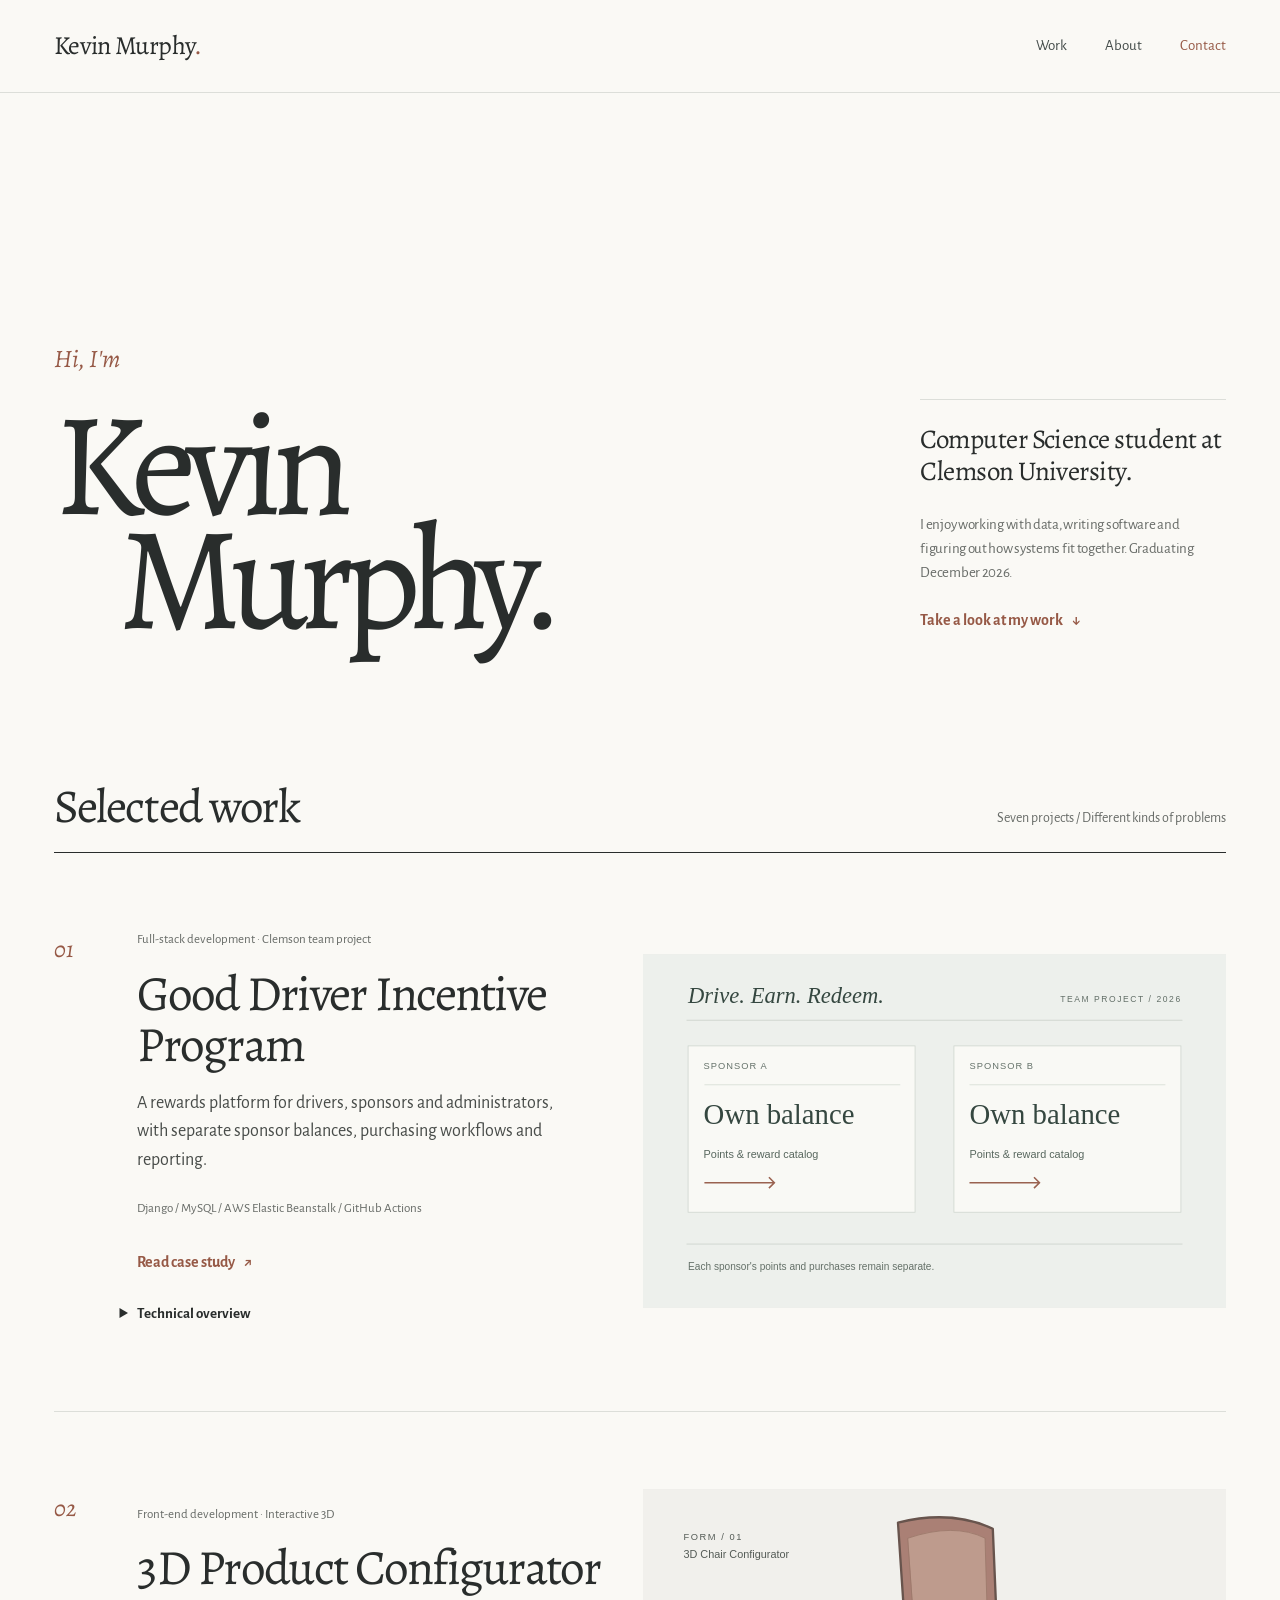
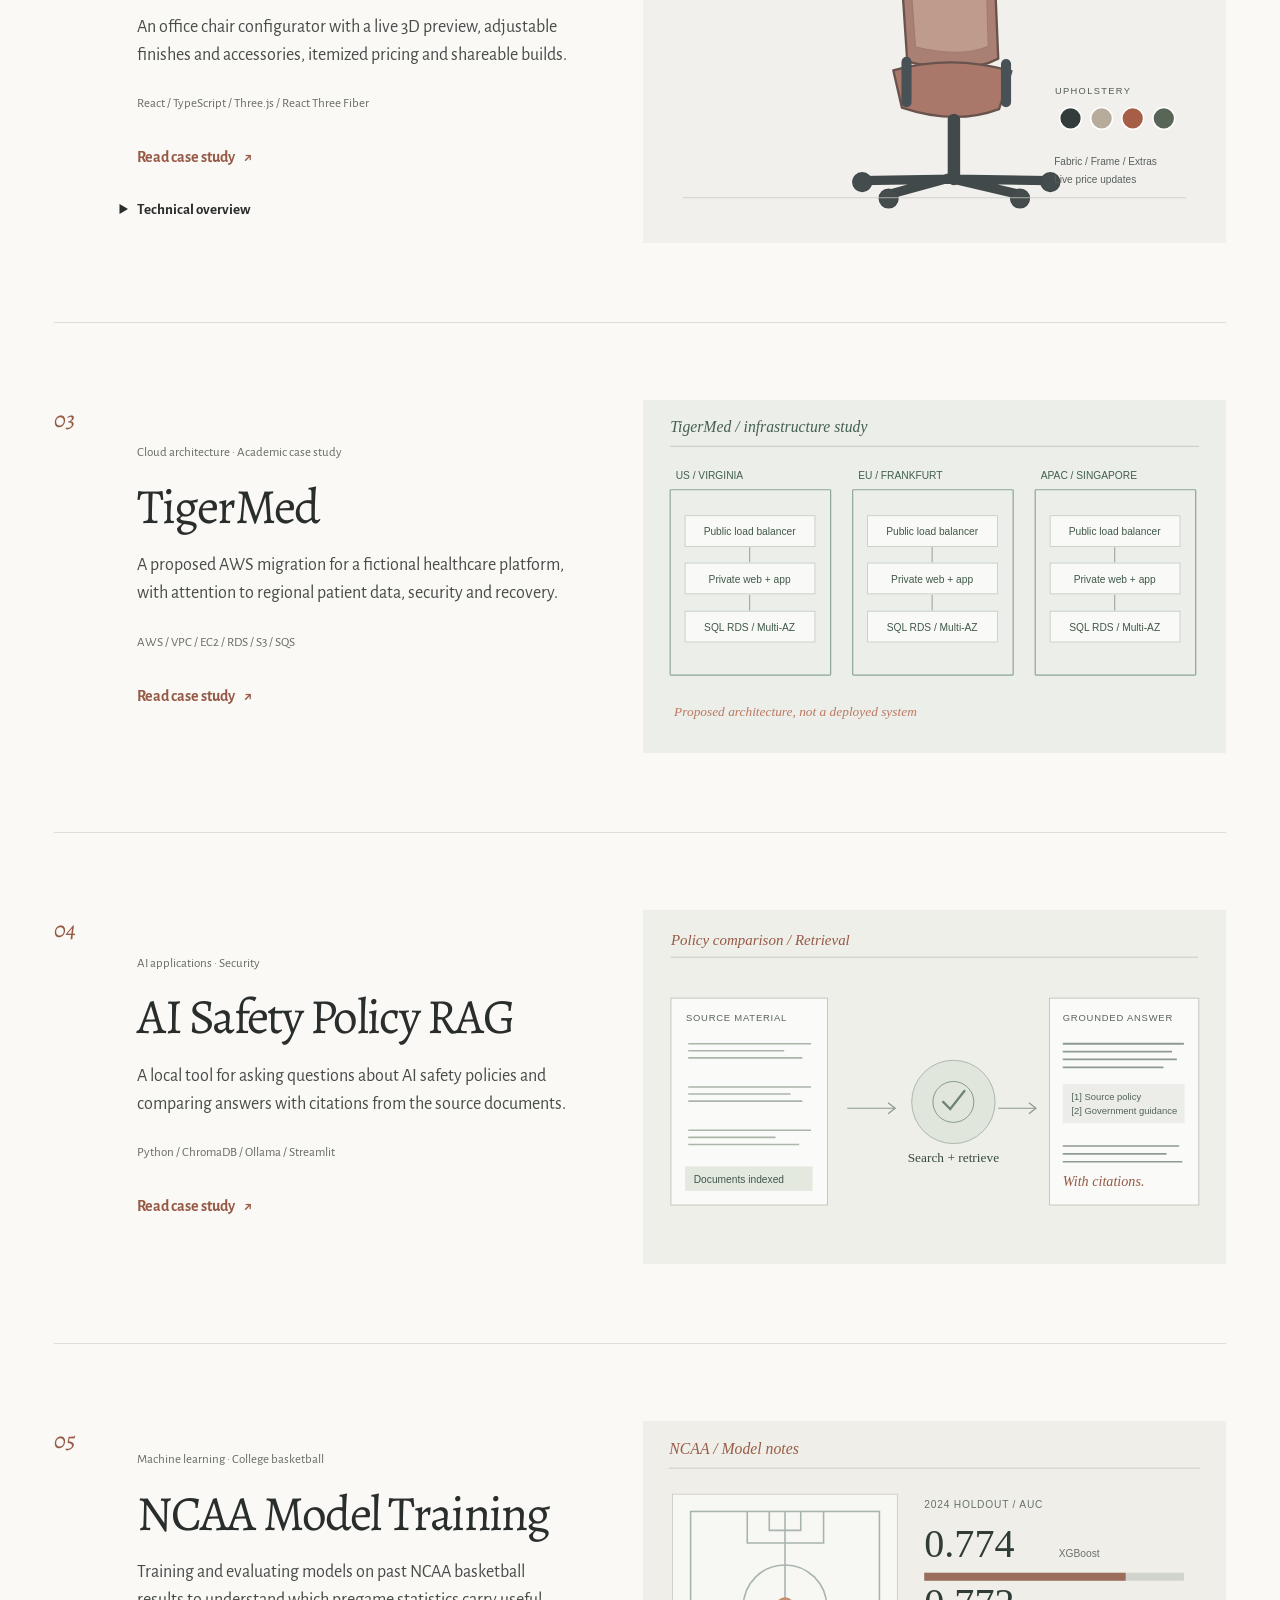
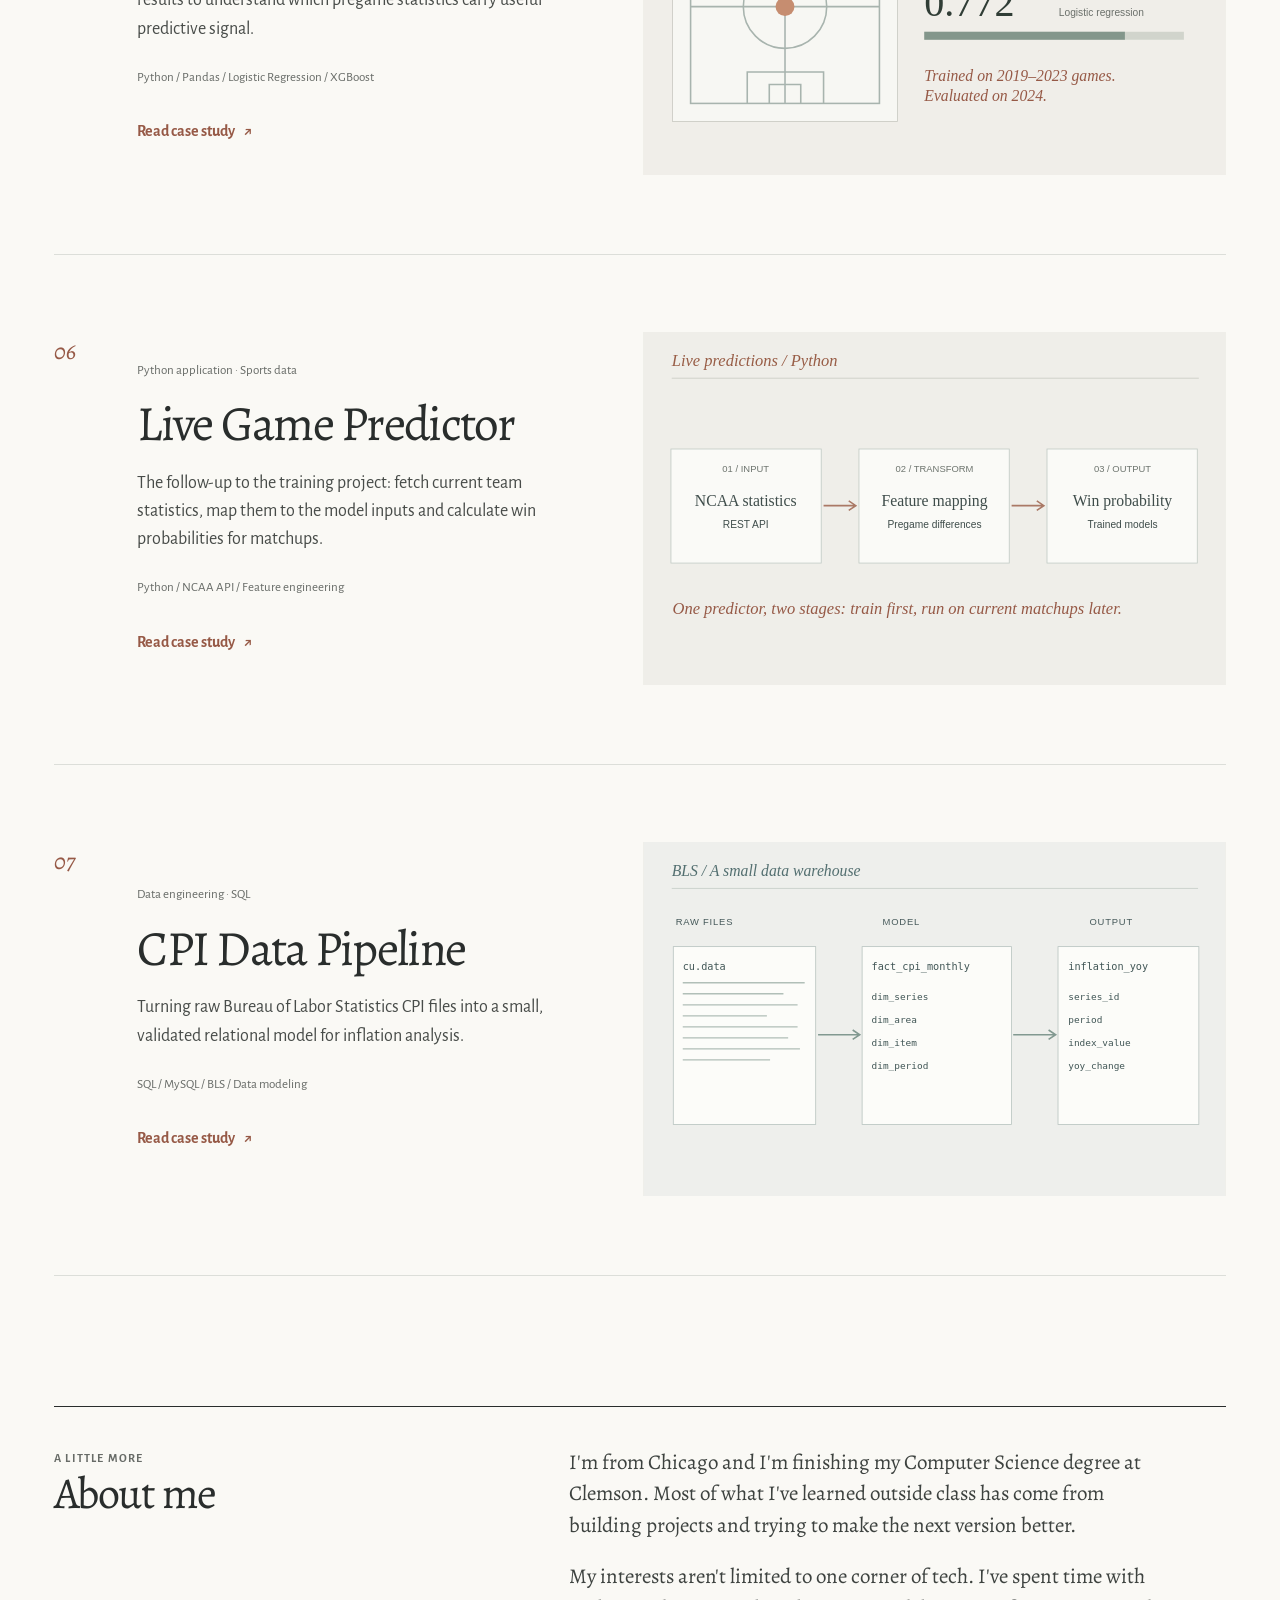
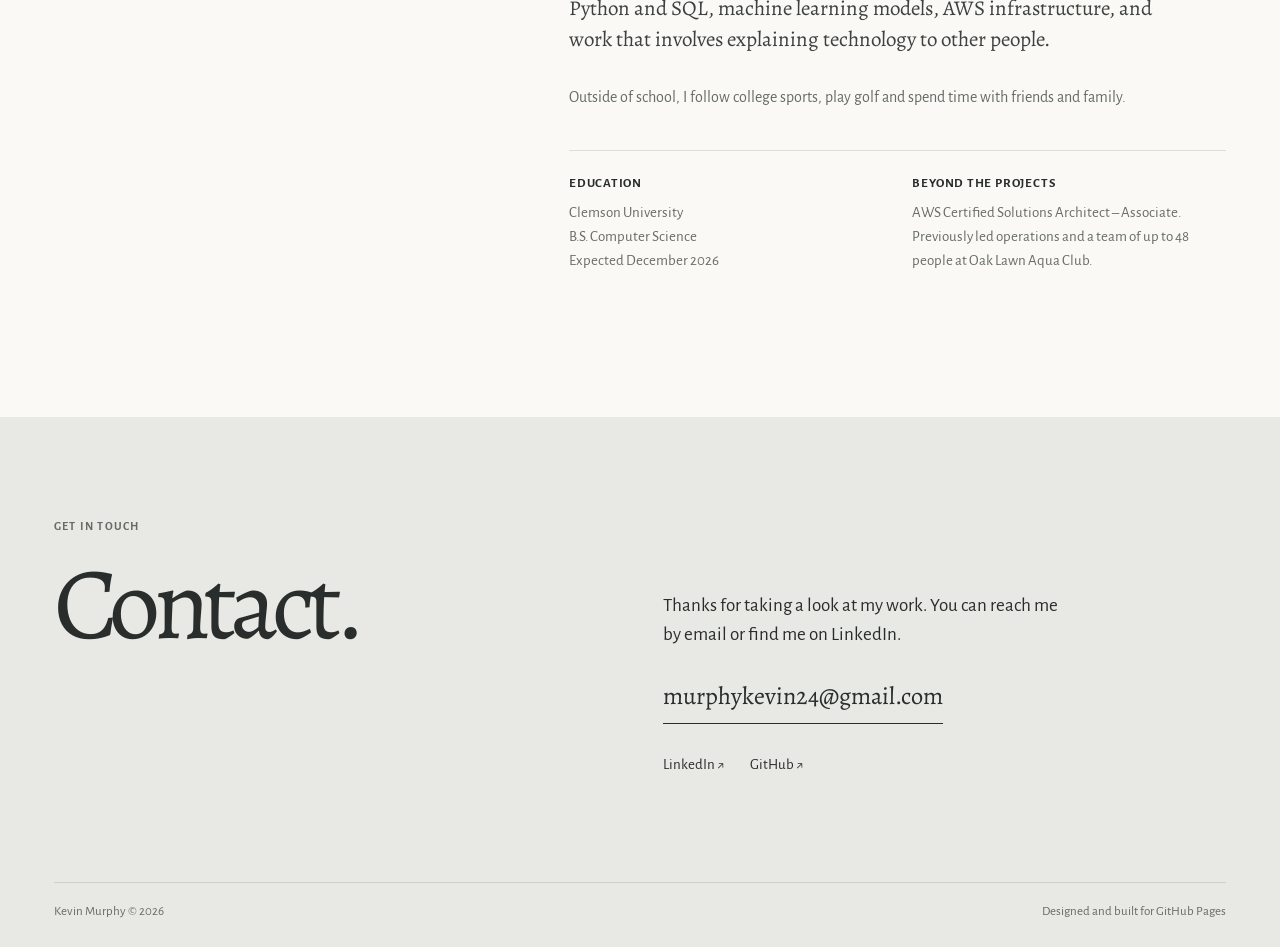
==== commit 4c70ce0c: "update, add two projects, help of Gen AI" ====
--- a/index.html
+++ b/index.html
@@ -1,46 +1,54 @@
-<!doctype html>
-<html lang="en"><head><meta charset="utf-8"><meta name="viewport" content="width=device-width,initial-scale=1">
-<meta name="color-scheme" content="light"><meta name="theme-color" content="#faf9f5">
-<title>Portfolio | Kevin Murphy</title><meta name="description" content="Kevin Murphy, Clemson University Computer Science student. Selected projects in data, machine learning, software and AWS cloud architecture.">
-<link rel="icon" type="image/svg+xml" href="assets/favicon.svg">
-<link rel="stylesheet" href="styles.css"></head><body>
+<!DOCTYPE html>
+
+<html lang="en"><head><meta charset="utf-8"/><meta content="width=device-width,initial-scale=1" name="viewport"/>
+<meta content="light" name="color-scheme"/><meta content="#faf9f5" name="theme-color"/>
+<title>Portfolio | Kevin Murphy</title><meta content="Kevin Murphy, Clemson University Computer Science student. Selected projects in data, machine learning, software and AWS cloud architecture." name="description"/>
+<link href="assets/favicon.svg" rel="icon" type="image/svg+xml"/>
+<link href="styles.css" rel="stylesheet"/></head><body>
 <a class="skip" href="#main">Skip to content</a>
-<header class="site-top"><div class="wrap header"><a class="brand" href="index.html" aria-label="Kevin Murphy homepage">Kevin Murphy<span class="period">.</span></a>
-<nav class="nav" aria-label="Main navigation"><a href="index.html#work">Work</a><a href="index.html#about">About</a><a href="index.html#contact" class="nav-contact">Contact</a></nav></div></header>
-
-<main id="main" class="wrap">
-<section class="home-hero" aria-labelledby="hero-title"><div><p class="hello">Hi, I'm</p><h1 id="hero-title" class="hero-name"><span>Kevin</span><span class="surname">Murphy.</span></h1></div>
+<header class="site-top"><div class="wrap header"><a aria-label="Kevin Murphy homepage" class="brand" href="index.html">Kevin Murphy<span class="period">.</span></a>
+<nav aria-label="Main navigation" class="nav"><a href="index.html#work">Work</a><a href="index.html#about">About</a><a class="nav-contact" href="index.html#contact">Contact</a></nav></div></header>
+<main class="wrap" id="main">
+<section aria-labelledby="hero-title" class="home-hero"><div><p class="hello">Hi, I'm</p><h1 class="hero-name" id="hero-title"><span>Kevin</span><span class="surname">Murphy.</span></h1></div>
 <div class="hero-summary"><p>Computer Science student at Clemson University.</p>
 <p class="extra">I enjoy working with data, writing software and figuring out how systems fit together. Graduating December 2026.</p>
-<a class="link-arrow" href="#work">Take a look at my work <span class="arrow" aria-hidden="true">↓</span></a></div></section>
-<section class="work" id="work" aria-label="Selected work"><div class="section-heading"><h2>Selected work</h2><span class="small">Five projects / Different kinds of problems</span></div>
-<article class="project-row"><span class="project-index" aria-hidden="true">01</span>
+<a class="link-arrow" href="#work">Take a look at my work <span aria-hidden="true" class="arrow">↓</span></a></div></section>
+<section aria-label="Selected work" class="work" id="work"><div class="section-heading"><h2>Selected work</h2><span class="small">Seven projects / Different kinds of problems</span></div>
+<article class="project-row"><span aria-hidden="true" class="project-index">01</span>
+<div class="project-description"><p class="category">Full-stack development · Clemson team project</p><h3><a href="projects/good-driver.html">Good Driver Incentive Program</a></h3>
+<p class="intro">A rewards platform for drivers, sponsors and administrators, with separate sponsor balances, purchasing workflows and reporting.</p><p class="tech-line">Django / MySQL / AWS Elastic Beanstalk / GitHub Actions</p>
+<a class="link-arrow" href="projects/good-driver.html">Read case study <span aria-hidden="true" class="arrow">↗</span></a><details class="project-expander"><summary>Technical overview</summary><p>Drivers can participate in multiple sponsor programs without mixing points. The Django application handles role-specific workflows, transaction-safe redemptions, imports and reporting. Hosted on AWS; code is not public due to course restrictions.</p><a href="projects/good-driver.html">See the full case study ↗</a></details></div>
+<a aria-label="Read Good Driver Incentive Program case study" class="project-media" href="projects/good-driver.html"><img alt="Conceptual visual showing independent sponsor balances and reward redemptions" loading="lazy" src="assets/good-driver-preview.svg"/></a></article><article class="project-row"><span aria-hidden="true" class="project-index">02</span>
+<div class="project-description"><p class="category">Front-end development · Interactive 3D</p><h3><a href="projects/chair-configurator.html">3D Product Configurator</a></h3>
+<p class="intro">An office chair configurator with a live 3D preview, adjustable finishes and accessories, itemized pricing and shareable builds.</p><p class="tech-line">React / TypeScript / Three.js / React Three Fiber</p>
+<a class="link-arrow" href="projects/chair-configurator.html">Read case study <span aria-hidden="true" class="arrow">↗</span></a><details class="project-expander"><summary>Technical overview</summary><p>The chair is modeled with procedural Three.js geometry. Typed React state drives model changes and a deterministic pricing function. URL query parameters preserve selections. This is a front-end concept rather than an actual storefront.</p><a href="projects/chair-configurator.html">See the full case study ↗</a></details></div>
+<a aria-label="Read 3D Product Configurator case study" class="project-media" href="projects/chair-configurator.html"><img alt="Illustrative office chair schematic with customizable finishes" loading="lazy" src="assets/chair-preview.svg"/></a></article><article class="project-row"><span aria-hidden="true" class="project-index">03</span>
 <div class="project-description"><p class="category">Cloud architecture · Academic case study</p><h3><a href="projects/tigermed.html">TigerMed</a></h3>
-<p class="intro">A proposed AWS migration for a fictional healthcare platform, with attention to regional patient data, security and recovery.</p><p class="tech-line">AWS / VPC / EC2 / RDS / S3 / SQS</p><a class="link-arrow" href="projects/tigermed.html">Read case study <span class="arrow" aria-hidden="true">↗</span></a></div>
-<a class="project-media" href="projects/tigermed.html" aria-label="Read TigerMed case study"><img loading="lazy" src="assets/tigermed-preview.svg" alt="Conceptual illustration of three planned AWS production regions"></a></article><article class="project-row"><span class="project-index" aria-hidden="true">02</span>
+<p class="intro">A proposed AWS migration for a fictional healthcare platform, with attention to regional patient data, security and recovery.</p><p class="tech-line">AWS / VPC / EC2 / RDS / S3 / SQS</p><a class="link-arrow" href="projects/tigermed.html">Read case study <span aria-hidden="true" class="arrow">↗</span></a></div>
+<a aria-label="Read TigerMed case study" class="project-media" href="projects/tigermed.html"><img alt="Conceptual illustration of three planned AWS production regions" loading="lazy" src="assets/tigermed-preview.svg"/></a></article><article class="project-row"><span aria-hidden="true" class="project-index">04</span>
 <div class="project-description"><p class="category">AI applications · Security</p><h3><a href="projects/rag.html">AI Safety Policy RAG</a></h3>
-<p class="intro">A local tool for asking questions about AI safety policies and comparing answers with citations from the source documents.</p><p class="tech-line">Python / ChromaDB / Ollama / Streamlit</p><a class="link-arrow" href="projects/rag.html">Read case study <span class="arrow" aria-hidden="true">↗</span></a></div>
-<a class="project-media" href="projects/rag.html" aria-label="Read AI Safety Policy RAG case study"><img loading="lazy" src="assets/rag-illustration.svg" alt="Diagram of AI governance documents feeding a citation-grounded answer"></a></article><article class="project-row"><span class="project-index" aria-hidden="true">03</span>
+<p class="intro">A local tool for asking questions about AI safety policies and comparing answers with citations from the source documents.</p><p class="tech-line">Python / ChromaDB / Ollama / Streamlit</p><a class="link-arrow" href="projects/rag.html">Read case study <span aria-hidden="true" class="arrow">↗</span></a></div>
+<a aria-label="Read AI Safety Policy RAG case study" class="project-media" href="projects/rag.html"><img alt="Diagram of AI governance documents feeding a citation-grounded answer" loading="lazy" src="assets/rag-illustration.svg"/></a></article><article class="project-row"><span aria-hidden="true" class="project-index">05</span>
 <div class="project-description"><p class="category">Machine learning · College basketball</p><h3><a href="projects/ncaa-training.html">NCAA Model Training</a></h3>
-<p class="intro">Training and evaluating models on past NCAA basketball results to understand which pregame statistics carry useful predictive signal.</p><p class="tech-line">Python / Pandas / Logistic Regression / XGBoost</p><a class="link-arrow" href="projects/ncaa-training.html">Read case study <span class="arrow" aria-hidden="true">↗</span></a></div>
-<a class="project-media" href="projects/ncaa-training.html" aria-label="Read NCAA Model Training case study"><img loading="lazy" src="assets/basketball-model.svg" alt="Basketball court sketch and held-out performance of two machine learning models"></a></article><article class="project-row"><span class="project-index" aria-hidden="true">04</span>
+<p class="intro">Training and evaluating models on past NCAA basketball results to understand which pregame statistics carry useful predictive signal.</p><p class="tech-line">Python / Pandas / Logistic Regression / XGBoost</p><a class="link-arrow" href="projects/ncaa-training.html">Read case study <span aria-hidden="true" class="arrow">↗</span></a></div>
+<a aria-label="Read NCAA Model Training case study" class="project-media" href="projects/ncaa-training.html"><img alt="Basketball court sketch and held-out performance of two machine learning models" loading="lazy" src="assets/basketball-model.svg"/></a></article><article class="project-row"><span aria-hidden="true" class="project-index">06</span>
 <div class="project-description"><p class="category">Python application · Sports data</p><h3><a href="projects/ncaa-predictor.html">Live Game Predictor</a></h3>
-<p class="intro">The follow-up to the training project: fetch current team statistics, map them to the model inputs and calculate win probabilities for matchups.</p><p class="tech-line">Python / NCAA API / Feature engineering</p><a class="link-arrow" href="projects/ncaa-predictor.html">Read case study <span class="arrow" aria-hidden="true">↗</span></a></div>
-<a class="project-media" href="projects/ncaa-predictor.html" aria-label="Read Live Game Predictor case study"><img loading="lazy" src="assets/live-predictor.svg" alt="Live NCAA statistics passing through feature mapping to model predictions"></a></article><article class="project-row"><span class="project-index" aria-hidden="true">05</span>
+<p class="intro">The follow-up to the training project: fetch current team statistics, map them to the model inputs and calculate win probabilities for matchups.</p><p class="tech-line">Python / NCAA API / Feature engineering</p><a class="link-arrow" href="projects/ncaa-predictor.html">Read case study <span aria-hidden="true" class="arrow">↗</span></a></div>
+<a aria-label="Read Live Game Predictor case study" class="project-media" href="projects/ncaa-predictor.html"><img alt="Live NCAA statistics passing through feature mapping to model predictions" loading="lazy" src="assets/live-predictor.svg"/></a></article><article class="project-row"><span aria-hidden="true" class="project-index">07</span>
 <div class="project-description"><p class="category">Data engineering · SQL</p><h3><a href="projects/cpi.html">CPI Data Pipeline</a></h3>
-<p class="intro">Turning raw Bureau of Labor Statistics CPI files into a small, validated relational model for inflation analysis.</p><p class="tech-line">SQL / MySQL / BLS / Data modeling</p><a class="link-arrow" href="projects/cpi.html">Read case study <span class="arrow" aria-hidden="true">↗</span></a></div>
-<a class="project-media" href="projects/cpi.html" aria-label="Read CPI Data Pipeline case study"><img loading="lazy" src="assets/cpi-pipeline.svg" alt="BLS raw data transformed into fact and dimension tables and analysis views"></a></article></section>
-<section class="about-section" id="about" aria-labelledby="about-title"><div><span class="eyebrow">A little more</span><h2 id="about-title">About me</h2></div><div class="about-content">
+<p class="intro">Turning raw Bureau of Labor Statistics CPI files into a small, validated relational model for inflation analysis.</p><p class="tech-line">SQL / MySQL / BLS / Data modeling</p><a class="link-arrow" href="projects/cpi.html">Read case study <span aria-hidden="true" class="arrow">↗</span></a></div>
+<a aria-label="Read CPI Data Pipeline case study" class="project-media" href="projects/cpi.html"><img alt="BLS raw data transformed into fact and dimension tables and analysis views" loading="lazy" src="assets/cpi-pipeline.svg"/></a></article></section>
+<section aria-labelledby="about-title" class="about-section" id="about"><div><span class="eyebrow">A little more</span><h2 id="about-title">About me</h2></div><div class="about-content">
 <p>I'm from Chicago and I'm finishing my Computer Science degree at Clemson. Most of what I've learned outside class has come from building projects and trying to make the next version better.</p>
 <p>My interests aren't limited to one corner of tech. I've spent time with Python and SQL, machine learning models, AWS infrastructure, and work that involves explaining technology to other people.</p>
 <p class="quiet">Outside of school, I follow college sports, play golf and spend time with friends and family.</p>
-<div class="about-details"><div><h4>Education</h4><p>Clemson University<br>B.S. Computer Science<br>Expected December 2026</p></div>
+<div class="about-details"><div><h4>Education</h4><p>Clemson University<br/>B.S. Computer Science<br/>Expected December 2026</p></div>
 <div><h4>Beyond the projects</h4><p>AWS Certified Solutions Architect – Associate. Previously led operations and a team of up to 48 people at Oak Lawn Aqua Club.</p></div></div>
 </div></section>
-</main><footer id="contact" class="footer"><div class="wrap">
+</main><footer class="footer" id="contact"><div class="wrap">
 <div class="footer-grid"><div><div class="eyebrow">Get in touch</div><h2>Contact.</h2></div>
 <div class="footer-right"><p>Thanks for taking a look at my work. You can reach me by email or find me on LinkedIn.</p>
 <a class="footer-email" href="mailto:murphykevin24@gmail.com">murphykevin24@gmail.com</a>
-<div class="footer-links"><a href="https://www.linkedin.com/in/kevinmurphy1202/" target="_blank" rel="noopener noreferrer">LinkedIn ↗</a><a href="https://github.com/kevinmurphy02" target="_blank" rel="noopener noreferrer">GitHub ↗</a></div></div></div>
+<div class="footer-links"><a href="https://www.linkedin.com/in/kevinmurphy1202/" rel="noopener noreferrer" target="_blank">LinkedIn ↗</a><a href="https://github.com/kevinmurphy02" rel="noopener noreferrer" target="_blank">GitHub ↗</a></div></div></div>
 <div class="footer-meta"><span>Kevin Murphy © 2026</span><span>Designed and built for GitHub Pages</span></div>
 </div></footer></body></html>
--- a/styles.css
+++ b/styles.css
@@ -73,7 +73,7 @@
 .footer h2{font-size:clamp(63px,8vw,116px);line-height:.95;letter-spacing:-.065em;margin:20px 0 35px}
 .footer-right{padding-top:75px;max-width:400px}
 .footer-right p{font-size:19px;margin:0 0 28px}
-.footer-email{font-family:var(--font-serif);font-size:clamp(24px,3vw,38px);border-bottom:1px solid var(--ink);padding-bottom:8px;overflow-wrap:anywhere}
+.footer-email{font-family:var(--font-serif);font-size:clamp(16px,1.9vw,26px);border-bottom:1px solid var(--ink);padding-bottom:8px;white-space:nowrap;display:inline-block;max-width:100%}
 .footer-links{display:flex;gap:25px;margin-top:30px;font-size:15px}
 .footer-meta{border-top:1px solid #ccd0c8;padding-top:19px;margin-top:105px;display:flex;justify-content:space-between;gap:12px;color:var(--secondary);font-size:13px}
 /* Article */
@@ -132,3 +132,16 @@
 @media(max-width:760px){.wrap{width:calc(100% - 42px)}.header{height:auto;min-height:82px;flex-wrap:wrap;padding:18px 0 16px}.brand{font-size:24px}.nav{gap:20px;font-size:14px}.home-hero{grid-template-columns:1fr;min-height:auto;gap:85px;padding-top:95px;padding-bottom:105px}.hero-name{font-size:clamp(79px,15vw,125px)}.hero-summary{max-width:490px;margin-left:20%}.hero-summary p{font-size:26px}.project-row{grid-template-columns:30px 1fr;gap:15px 20px;padding:56px 0 60px}.project-description{grid-column:2}.project-media{grid-column:2;grid-row:2;margin-top:15px}.project-description h3{font-size:45px}.about-section{grid-template-columns:1fr;gap:25px;margin-bottom:100px}.about-content{max-width:640px}.footer{padding-top:65px}.footer-grid{grid-template-columns:1fr;gap:0}.footer-right{padding-top:5px}.footer-meta{margin-top:65px}.article-lead{grid-template-columns:1fr;gap:35px;margin-bottom:55px}.article-lead h1{font-size:clamp(64px,11vw,100px)}.article-facts{max-width:500px}.article-image{padding:20px;min-height:200px;margin-bottom:100px}.article-section{grid-template-columns:1fr;gap:20px;padding:48px 0}.article-section h2{font-size:33px}.article-section .copy{font-size:22px}.article-end{flex-direction:column}.article-actions{align-items:flex-start;text-align:left}.back-link{margin:35px 0 55px}}
 @media(max-width:450px){.wrap{width:calc(100% - 34px)}.nav{gap:14px;font-size:13px}.brand{font-size:22px}.home-hero{padding-top:75px;padding-bottom:88px;gap:66px}.hero-name{font-size:clamp(67px,16vw,82px)}.hero-summary{margin-left:11%}.hero-summary p{font-size:24px}.section-heading h2{font-size:40px}.project-row{grid-template-columns:23px 1fr;gap:12px}.project-description h3{font-size:39px}.project-description .intro{font-size:17px}.project-media{aspect-ratio:1.25}.about-details{grid-template-columns:1fr;gap:23px}.footer h2{font-size:70px}.footer-meta{flex-direction:column;gap:3px}.article-lead h1{font-size:clamp(60px,13vw,76px)}.article-lead .dek{font-size:23px}.article-image{padding:13px}.metric-strip{grid-template-columns:1fr}.metric+.metric{border-left:none;border-top:1px solid var(--line);padding-left:0}.process{grid-template-columns:1fr 1fr}.process div:nth-child(2){border-right:0}.process div:nth-child(-n+2){border-bottom:1px solid var(--line)}.process div:nth-child(3){padding-left:0}}
 @media(prefers-reduced-motion:reduce){html{scroll-behavior:auto}*,*::before,*::after{transition-duration:0s!important;animation-duration:0s!important}}
+
+/* Small, optional in-page context for the two new projects. */
+.project-expander{font-size:15px;line-height:1.58;margin-top:20px;max-width:420px;color:var(--secondary)}
+.project-expander summary{cursor:pointer;display:list-item;list-style:disclosure-closed;font-weight:600;color:var(--ink);padding:6px 0}
+.project-expander[open] summary{list-style:disclosure-open}
+.project-expander p{margin:8px 0 12px}
+.project-expander a{color:var(--oxide);border-bottom:1px solid currentColor}
+.article-lead h1{overflow-wrap:break-word}
+@media (max-width:450px){.footer-email{font-size:clamp(15px,4vw,18px)}}
+
+/* Long descriptive case-study titles should feel lighter than the short ones. */
+.article-lead h1.long-title{font-size:clamp(53px,6.4vw,88px);line-height:.96;letter-spacing:-.055em}
+@media(max-width:760px){.article-lead h1.long-title{font-size:clamp(48px,9.7vw,74px);overflow-wrap:break-word}}
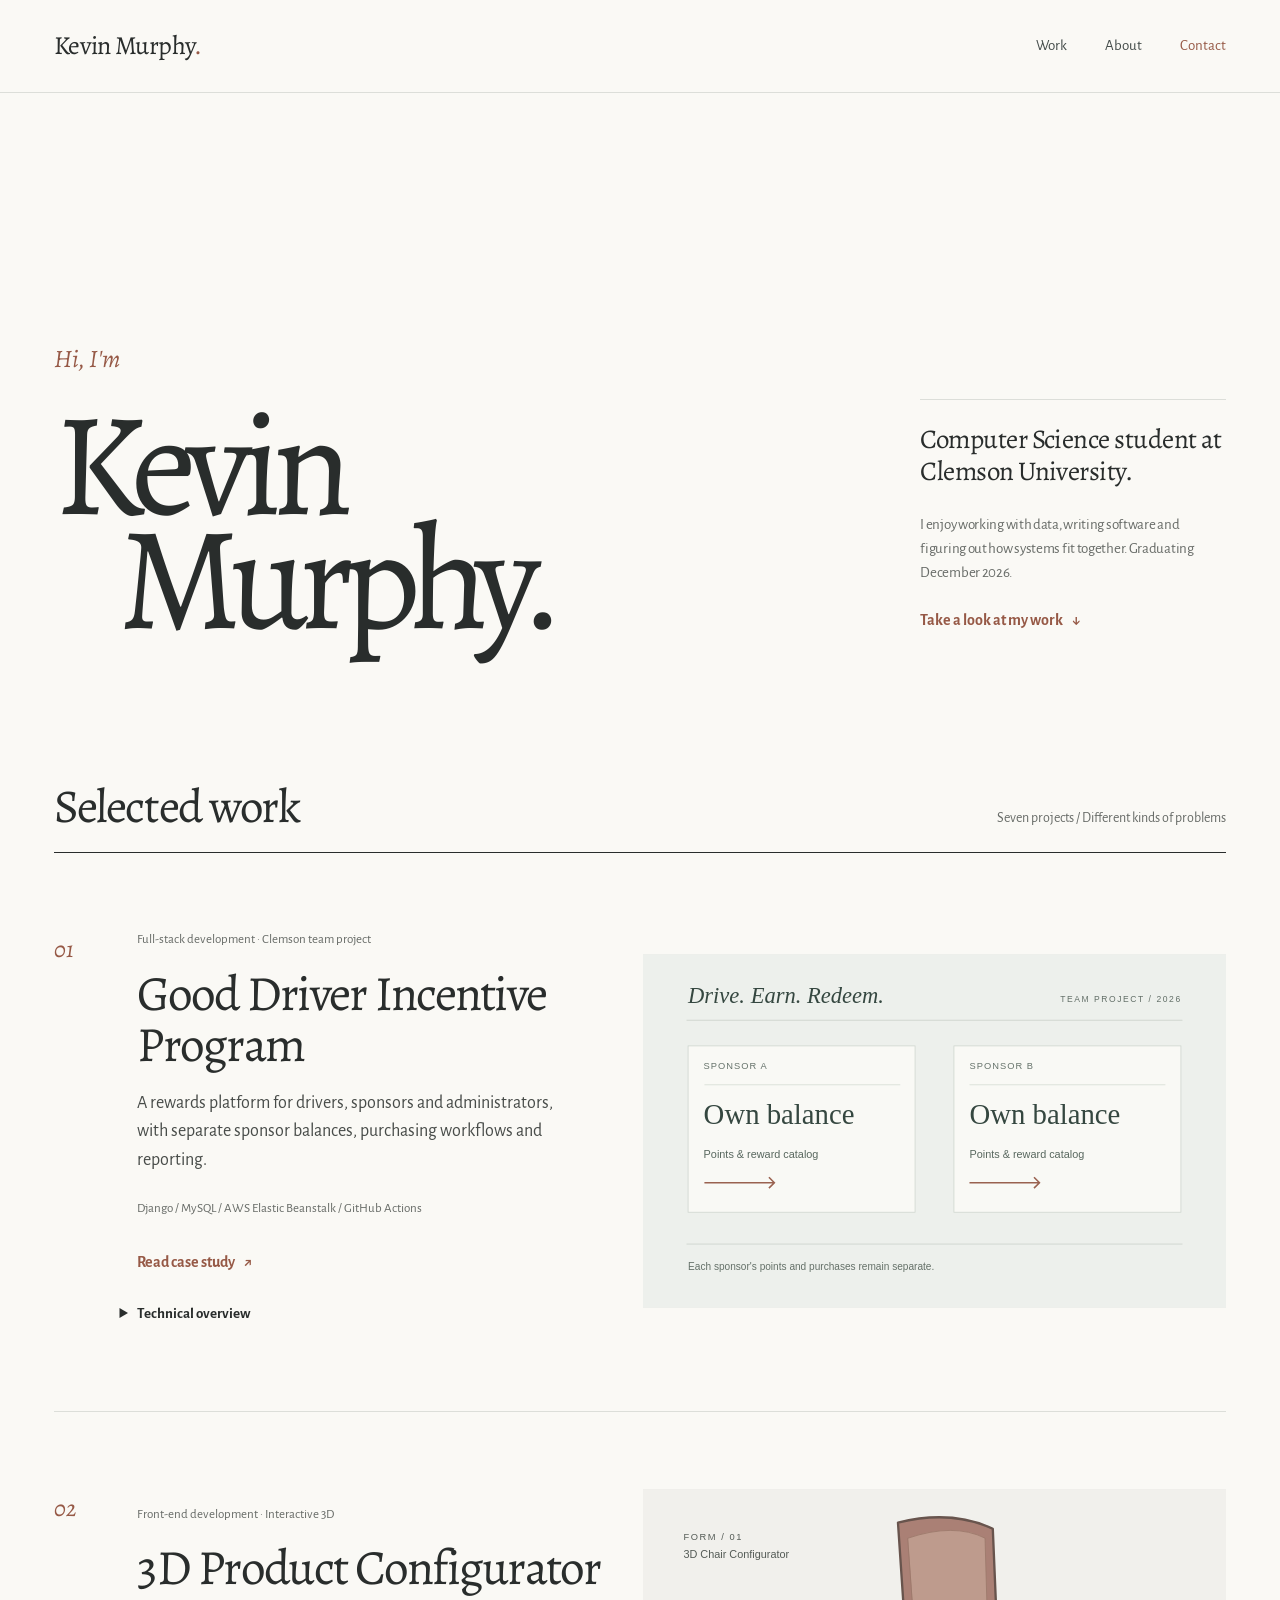
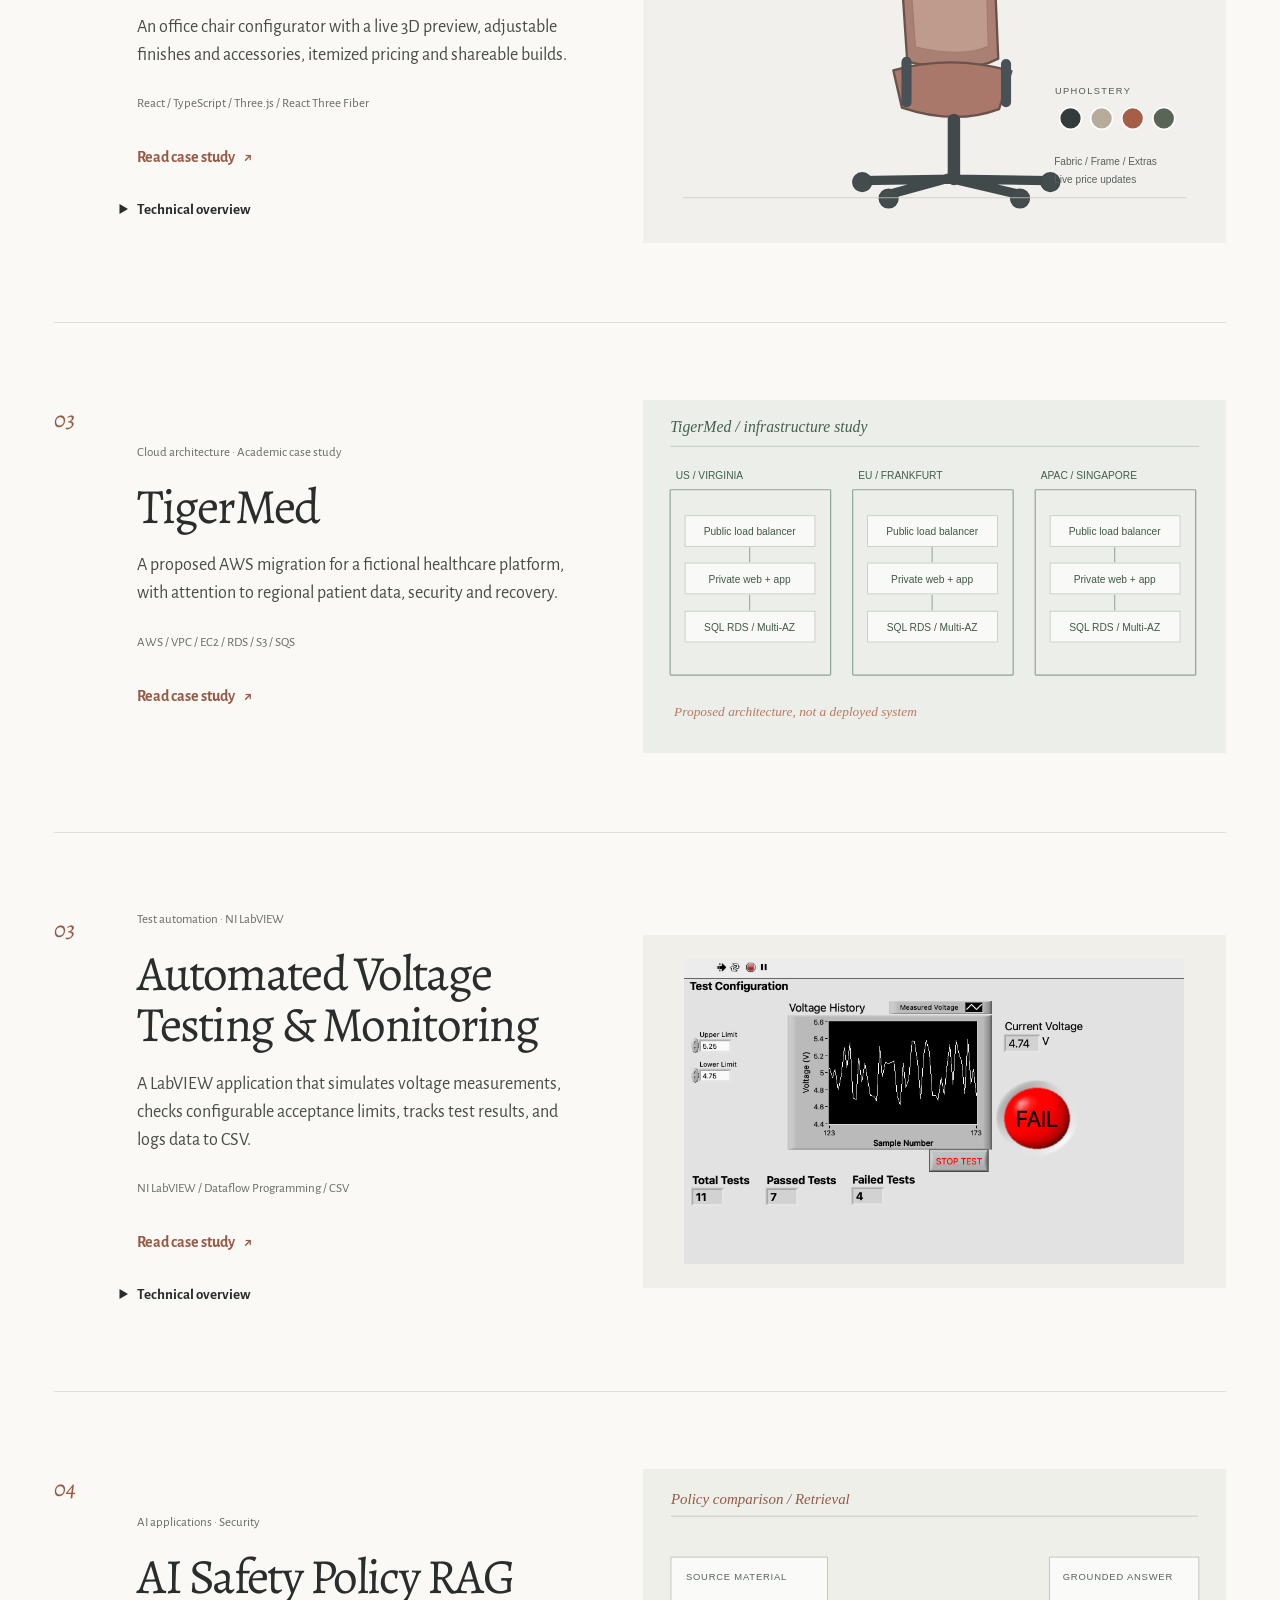
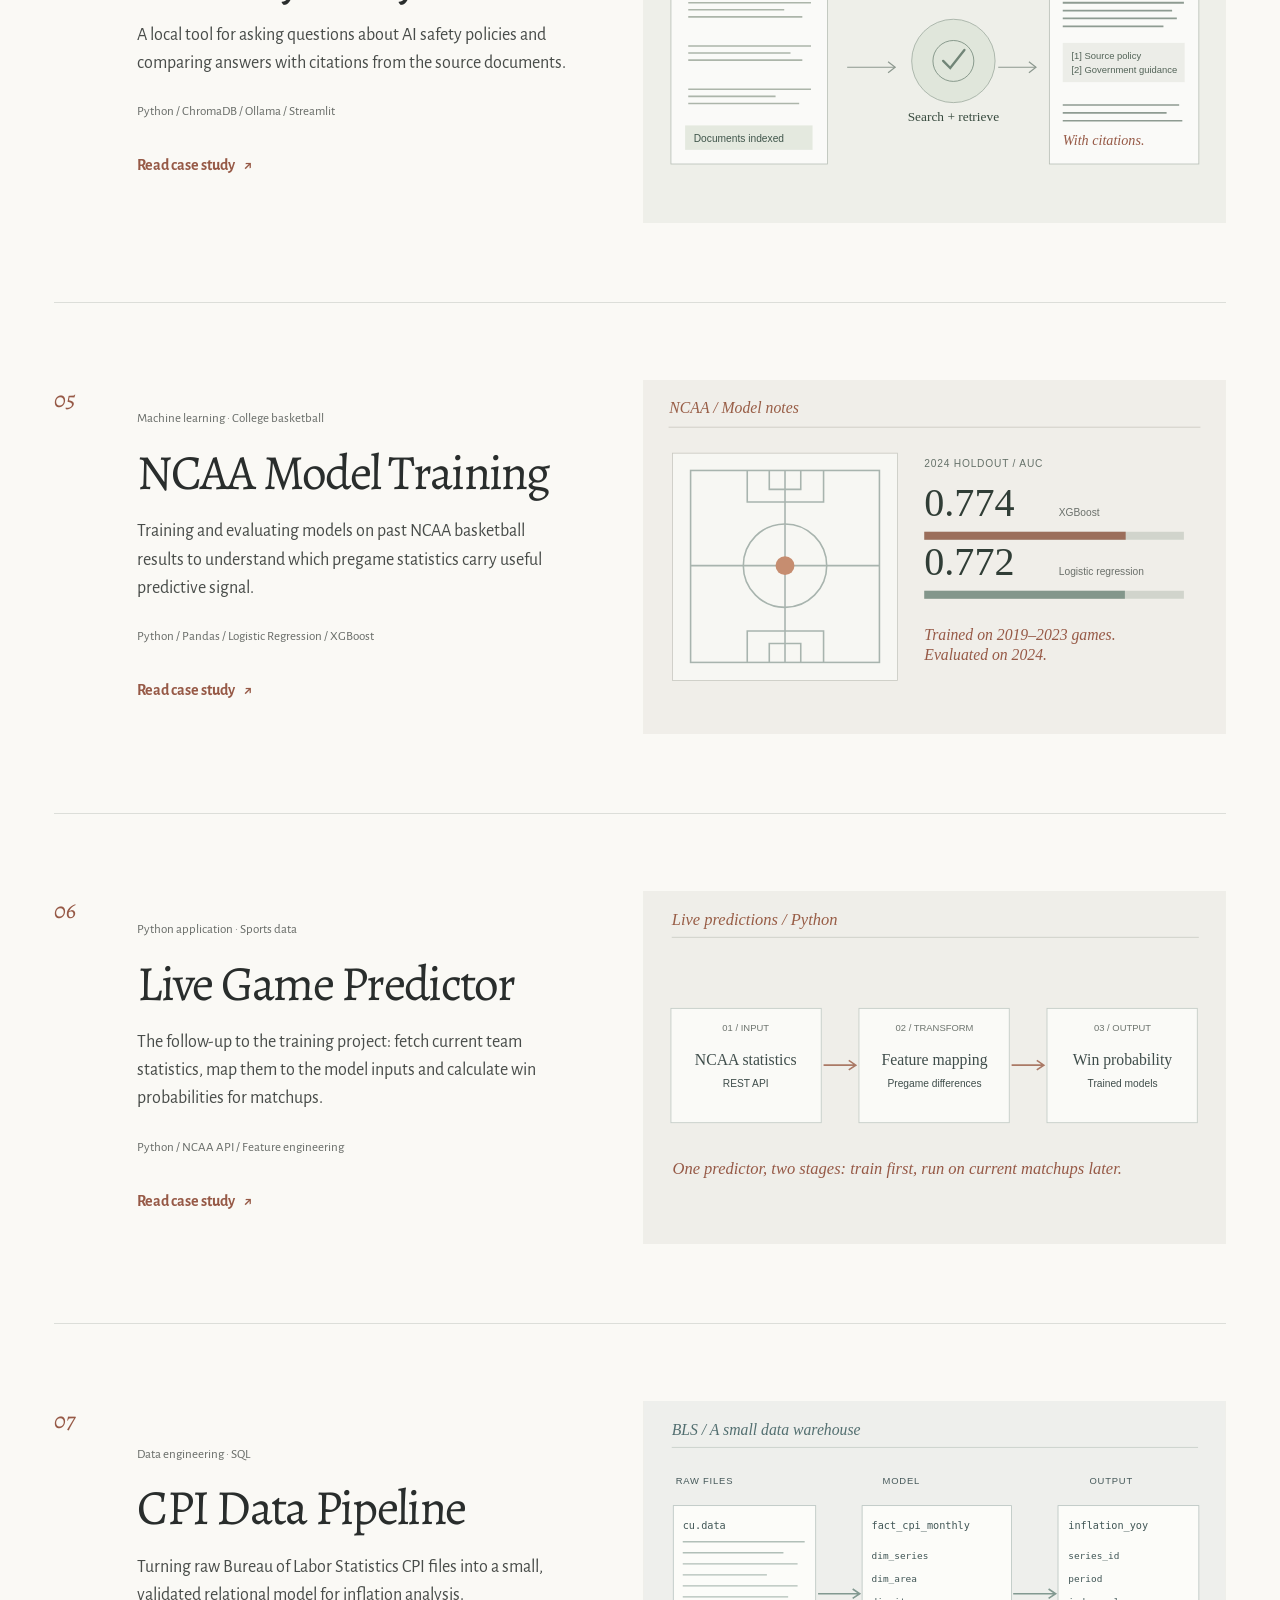
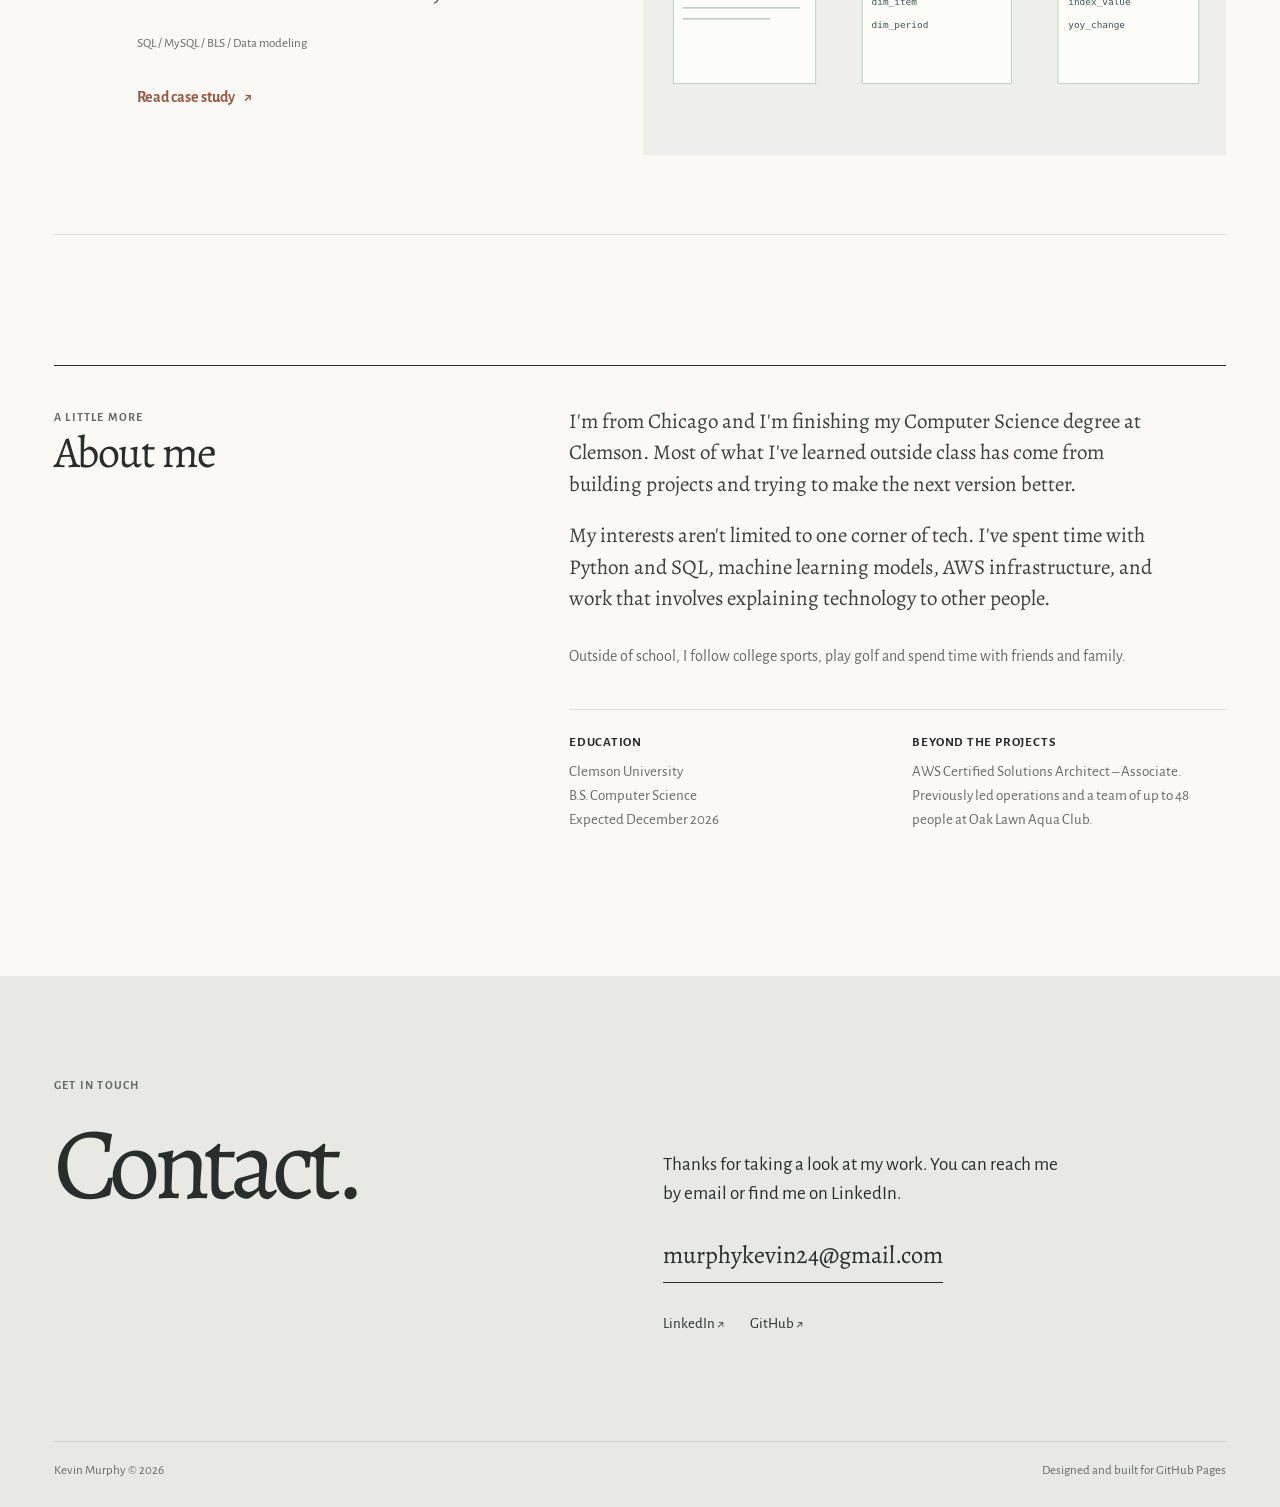
==== commit 81f148ff: "Add voltage monitor project" ====
--- a/index.html
+++ b/index.html
@@ -1,54 +1,401 @@
 <!DOCTYPE html>
-
-<html lang="en"><head><meta charset="utf-8"/><meta content="width=device-width,initial-scale=1" name="viewport"/>
-<meta content="light" name="color-scheme"/><meta content="#faf9f5" name="theme-color"/>
-<title>Portfolio | Kevin Murphy</title><meta content="Kevin Murphy, Clemson University Computer Science student. Selected projects in data, machine learning, software and AWS cloud architecture." name="description"/>
-<link href="assets/favicon.svg" rel="icon" type="image/svg+xml"/>
-<link href="styles.css" rel="stylesheet"/></head><body>
-<a class="skip" href="#main">Skip to content</a>
-<header class="site-top"><div class="wrap header"><a aria-label="Kevin Murphy homepage" class="brand" href="index.html">Kevin Murphy<span class="period">.</span></a>
-<nav aria-label="Main navigation" class="nav"><a href="index.html#work">Work</a><a href="index.html#about">About</a><a class="nav-contact" href="index.html#contact">Contact</a></nav></div></header>
-<main class="wrap" id="main">
-<section aria-labelledby="hero-title" class="home-hero"><div><p class="hello">Hi, I'm</p><h1 class="hero-name" id="hero-title"><span>Kevin</span><span class="surname">Murphy.</span></h1></div>
-<div class="hero-summary"><p>Computer Science student at Clemson University.</p>
-<p class="extra">I enjoy working with data, writing software and figuring out how systems fit together. Graduating December 2026.</p>
-<a class="link-arrow" href="#work">Take a look at my work <span aria-hidden="true" class="arrow">↓</span></a></div></section>
-<section aria-label="Selected work" class="work" id="work"><div class="section-heading"><h2>Selected work</h2><span class="small">Seven projects / Different kinds of problems</span></div>
-<article class="project-row"><span aria-hidden="true" class="project-index">01</span>
-<div class="project-description"><p class="category">Full-stack development · Clemson team project</p><h3><a href="projects/good-driver.html">Good Driver Incentive Program</a></h3>
-<p class="intro">A rewards platform for drivers, sponsors and administrators, with separate sponsor balances, purchasing workflows and reporting.</p><p class="tech-line">Django / MySQL / AWS Elastic Beanstalk / GitHub Actions</p>
-<a class="link-arrow" href="projects/good-driver.html">Read case study <span aria-hidden="true" class="arrow">↗</span></a><details class="project-expander"><summary>Technical overview</summary><p>Drivers can participate in multiple sponsor programs without mixing points. The Django application handles role-specific workflows, transaction-safe redemptions, imports and reporting. Hosted on AWS; code is not public due to course restrictions.</p><a href="projects/good-driver.html">See the full case study ↗</a></details></div>
-<a aria-label="Read Good Driver Incentive Program case study" class="project-media" href="projects/good-driver.html"><img alt="Conceptual visual showing independent sponsor balances and reward redemptions" loading="lazy" src="assets/good-driver-preview.svg"/></a></article><article class="project-row"><span aria-hidden="true" class="project-index">02</span>
-<div class="project-description"><p class="category">Front-end development · Interactive 3D</p><h3><a href="projects/chair-configurator.html">3D Product Configurator</a></h3>
-<p class="intro">An office chair configurator with a live 3D preview, adjustable finishes and accessories, itemized pricing and shareable builds.</p><p class="tech-line">React / TypeScript / Three.js / React Three Fiber</p>
-<a class="link-arrow" href="projects/chair-configurator.html">Read case study <span aria-hidden="true" class="arrow">↗</span></a><details class="project-expander"><summary>Technical overview</summary><p>The chair is modeled with procedural Three.js geometry. Typed React state drives model changes and a deterministic pricing function. URL query parameters preserve selections. This is a front-end concept rather than an actual storefront.</p><a href="projects/chair-configurator.html">See the full case study ↗</a></details></div>
-<a aria-label="Read 3D Product Configurator case study" class="project-media" href="projects/chair-configurator.html"><img alt="Illustrative office chair schematic with customizable finishes" loading="lazy" src="assets/chair-preview.svg"/></a></article><article class="project-row"><span aria-hidden="true" class="project-index">03</span>
-<div class="project-description"><p class="category">Cloud architecture · Academic case study</p><h3><a href="projects/tigermed.html">TigerMed</a></h3>
-<p class="intro">A proposed AWS migration for a fictional healthcare platform, with attention to regional patient data, security and recovery.</p><p class="tech-line">AWS / VPC / EC2 / RDS / S3 / SQS</p><a class="link-arrow" href="projects/tigermed.html">Read case study <span aria-hidden="true" class="arrow">↗</span></a></div>
-<a aria-label="Read TigerMed case study" class="project-media" href="projects/tigermed.html"><img alt="Conceptual illustration of three planned AWS production regions" loading="lazy" src="assets/tigermed-preview.svg"/></a></article><article class="project-row"><span aria-hidden="true" class="project-index">04</span>
-<div class="project-description"><p class="category">AI applications · Security</p><h3><a href="projects/rag.html">AI Safety Policy RAG</a></h3>
-<p class="intro">A local tool for asking questions about AI safety policies and comparing answers with citations from the source documents.</p><p class="tech-line">Python / ChromaDB / Ollama / Streamlit</p><a class="link-arrow" href="projects/rag.html">Read case study <span aria-hidden="true" class="arrow">↗</span></a></div>
-<a aria-label="Read AI Safety Policy RAG case study" class="project-media" href="projects/rag.html"><img alt="Diagram of AI governance documents feeding a citation-grounded answer" loading="lazy" src="assets/rag-illustration.svg"/></a></article><article class="project-row"><span aria-hidden="true" class="project-index">05</span>
-<div class="project-description"><p class="category">Machine learning · College basketball</p><h3><a href="projects/ncaa-training.html">NCAA Model Training</a></h3>
-<p class="intro">Training and evaluating models on past NCAA basketball results to understand which pregame statistics carry useful predictive signal.</p><p class="tech-line">Python / Pandas / Logistic Regression / XGBoost</p><a class="link-arrow" href="projects/ncaa-training.html">Read case study <span aria-hidden="true" class="arrow">↗</span></a></div>
-<a aria-label="Read NCAA Model Training case study" class="project-media" href="projects/ncaa-training.html"><img alt="Basketball court sketch and held-out performance of two machine learning models" loading="lazy" src="assets/basketball-model.svg"/></a></article><article class="project-row"><span aria-hidden="true" class="project-index">06</span>
-<div class="project-description"><p class="category">Python application · Sports data</p><h3><a href="projects/ncaa-predictor.html">Live Game Predictor</a></h3>
-<p class="intro">The follow-up to the training project: fetch current team statistics, map them to the model inputs and calculate win probabilities for matchups.</p><p class="tech-line">Python / NCAA API / Feature engineering</p><a class="link-arrow" href="projects/ncaa-predictor.html">Read case study <span aria-hidden="true" class="arrow">↗</span></a></div>
-<a aria-label="Read Live Game Predictor case study" class="project-media" href="projects/ncaa-predictor.html"><img alt="Live NCAA statistics passing through feature mapping to model predictions" loading="lazy" src="assets/live-predictor.svg"/></a></article><article class="project-row"><span aria-hidden="true" class="project-index">07</span>
-<div class="project-description"><p class="category">Data engineering · SQL</p><h3><a href="projects/cpi.html">CPI Data Pipeline</a></h3>
-<p class="intro">Turning raw Bureau of Labor Statistics CPI files into a small, validated relational model for inflation analysis.</p><p class="tech-line">SQL / MySQL / BLS / Data modeling</p><a class="link-arrow" href="projects/cpi.html">Read case study <span aria-hidden="true" class="arrow">↗</span></a></div>
-<a aria-label="Read CPI Data Pipeline case study" class="project-media" href="projects/cpi.html"><img alt="BLS raw data transformed into fact and dimension tables and analysis views" loading="lazy" src="assets/cpi-pipeline.svg"/></a></article></section>
-<section aria-labelledby="about-title" class="about-section" id="about"><div><span class="eyebrow">A little more</span><h2 id="about-title">About me</h2></div><div class="about-content">
-<p>I'm from Chicago and I'm finishing my Computer Science degree at Clemson. Most of what I've learned outside class has come from building projects and trying to make the next version better.</p>
-<p>My interests aren't limited to one corner of tech. I've spent time with Python and SQL, machine learning models, AWS infrastructure, and work that involves explaining technology to other people.</p>
-<p class="quiet">Outside of school, I follow college sports, play golf and spend time with friends and family.</p>
-<div class="about-details"><div><h4>Education</h4><p>Clemson University<br/>B.S. Computer Science<br/>Expected December 2026</p></div>
-<div><h4>Beyond the projects</h4><p>AWS Certified Solutions Architect – Associate. Previously led operations and a team of up to 48 people at Oak Lawn Aqua Club.</p></div></div>
-</div></section>
-</main><footer class="footer" id="contact"><div class="wrap">
-<div class="footer-grid"><div><div class="eyebrow">Get in touch</div><h2>Contact.</h2></div>
-<div class="footer-right"><p>Thanks for taking a look at my work. You can reach me by email or find me on LinkedIn.</p>
-<a class="footer-email" href="mailto:murphykevin24@gmail.com">murphykevin24@gmail.com</a>
-<div class="footer-links"><a href="https://www.linkedin.com/in/kevinmurphy1202/" rel="noopener noreferrer" target="_blank">LinkedIn ↗</a><a href="https://github.com/kevinmurphy02" rel="noopener noreferrer" target="_blank">GitHub ↗</a></div></div></div>
-<div class="footer-meta"><span>Kevin Murphy © 2026</span><span>Designed and built for GitHub Pages</span></div>
-</div></footer></body></html>+<html lang="en">
+  <head>
+    <meta charset="utf-8"/>
+    <meta content="width=device-width,initial-scale=1" name="viewport"/>
+    <meta content="light" name="color-scheme"/>
+    <meta content="#faf9f5" name="theme-color"/>
+    <title>Portfolio | Kevin Murphy</title>
+    <meta
+      content="Kevin Murphy, Clemson University Computer Science student. Selected projects in data, machine learning, software and AWS cloud architecture."
+      name="description"
+    />
+    <link href="assets/favicon.svg" rel="icon" type="image/svg+xml"/>
+    <link href="styles.css" rel="stylesheet"/>
+  </head>
+  <body>
+    <a class="skip" href="#main">Skip to content</a>
+    <header class="site-top">
+      <div class="wrap header">
+        <a aria-label="Kevin Murphy homepage" class="brand" href="index.html">
+          Kevin Murphy<span class="period">.</span>
+        </a>
+        <nav aria-label="Main navigation" class="nav">
+          <a href="index.html#work">Work</a>
+          <a href="index.html#about">About</a>
+          <a class="nav-contact" href="index.html#contact">Contact</a>
+        </nav>
+      </div>
+    </header>
+
+
+    <main class="wrap" id="main">
+      <section aria-labelledby="hero-title" class="home-hero">
+        <div>
+          <p class="hello">Hi, I'm</p>
+          <h1 class="hero-name" id="hero-title">
+            <span>Kevin</span>
+            <span class="surname">Murphy.</span>
+          </h1>
+        </div>
+        <div class="hero-summary">
+          <p>Computer Science student at Clemson University.</p>
+          <p class="extra">
+            I enjoy working with data, writing software and figuring out how systems fit together.
+            Graduating December 2026.
+          </p>
+          <a class="link-arrow" href="#work">
+            Take a look at my work <span aria-hidden="true" class="arrow">↓</span>
+          </a>
+        </div>
+      </section>
+
+
+      <section aria-label="Selected work" class="work" id="work">
+        <div class="section-heading">
+          <h2>Selected work</h2>
+          <span class="small">Seven projects / Different kinds of problems</span>
+        </div>
+        <article class="project-row">
+          <span aria-hidden="true" class="project-index">01</span>
+          <div class="project-description">
+            <p class="category">Full-stack development · Clemson team project</p>
+            <h3><a href="projects/good-driver.html">Good Driver Incentive Program</a></h3>
+            <p class="intro">
+              A rewards platform for drivers, sponsors and administrators, with separate sponsor
+              balances, purchasing workflows and reporting.
+            </p>
+            <p class="tech-line">Django / MySQL / AWS Elastic Beanstalk / GitHub Actions</p>
+            <a class="link-arrow" href="projects/good-driver.html">
+              Read case study <span aria-hidden="true" class="arrow">↗</span>
+            </a>
+            <details class="project-expander">
+              <summary>Technical overview</summary>
+              <p>
+                Drivers can participate in multiple sponsor programs without mixing points. The
+                Django application handles role-specific workflows, transaction-safe redemptions,
+                imports and reporting. Hosted on AWS; code is not public due to course restrictions.
+              </p>
+              <a href="projects/good-driver.html">See the full case study ↗</a>
+            </details>
+          </div>
+          <a
+            aria-label="Read Good Driver Incentive Program case study"
+            class="project-media"
+            href="projects/good-driver.html"
+          >
+            <img
+              alt="Conceptual visual showing independent sponsor balances and reward redemptions"
+              loading="lazy"
+              src="assets/good-driver-preview.svg"
+            />
+          </a>
+        </article>
+
+
+        <article class="project-row">
+          <span aria-hidden="true" class="project-index">02</span>
+          <div class="project-description">
+            <p class="category">Front-end development · Interactive 3D</p>
+            <h3><a href="projects/chair-configurator.html">3D Product Configurator</a></h3>
+            <p class="intro">
+              An office chair configurator with a live 3D preview, adjustable finishes and
+              accessories, itemized pricing and shareable builds.
+            </p>
+            <p class="tech-line">React / TypeScript / Three.js / React Three Fiber</p>
+            <a class="link-arrow" href="projects/chair-configurator.html">
+              Read case study <span aria-hidden="true" class="arrow">↗</span>
+            </a>
+            <details class="project-expander">
+              <summary>Technical overview</summary>
+              <p>
+                The chair is modeled with procedural Three.js geometry. Typed React state drives
+                model changes and a deterministic pricing function. URL query parameters preserve
+                selections. This is a front-end concept rather than an actual storefront.
+              </p>
+              <a href="projects/chair-configurator.html">See the full case study ↗</a>
+            </details>
+          </div>
+          <a
+            aria-label="Read 3D Product Configurator case study"
+            class="project-media"
+            href="projects/chair-configurator.html"
+          >
+            <img
+              alt="Illustrative office chair schematic with customizable finishes"
+              loading="lazy"
+              src="assets/chair-preview.svg"
+            />
+          </a>
+        </article>
+
+
+        <article class="project-row">
+          <span aria-hidden="true" class="project-index">03</span>
+          <div class="project-description">
+            <p class="category">Cloud architecture · Academic case study</p>
+            <h3><a href="projects/tigermed.html">TigerMed</a></h3>
+            <p class="intro">
+              A proposed AWS migration for a fictional healthcare platform, with attention to
+              regional patient data, security and recovery.
+            </p>
+            <p class="tech-line">AWS / VPC / EC2 / RDS / S3 / SQS</p>
+            <a class="link-arrow" href="projects/tigermed.html">
+              Read case study <span aria-hidden="true" class="arrow">↗</span>
+            </a>
+          </div>
+          <a
+            aria-label="Read TigerMed case study"
+            class="project-media"
+            href="projects/tigermed.html"
+          >
+            <img
+              alt="Conceptual illustration of three planned AWS production regions"
+              loading="lazy"
+              src="assets/tigermed-preview.svg"
+            />
+          </a>
+        </article>
+
+        <article class="project-row">
+          <span aria-hidden="true" class="project-index">03</span>
+
+          <div class="project-description">
+            <p class="category">Test automation · NI LabVIEW</p>
+
+            <h3>
+              <a href="projects/voltage-monitor.html">
+                Automated Voltage Testing &amp; Monitoring
+              </a>
+            </h3>
+
+            <p class="intro">
+              A LabVIEW application that simulates voltage
+              measurements, checks configurable acceptance
+              limits, tracks test results, and logs data to CSV.
+            </p>
+
+            <p class="tech-line">
+              NI LabVIEW / Dataflow Programming / CSV
+            </p>
+
+            <a class="link-arrow" href="projects/voltage-monitor.html">
+              Read case study
+              <span aria-hidden="true" class="arrow">↗</span>
+            </a>
+
+            <details class="project-expander">
+              <summary>Technical overview</summary>
+              <p>
+                Generates simulated voltage readings around 5 V,
+                compares each measurement against configurable
+                limits, updates a live waveform chart, and tracks
+                passing and failing tests. Results are appended
+                to CSV for analysis in Apple Numbers.
+              </p>
+              <a href="projects/voltage-monitor.html">
+                See the full case study ↗
+              </a>
+            </details>
+          </div>
+
+          <a
+            class="project-media"
+            href="projects/voltage-monitor.html"
+            aria-label="Read Automated Voltage Testing case study"
+          >
+            <img
+              class="staged"
+              src="assets/labview-front-panel.png"
+              alt="LabVIEW voltage testing front panel"
+              loading="lazy"
+            >
+          </a>
+        </article>
+
+
+        <article class="project-row">
+          <span aria-hidden="true" class="project-index">04</span>
+          <div class="project-description">
+            <p class="category">AI applications · Security</p>
+            <h3><a href="projects/rag.html">AI Safety Policy RAG</a></h3>
+            <p class="intro">
+              A local tool for asking questions about AI safety policies and comparing answers with
+              citations from the source documents.
+            </p>
+            <p class="tech-line">Python / ChromaDB / Ollama / Streamlit</p>
+            <a class="link-arrow" href="projects/rag.html">
+              Read case study <span aria-hidden="true" class="arrow">↗</span>
+            </a>
+          </div>
+          <a
+            aria-label="Read AI Safety Policy RAG case study"
+            class="project-media"
+            href="projects/rag.html"
+          >
+            <img
+              alt="Diagram of AI governance documents feeding a citation-grounded answer"
+              loading="lazy"
+              src="assets/rag-illustration.svg"
+            />
+          </a>
+        </article>
+
+
+        <article class="project-row">
+          <span aria-hidden="true" class="project-index">05</span>
+          <div class="project-description">
+            <p class="category">Machine learning · College basketball</p>
+            <h3><a href="projects/ncaa-training.html">NCAA Model Training</a></h3>
+            <p class="intro">
+              Training and evaluating models on past NCAA basketball results to understand which
+              pregame statistics carry useful predictive signal.
+            </p>
+            <p class="tech-line">Python / Pandas / Logistic Regression / XGBoost</p>
+            <a class="link-arrow" href="projects/ncaa-training.html">
+              Read case study <span aria-hidden="true" class="arrow">↗</span>
+            </a>
+          </div>
+          <a
+            aria-label="Read NCAA Model Training case study"
+            class="project-media"
+            href="projects/ncaa-training.html"
+          >
+            <img
+              alt="Basketball court sketch and held-out performance of two machine learning models"
+              loading="lazy"
+              src="assets/basketball-model.svg"
+            />
+          </a>
+        </article>
+        <article class="project-row">
+          <span aria-hidden="true" class="project-index">06</span>
+          <div class="project-description">
+            <p class="category">Python application · Sports data</p>
+            <h3><a href="projects/ncaa-predictor.html">Live Game Predictor</a></h3>
+            <p class="intro">
+              The follow-up to the training project: fetch current team statistics, map them to the
+              model inputs and calculate win probabilities for matchups.
+            </p>
+            <p class="tech-line">Python / NCAA API / Feature engineering</p>
+            <a class="link-arrow" href="projects/ncaa-predictor.html">
+              Read case study <span aria-hidden="true" class="arrow">↗</span>
+            </a>
+          </div>
+          <a
+            aria-label="Read Live Game Predictor case study"
+            class="project-media"
+            href="projects/ncaa-predictor.html"
+          >
+            <img
+              alt="Live NCAA statistics passing through feature mapping to model predictions"
+              loading="lazy"
+              src="assets/live-predictor.svg"
+            />
+          </a>
+        </article>
+
+
+        <article class="project-row">
+          <span aria-hidden="true" class="project-index">07</span>
+          <div class="project-description">
+            <p class="category">Data engineering · SQL</p>
+            <h3><a href="projects/cpi.html">CPI Data Pipeline</a></h3>
+            <p class="intro">
+              Turning raw Bureau of Labor Statistics CPI files into a small, validated relational
+              model for inflation analysis.
+            </p>
+            <p class="tech-line">SQL / MySQL / BLS / Data modeling</p>
+            <a class="link-arrow" href="projects/cpi.html">
+              Read case study <span aria-hidden="true" class="arrow">↗</span>
+            </a>
+          </div>
+          <a
+            aria-label="Read CPI Data Pipeline case study"
+            class="project-media"
+            href="projects/cpi.html"
+          >
+            <img
+              alt="BLS raw data transformed into fact and dimension tables and analysis views"
+              loading="lazy"
+              src="assets/cpi-pipeline.svg"
+            />
+          </a>
+        </article>
+
+        
+      </section>
+      <section aria-labelledby="about-title" class="about-section" id="about">
+        <div>
+          <span class="eyebrow">A little more</span>
+          <h2 id="about-title">About me</h2>
+        </div>
+        <div class="about-content">
+          <p>
+            I'm from Chicago and I'm finishing my Computer Science degree at Clemson. Most of what
+            I've learned outside class has come from building projects and trying to make the next
+            version better.
+          </p>
+          <p>
+            My interests aren't limited to one corner of tech. I've spent time with Python and SQL,
+            machine learning models, AWS infrastructure, and work that involves explaining
+            technology to other people.
+          </p>
+          <p class="quiet">
+            Outside of school, I follow college sports, play golf and spend time with friends and
+            family.
+          </p>
+          <div class="about-details">
+            <div>
+              <h4>Education</h4>
+              <p>Clemson University<br/>B.S. Computer Science<br/>Expected December 2026</p>
+            </div>
+            <div>
+              <h4>Beyond the projects</h4>
+              <p>
+                AWS Certified Solutions Architect – Associate. Previously led operations and a team
+                of up to 48 people at Oak Lawn Aqua Club.
+              </p>
+            </div>
+          </div>
+        </div>
+      </section>
+    </main>
+    <footer class="footer" id="contact">
+      <div class="wrap">
+        <div class="footer-grid">
+          <div>
+            <div class="eyebrow">
+              Get in touch
+            </div>
+            <h2>Contact.</h2>
+          </div>
+          <div class="footer-right">
+            <p>
+              Thanks for taking a look at my work. You can reach me by email or find me on LinkedIn.
+            </p>
+            <a class="footer-email" href="mailto:murphykevin24@gmail.com">
+              murphykevin24@gmail.com
+            </a>
+            <div class="footer-links">
+              <a
+                href="https://www.linkedin.com/in/kevinmurphy1202/"
+                rel="noopener noreferrer"
+                target="_blank"
+              >
+                LinkedIn ↗
+              </a>
+              <a href="https://github.com/kevinmurphy02" rel="noopener noreferrer" target="_blank">
+                GitHub ↗
+              </a>
+            </div>
+          </div>
+        </div>
+        <div class="footer-meta">
+          <span>Kevin Murphy © 2026</span>
+          <span>Designed and built for GitHub Pages</span>
+        </div>
+      </div>
+    </footer>
+  </body>
+</html>
--- a/styles.css
+++ b/styles.css
@@ -145,3 +145,35 @@
 /* Long descriptive case-study titles should feel lighter than the short ones. */
 .article-lead h1.long-title{font-size:clamp(53px,6.4vw,88px);line-height:.96;letter-spacing:-.055em}
 @media(max-width:760px){.article-lead h1.long-title{font-size:clamp(48px,9.7vw,74px);overflow-wrap:break-word}}
+
+
+.demo-link-section {
+    margin: 65px 0 100px;
+}
+
+.demo-link {
+    display: inline-block;
+    color: #222;
+    font-family: var(--font-serif);
+    font-size: clamp(32px, 4.5vw, 58px);
+    line-height: 1.3;
+    text-decoration: none;
+    border-bottom: 5px solid #222;
+    padding-bottom: 10px;
+    transition: color 0.2s ease, border-color 0.2s ease;
+}
+
+.demo-link span {
+    display: inline-block;
+    margin-left: 12px;
+    transition: transform 0.2s ease;
+}
+
+.demo-link:hover {
+    color: var(--accent);
+    border-color: var(--accent);
+}
+
+.demo-link:hover span {
+    transform: translate(5px, -5px);
+}
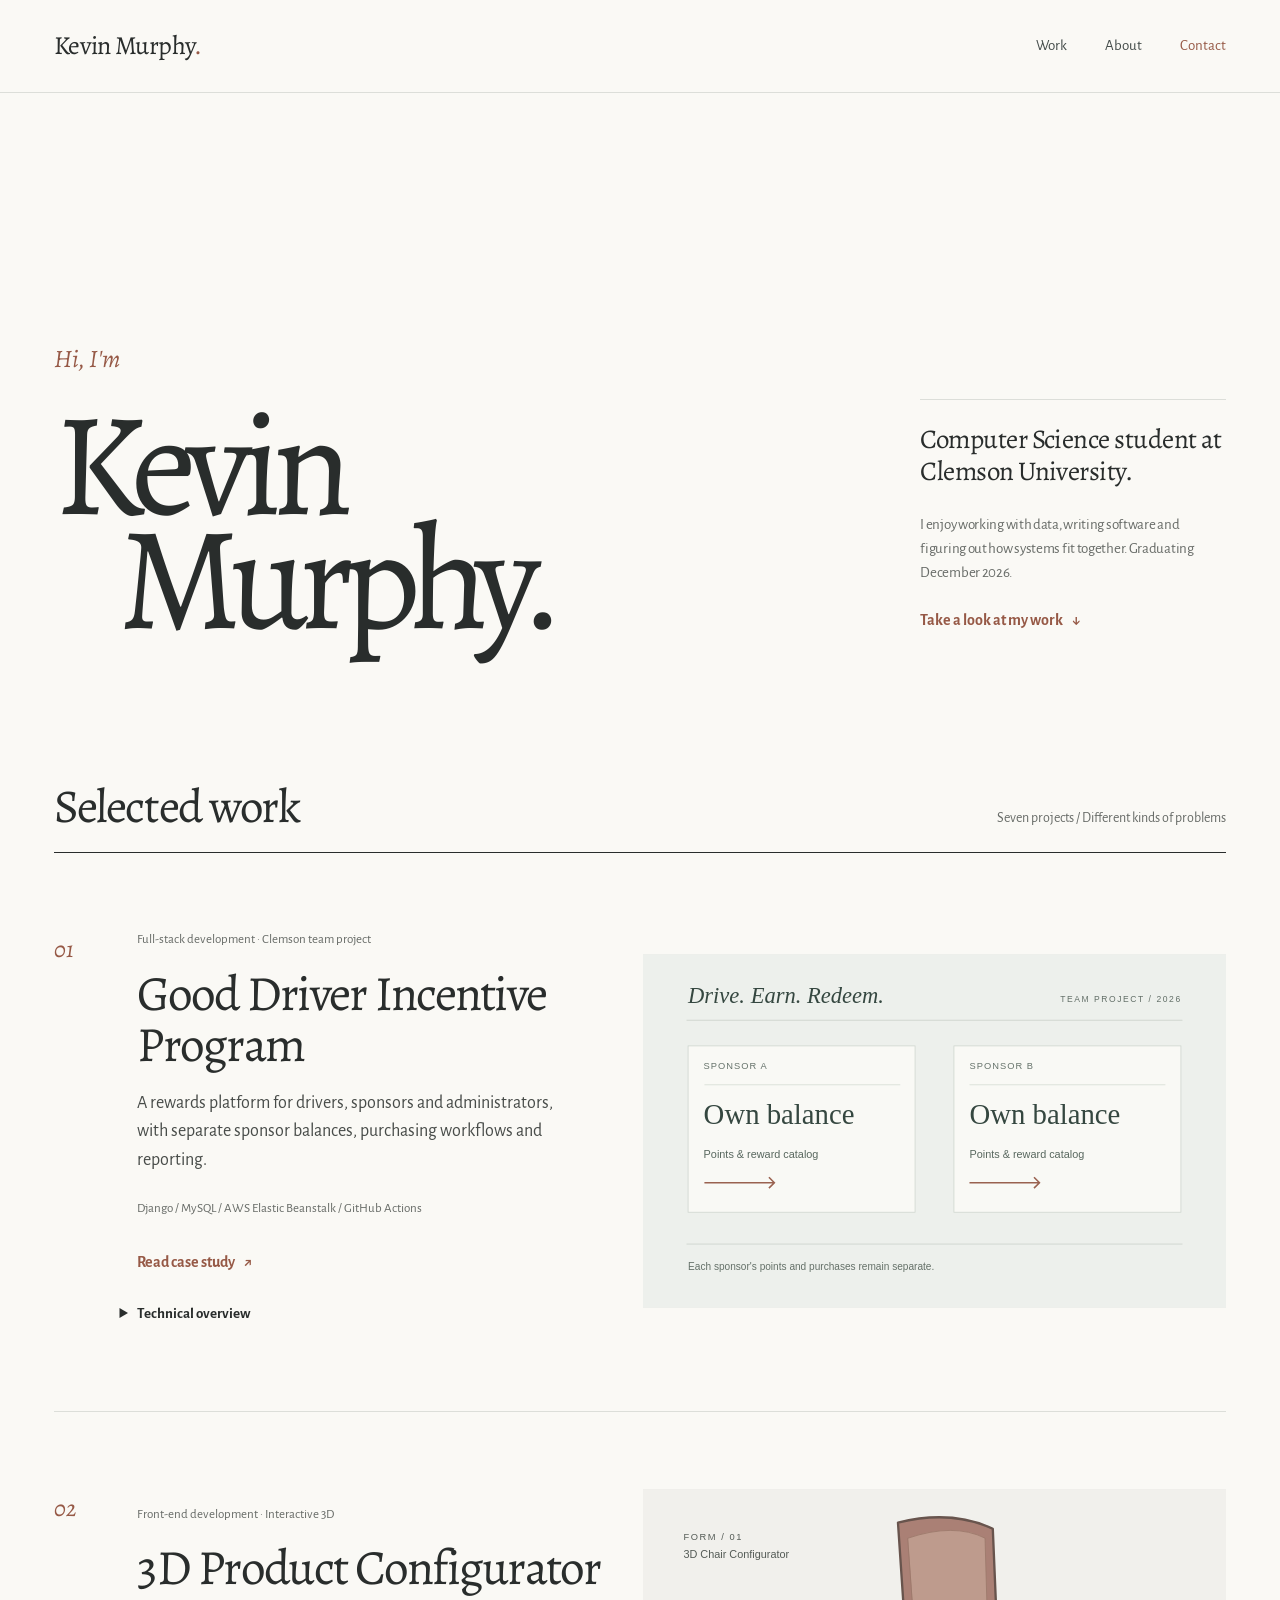
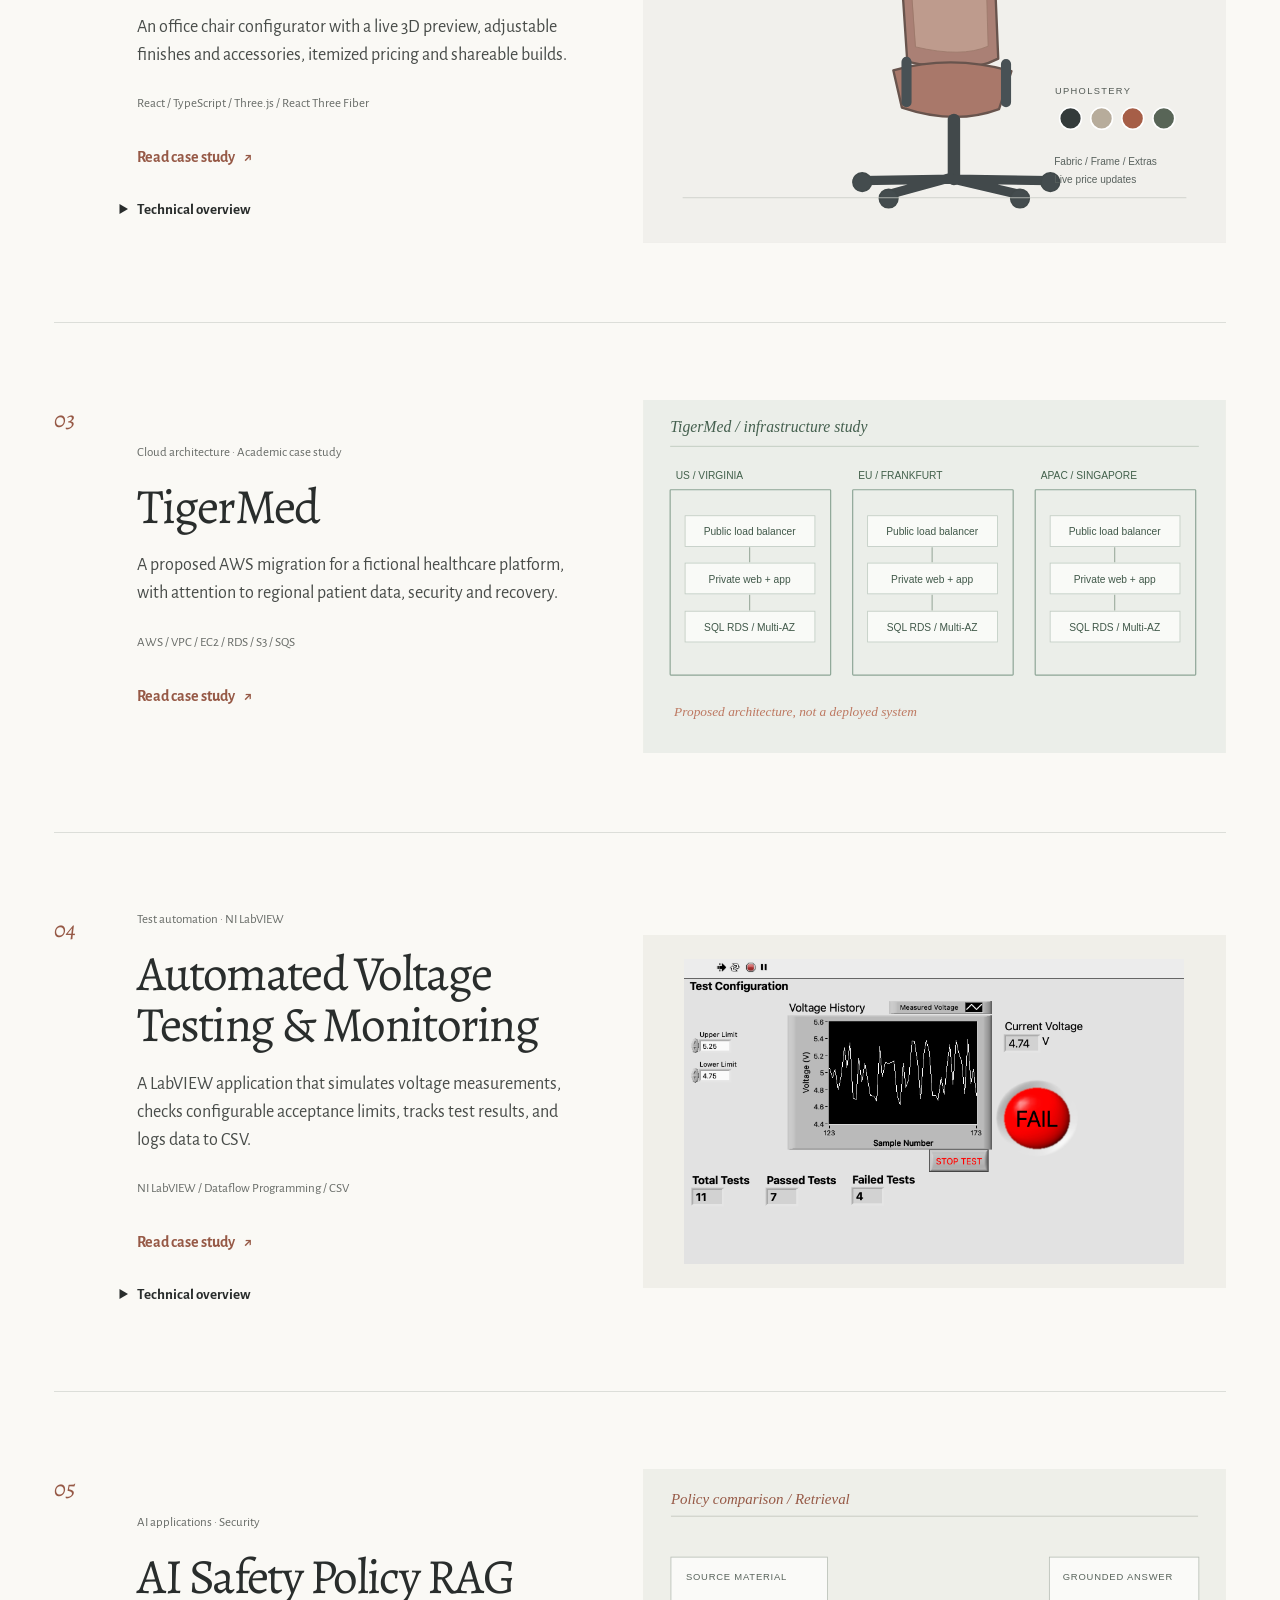
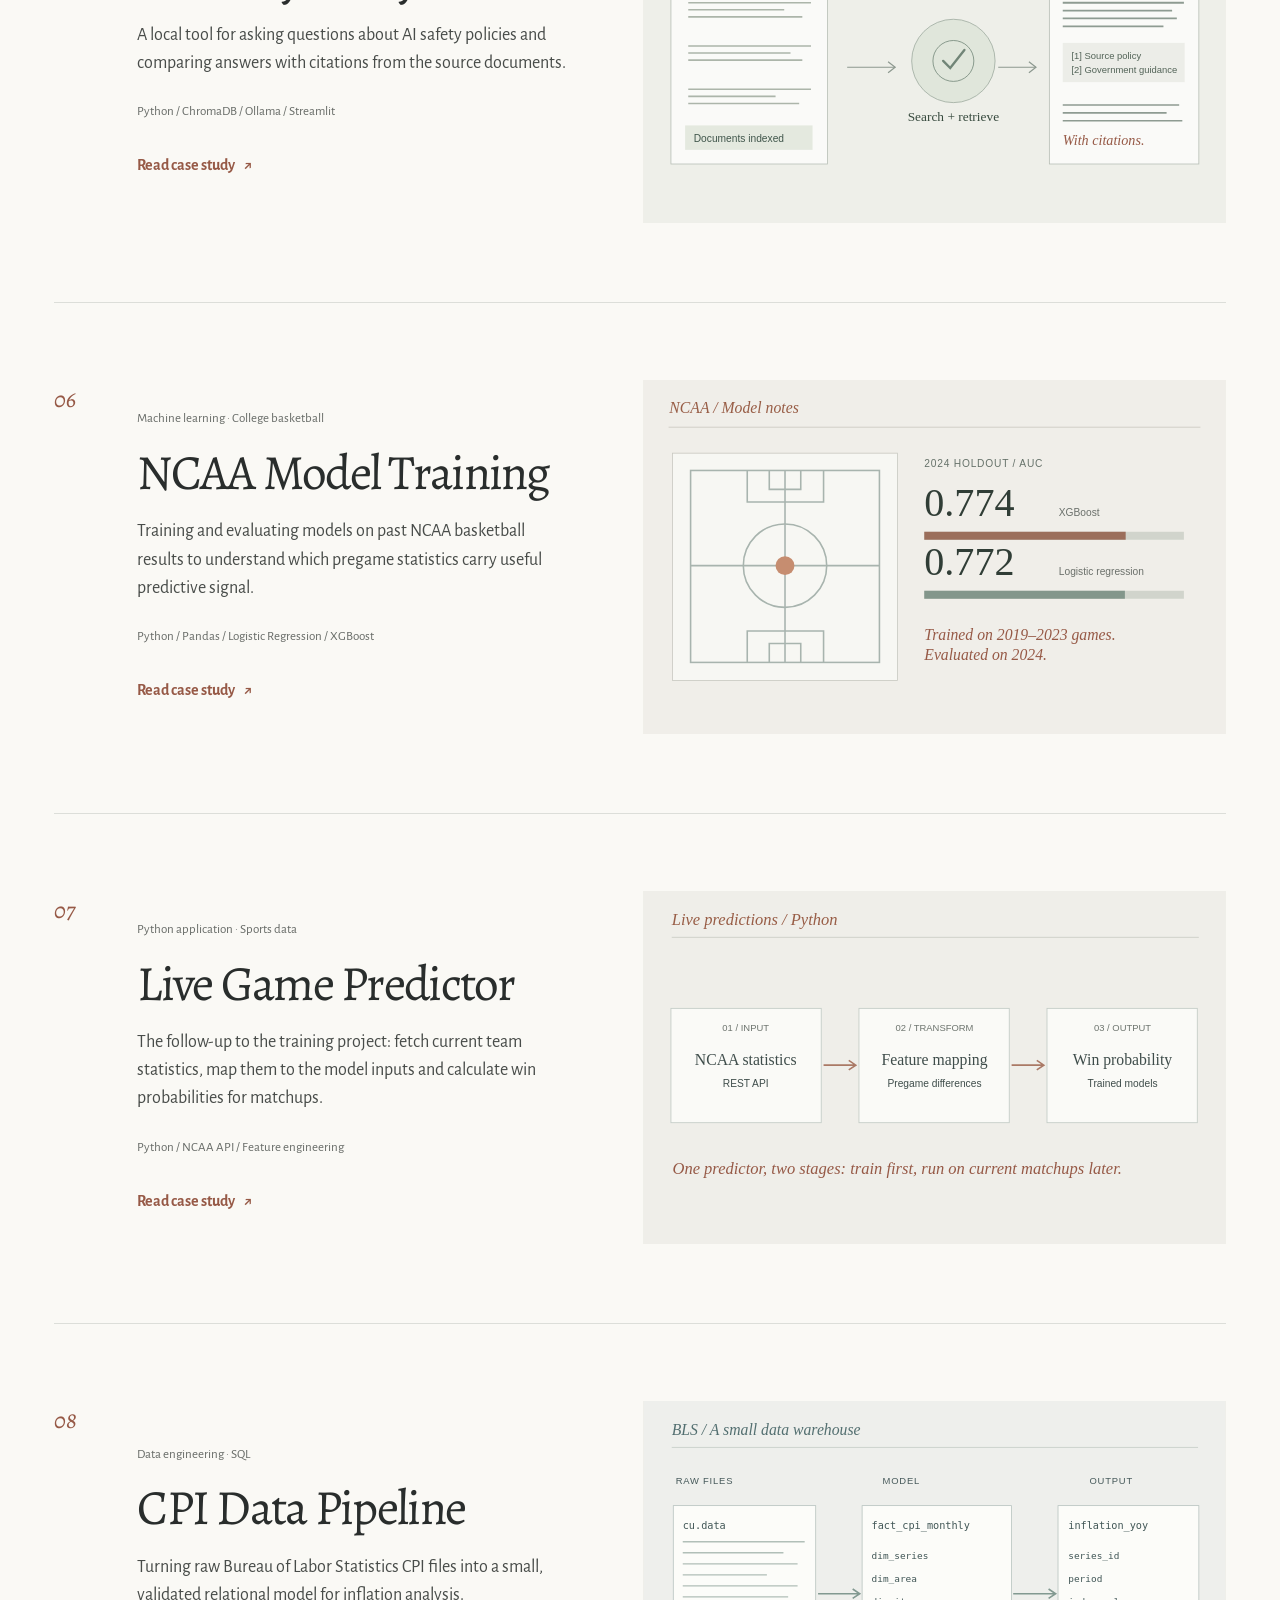
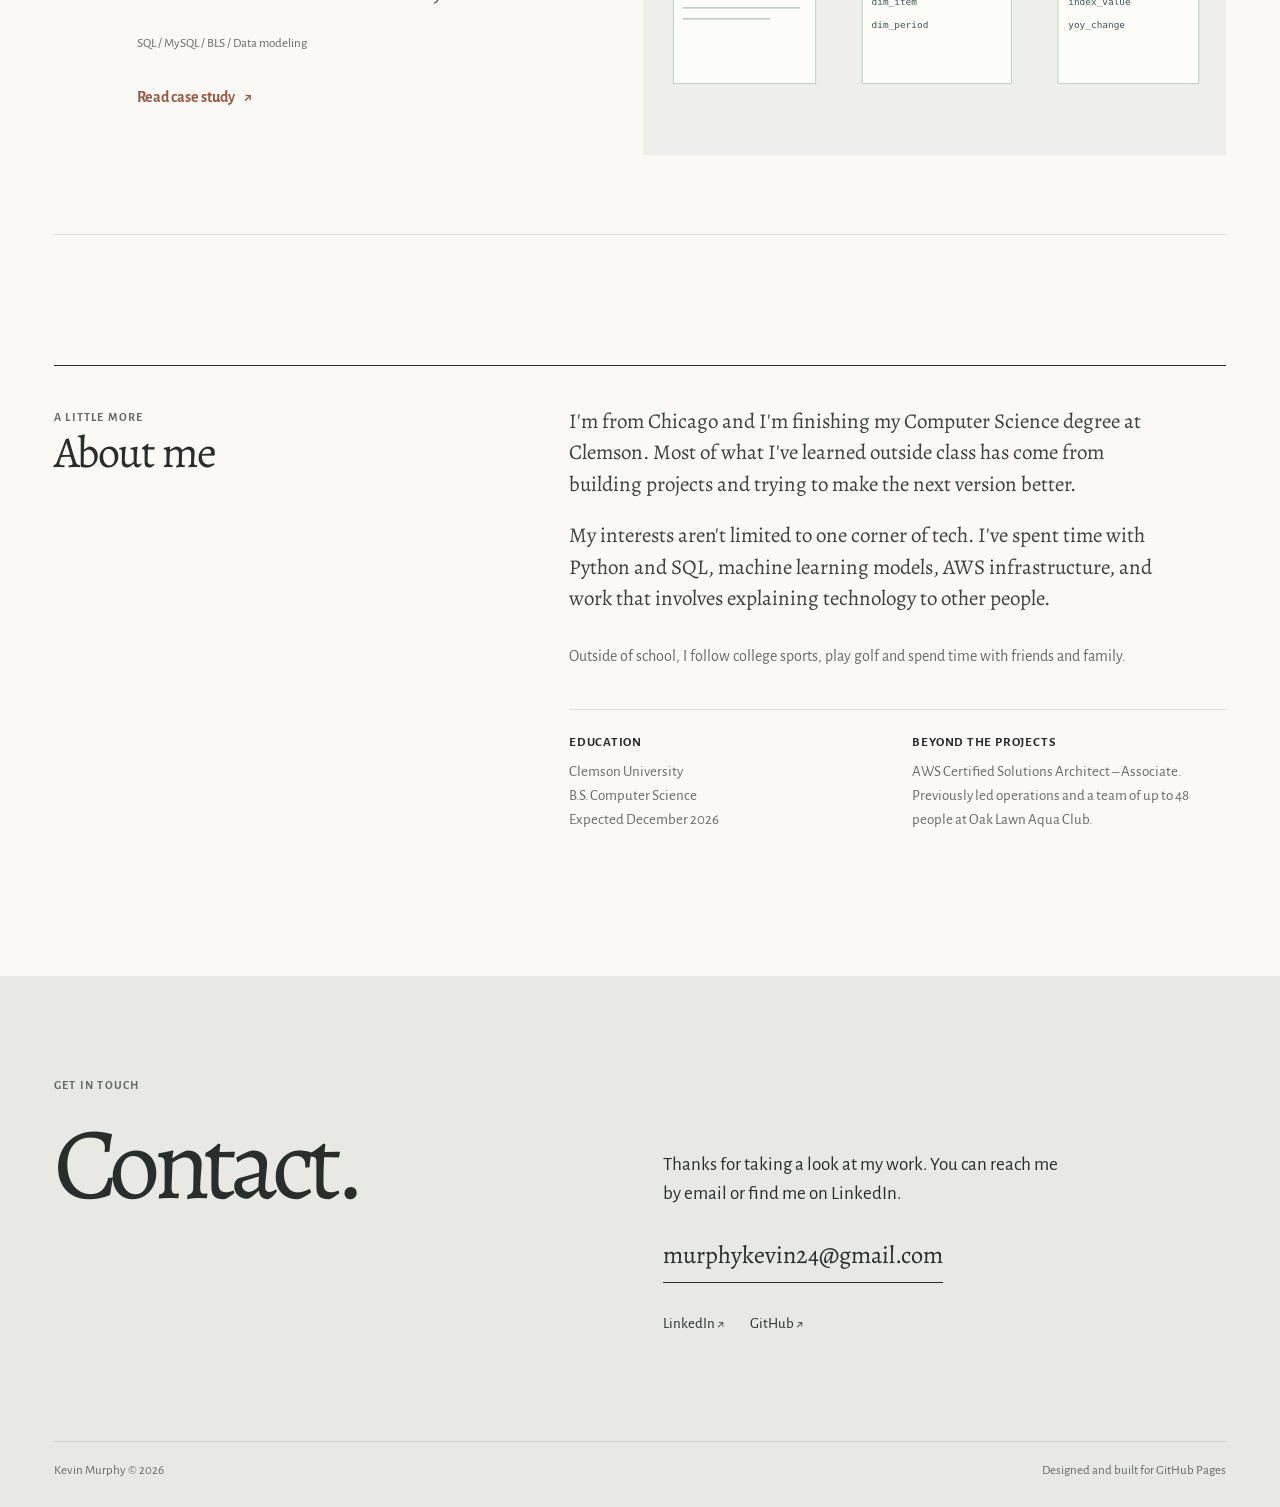
==== commit 28974edd: "update number tally and styles" ====
--- a/index.html
+++ b/index.html
@@ -158,7 +158,7 @@
         </article>
 
         <article class="project-row">
-          <span aria-hidden="true" class="project-index">03</span>
+          <span aria-hidden="true" class="project-index">04</span>
 
           <div class="project-description">
             <p class="category">Test automation · NI LabVIEW</p>
@@ -191,7 +191,7 @@
                 compares each measurement against configurable
                 limits, updates a live waveform chart, and tracks
                 passing and failing tests. Results are appended
-                to CSV for analysis in Apple Numbers.
+                to CSV for analysis.
               </p>
               <a href="projects/voltage-monitor.html">
                 See the full case study ↗
@@ -215,7 +215,7 @@
 
 
         <article class="project-row">
-          <span aria-hidden="true" class="project-index">04</span>
+          <span aria-hidden="true" class="project-index">05</span>
           <div class="project-description">
             <p class="category">AI applications · Security</p>
             <h3><a href="projects/rag.html">AI Safety Policy RAG</a></h3>
@@ -243,7 +243,7 @@
 
 
         <article class="project-row">
-          <span aria-hidden="true" class="project-index">05</span>
+          <span aria-hidden="true" class="project-index">06</span>
           <div class="project-description">
             <p class="category">Machine learning · College basketball</p>
             <h3><a href="projects/ncaa-training.html">NCAA Model Training</a></h3>
@@ -269,7 +269,7 @@
           </a>
         </article>
         <article class="project-row">
-          <span aria-hidden="true" class="project-index">06</span>
+          <span aria-hidden="true" class="project-index">07</span>
           <div class="project-description">
             <p class="category">Python application · Sports data</p>
             <h3><a href="projects/ncaa-predictor.html">Live Game Predictor</a></h3>
@@ -297,7 +297,7 @@
 
 
         <article class="project-row">
-          <span aria-hidden="true" class="project-index">07</span>
+          <span aria-hidden="true" class="project-index">08</span>
           <div class="project-description">
             <p class="category">Data engineering · SQL</p>
             <h3><a href="projects/cpi.html">CPI Data Pipeline</a></h3>
--- a/styles.css
+++ b/styles.css
@@ -177,3 +177,26 @@
 .demo-link:hover span {
     transform: translate(5px, -5px);
 }
+
+/* LabVIEW project */
+
+.labview-hero {
+    background: #f0f0ed;
+    padding: clamp(12px, 2.5vw, 32px);
+}
+
+.labview-hero img,
+.labview-evidence img {
+    width: 100%;
+    height: auto;
+    max-height: none;
+    object-fit: contain;
+}
+
+.labview-formula {
+    font-family: var(--font-sans);
+    font-size: clamp(21px, 2.2vw, 28px);
+    padding: 22px 0;
+    border-top: 1px solid var(--line);
+    border-bottom: 1px solid var(--line);
+}
